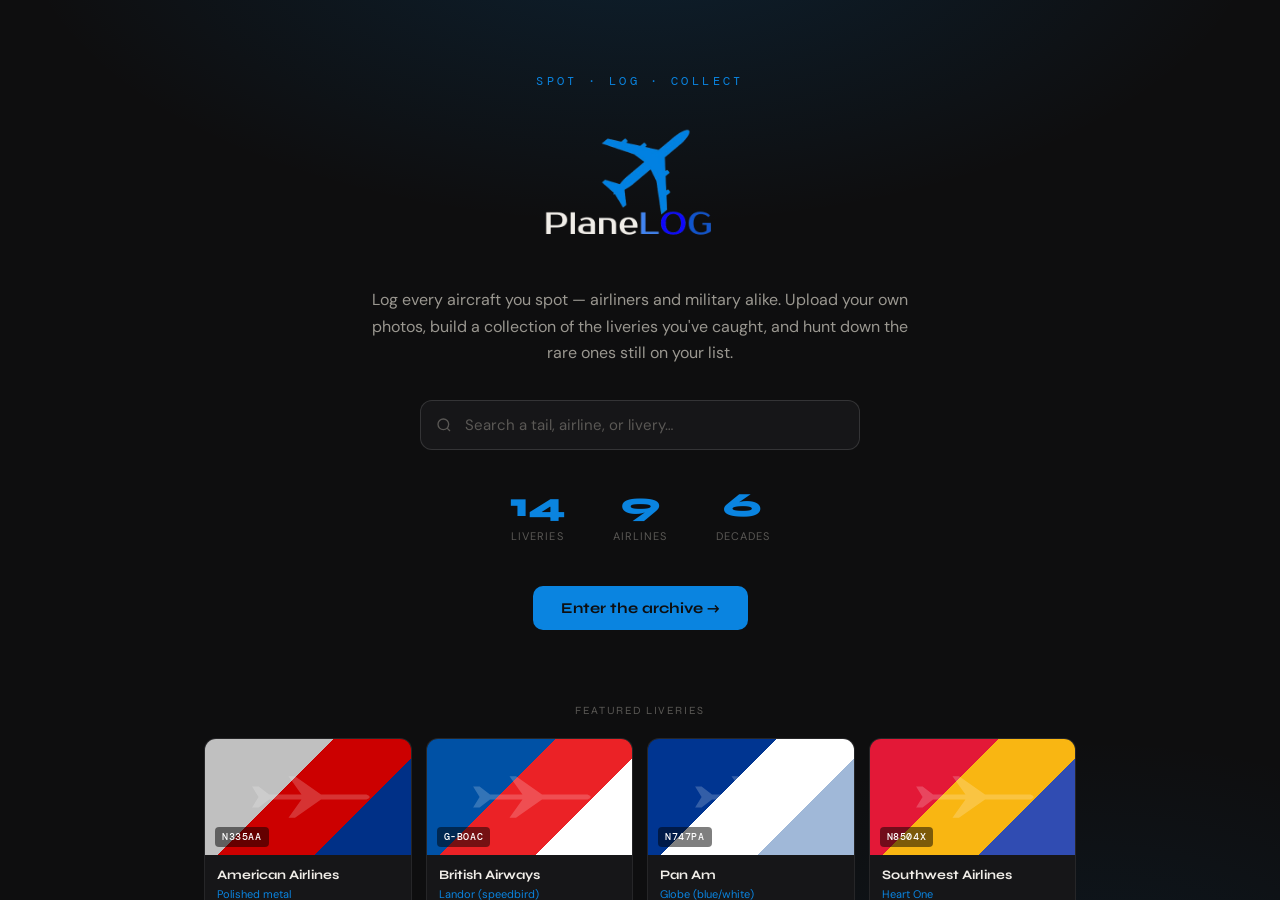
==== PlaneLOG/index.html @ 333aeaff "Rebrand LiveryArc to PlaneLOG with collection catalog and military - Rebrand to PlaneLOG: new logo, " ====
<!DOCTYPE html>
<html lang="en">
<head>
<meta charset="UTF-8">
<meta name="viewport" content="width=device-width, initial-scale=1.0">
<title>PlaneLOG — Spot · Log · Collect Aircraft</title>
<link rel="preconnect" href="https://fonts.googleapis.com">
<link rel="preconnect" href="https://fonts.gstatic.com" crossorigin>
<link href="https://fonts.googleapis.com/css2?family=DM+Mono:wght@400;500&family=Syne:wght@400;500;600;700;800&family=DM+Sans:ital,opsz,wght@0,9..40,300;0,9..40,400;0,9..40,500;1,9..40,300&display=swap" rel="stylesheet">
<style>
:root {
  --bg: #0e0e0f;
  --bg2: #161618;
  --bg3: #1e1e21;
  --border: rgba(255,255,255,0.07);
  --border2: rgba(255,255,255,0.13);
  --text: #f0ede8;
  --text2: #9a9790;
  --text3: #5a5855;
  --accent: #0a84e0;
  --accent2: #38a8f2;
  --mono: 'DM Mono', monospace;
  --sans: 'DM Sans', sans-serif;
  --display: 'Syne', sans-serif;
}

*, *::before, *::after { box-sizing: border-box; margin: 0; padding: 0; }

html { font-size: 15px; }

body {
  background: var(--bg);
  color: var(--text);
  font-family: var(--sans);
  min-height: 100vh;
  line-height: 1.6;
}

/* ── HOME / LANDING ── */
.home-screen {
  position: fixed;
  inset: 0;
  z-index: 50;
  background: var(--bg);
  overflow-y: auto;
  display: flex;
  flex-direction: column;
  align-items: center;
  opacity: 1;
  transition: opacity 0.35s ease;
}
.home-screen.hidden { opacity: 0; pointer-events: none; }
.home-bg {
  position: absolute;
  inset: 0;
  background:
    radial-gradient(ellipse 70% 50% at 50% -10%, rgba(10,132,224,0.16), transparent 70%),
    radial-gradient(ellipse 50% 40% at 85% 110%, rgba(10,132,224,0.08), transparent 70%);
  pointer-events: none;
}
.home-inner {
  position: relative;
  width: 100%;
  max-width: 920px;
  padding: 8vh 24px 64px;
  display: flex;
  flex-direction: column;
  align-items: center;
  text-align: center;
}
.home-eyebrow {
  font-family: var(--mono);
  font-size: 12px;
  letter-spacing: 0.28em;
  text-transform: uppercase;
  color: var(--accent);
  margin-bottom: 18px;
}
.home-wordmark {
  font-family: var(--display);
  font-weight: 800;
  font-size: clamp(48px, 9vw, 92px);
  letter-spacing: -0.04em;
  line-height: 1;
  color: var(--text);
}
.home-wordmark em { color: var(--accent); font-style: normal; }
.home-tagline {
  max-width: 540px;
  margin-top: 22px;
  font-size: 16px;
  line-height: 1.65;
  color: var(--text2);
}
.home-search {
  position: relative;
  width: 100%;
  max-width: 440px;
  margin-top: 34px;
}
.home-search input {
  width: 100%;
  background: var(--bg2);
  border: 1px solid var(--border2);
  border-radius: 12px;
  padding: 14px 16px 14px 44px;
  color: var(--text);
  font-family: var(--sans);
  font-size: 15px;
  outline: none;
  transition: border-color 0.15s;
}
.home-search input::placeholder { color: var(--text3); }
.home-search input:focus { border-color: var(--accent); }
.home-search svg { position: absolute; left: 16px; top: 50%; transform: translateY(-50%); color: var(--text3); }
.home-stats {
  display: flex;
  gap: 48px;
  margin-top: 38px;
}
.home-stat-n { font-family: var(--display); font-size: 34px; font-weight: 800; color: var(--accent); line-height: 1; }
.home-stat-l { font-size: 11px; letter-spacing: 0.1em; text-transform: uppercase; color: var(--text3); margin-top: 6px; }
.home-cta {
  margin-top: 40px;
  background: var(--accent);
  color: #0e0e0f;
  border: none;
  border-radius: 10px;
  padding: 13px 28px;
  font-family: var(--display);
  font-size: 15px;
  font-weight: 700;
  cursor: pointer;
  transition: background 0.15s, transform 0.1s;
}
.home-cta:hover { background: var(--accent2); }
.home-cta:active { transform: scale(0.98); }
.home-featured-label {
  font-family: var(--display);
  font-size: 11px;
  letter-spacing: 0.14em;
  text-transform: uppercase;
  color: var(--text3);
  margin-top: 72px;
  margin-bottom: 18px;
}
.home-featured {
  display: grid;
  grid-template-columns: repeat(4, 1fr);
  gap: 14px;
  width: 100%;
}
.home-card {
  background: var(--bg2);
  border: 1px solid var(--border);
  border-radius: 12px;
  overflow: hidden;
  cursor: pointer;
  transition: border-color 0.15s, transform 0.15s;
  text-align: left;
}
.home-card:hover { border-color: var(--border2); transform: translateY(-3px); }
.home-card .card-swatch { height: 116px; border-radius: 0; }
.home-card-body { padding: 10px 12px 12px; }
.home-card-airline { font-family: var(--display); font-size: 13px; font-weight: 700; color: var(--text); }
.home-card-livery { font-size: 11px; color: var(--accent); margin-top: 1px; }
@media (max-width: 720px) {
  .home-featured { grid-template-columns: repeat(2, 1fr); }
  .home-stats { gap: 32px; }
}

/* ── LAYOUT ── */
.shell {
  display: grid;
  grid-template-columns: 260px 1fr;
  grid-template-rows: 72px 1fr;
  height: 100vh;
  overflow: hidden;
}

/* ── NAV ── */
nav {
  grid-column: 1 / -1;
  display: flex;
  align-items: center;
  padding: 0 24px;
  border-bottom: 1px solid var(--border);
  background: var(--bg);
  gap: 32px;
  z-index: 10;
}

.wordmark {
  font-family: var(--display);
  font-size: 20px;
  font-weight: 800;
  letter-spacing: -0.03em;
  color: var(--text);
  white-space: nowrap;
  display: inline-flex;
  align-items: center;
  gap: 9px;
}
.wordmark em { color: var(--accent); font-style: normal; }
.brand-logo { height: 56px; width: auto; object-fit: contain; display: block; }
.home-logo { height: 150px; width: auto; object-fit: contain; margin: 6px 0 0; }

.nav-search {
  flex: 1;
  max-width: 360px;
  position: relative;
}
.nav-search input {
  width: 100%;
  background: var(--bg3);
  border: 1px solid var(--border2);
  border-radius: 8px;
  padding: 7px 12px 7px 34px;
  color: var(--text);
  font-family: var(--sans);
  font-size: 13px;
  outline: none;
  transition: border-color 0.15s;
}
.nav-search input::placeholder { color: var(--text3); }
.nav-search input:focus { border-color: var(--accent); }
.nav-search svg { position: absolute; left: 10px; top: 50%; transform: translateY(-50%); color: var(--text3); }

.nav-stats {
  margin-left: auto;
  display: flex;
  gap: 24px;
}
.nav-stat { text-align: right; }
.nav-stat-n { font-family: var(--display); font-size: 18px; font-weight: 700; color: var(--accent); line-height: 1; }
.nav-stat-l { font-size: 10px; color: var(--text3); letter-spacing: 0.08em; text-transform: uppercase; margin-top: 2px; }

.nav-btn {
  background: var(--accent);
  color: #0e0e0f;
  border: none;
  border-radius: 7px;
  padding: 7px 14px;
  font-family: var(--display);
  font-size: 13px;
  font-weight: 700;
  cursor: pointer;
  letter-spacing: 0.01em;
  transition: background 0.15s, transform 0.1s;
  white-space: nowrap;
  display: inline-flex;
  align-items: center;
  gap: 7px;
  text-decoration: none;
}
.nav-btn:hover { background: var(--accent2); }
.nav-btn:active { transform: scale(0.97); }
.nav-btn-ghost {
  background: var(--bg3);
  color: var(--text);
  border: 1px solid var(--border2);
}
.nav-btn-ghost:hover { background: var(--bg2); border-color: var(--accent); color: var(--accent); }
.nav-btn-logo { width: 16px; height: 16px; object-fit: contain; border-radius: 3px; }

/* ── SIDEBAR ── */
aside {
  border-right: 1px solid var(--border);
  background: var(--bg2);
  overflow-y: auto;
  padding: 20px 0;
}
aside::-webkit-scrollbar { width: 4px; }
aside::-webkit-scrollbar-thumb { background: var(--border2); border-radius: 2px; }

.sidebar-section { margin-bottom: 28px; }
.sidebar-label {
  font-size: 10px;
  font-weight: 600;
  letter-spacing: 0.1em;
  text-transform: uppercase;
  color: var(--text3);
  padding: 0 20px;
  margin-bottom: 8px;
  font-family: var(--display);
}

.filter-group { padding: 0 12px; }
.filter-chip {
  display: flex;
  align-items: center;
  justify-content: space-between;
  padding: 6px 10px;
  border-radius: 7px;
  cursor: pointer;
  font-size: 13px;
  color: var(--text2);
  transition: background 0.12s, color 0.12s;
  user-select: none;
}
.filter-chip:hover { background: var(--bg3); color: var(--text); }
.filter-chip.active { background: rgba(10,132,224,0.12); color: var(--accent); }
.filter-chip .count {
  font-family: var(--mono);
  font-size: 11px;
  color: var(--text3);
}
.filter-chip.active .count { color: var(--accent); opacity: 0.7; }

.era-chips { display: flex; flex-wrap: wrap; gap: 6px; padding: 0 12px; }
.era-chip {
  font-family: var(--mono);
  font-size: 11px;
  padding: 4px 9px;
  border-radius: 5px;
  border: 1px solid var(--border2);
  cursor: pointer;
  color: var(--text3);
  transition: all 0.12s;
  user-select: none;
}
.era-chip:hover { border-color: var(--accent); color: var(--accent); }
.era-chip.active { background: var(--accent); border-color: var(--accent); color: #0e0e0f; font-weight: 500; }

.tag-cloud { display: flex; flex-wrap: wrap; gap: 5px; padding: 0 12px; }
.tag-pill {
  font-size: 11px;
  padding: 3px 9px;
  border-radius: 100px;
  border: 1px solid var(--border);
  cursor: pointer;
  color: var(--text3);
  transition: all 0.12s;
  user-select: none;
}
.tag-pill:hover { border-color: var(--text2); color: var(--text2); }
.tag-pill.active { border-color: var(--accent); color: var(--accent); background: rgba(10,132,224,0.1); }

/* ── MAIN ── */
main {
  overflow-y: auto;
  background: var(--bg);
}
main::-webkit-scrollbar { width: 4px; }
main::-webkit-scrollbar-thumb { background: var(--border2); border-radius: 2px; }

.main-toolbar {
  display: flex;
  align-items: center;
  justify-content: space-between;
  padding: 16px 24px;
  border-bottom: 1px solid var(--border);
  position: sticky;
  top: 0;
  background: var(--bg);
  z-index: 5;
}

.result-count { font-size: 13px; color: var(--text3); font-family: var(--mono); }
.result-count strong { color: var(--text2); }

.sort-row { display: flex; align-items: center; gap: 8px; }
.sort-label { font-size: 12px; color: var(--text3); }
.sort-btn {
  background: none;
  border: 1px solid var(--border2);
  border-radius: 6px;
  padding: 4px 10px;
  font-size: 12px;
  color: var(--text2);
  cursor: pointer;
  font-family: var(--sans);
  transition: all 0.12s;
}
.sort-btn:hover, .sort-btn.active { border-color: var(--accent); color: var(--accent); }

.view-btns { display: flex; gap: 4px; margin-left: 12px; }
.view-btn {
  background: none;
  border: 1px solid var(--border);
  border-radius: 6px;
  padding: 4px 8px;
  cursor: pointer;
  color: var(--text3);
  line-height: 1;
  transition: all 0.12s;
}
.view-btn.active, .view-btn:hover { border-color: var(--border2); color: var(--text2); background: var(--bg3); }

/* ── GRID ── */
.livery-grid {
  display: grid;
  grid-template-columns: repeat(auto-fill, minmax(220px, 1fr));
  gap: 1px;
  background: var(--border);
  border-top: none;
}
.livery-grid.list-view {
  grid-template-columns: 1fr;
}

.livery-card {
  background: var(--bg);
  cursor: pointer;
  transition: background 0.12s;
  position: relative;
  overflow: hidden;
}
.livery-card:hover { background: var(--bg2); }
.livery-card.selected { background: var(--bg2); }
.livery-card.selected::after {
  content: '';
  position: absolute;
  left: 0; top: 0; bottom: 0;
  width: 3px;
  background: var(--accent);
}

.card-swatch {
  height: 156px;
  position: relative;
  overflow: hidden;
}
.swatch-plane {
  position: absolute;
  inset: 0;
  display: flex;
  align-items: center;
  justify-content: center;
}
.swatch-plane svg {
  width: 70%;
  max-width: 130px;
  opacity: 0.2;
  filter: saturate(0) brightness(3);
}
.swatch-tail {
  position: absolute;
  bottom: 8px;
  left: 10px;
  font-family: var(--mono);
  font-size: 10px;
  font-weight: 500;
  background: rgba(0,0,0,0.5);
  color: #fff;
  padding: 2px 7px;
  border-radius: 4px;
  letter-spacing: 0.06em;
}
.swatch-era {
  position: absolute;
  bottom: 8px;
  right: 10px;
  font-family: var(--mono);
  font-size: 10px;
  color: rgba(255,255,255,0.6);
}

.card-body { padding: 12px 14px 14px; }
.card-airline { font-family: var(--display); font-size: 14px; font-weight: 700; color: var(--text); }
.card-livery { font-size: 12px; color: var(--accent); margin-top: 1px; }
.card-type { font-size: 12px; color: var(--text3); margin-top: 2px; font-family: var(--mono); }
.card-tags { display: flex; flex-wrap: wrap; gap: 4px; margin-top: 8px; }
.card-tag {
  font-size: 10px;
  padding: 2px 7px;
  border-radius: 100px;
  border: 1px solid var(--border2);
  color: var(--text3);
  font-family: var(--mono);
}

/* list view */
.list-view .livery-card {
  display: grid;
  grid-template-columns: 180px 1fr;
}
.list-view .card-swatch { height: 104px; }
.list-view .card-body { display: flex; align-items: center; gap: 32px; padding: 0 20px; }
.list-view .card-tags { margin-top: 0; }

/* ── DETAIL PANEL ── */
.detail-overlay {
  display: none;
  position: fixed;
  inset: 0;
  z-index: 100;
  background: rgba(0,0,0,0.6);
  align-items: center;
  justify-content: center;
  padding: 24px;
}
.detail-overlay.open { display: flex; }

.detail-box {
  background: var(--bg2);
  border: 1px solid var(--border2);
  border-radius: 16px;
  width: 100%;
  max-width: 620px;
  max-height: 90vh;
  overflow-y: auto;
  animation: slideUp 0.2s ease;
}
@keyframes slideUp {
  from { transform: translateY(16px); opacity: 0; }
  to { transform: translateY(0); opacity: 1; }
}
.detail-box::-webkit-scrollbar { width: 4px; }
.detail-box::-webkit-scrollbar-thumb { background: var(--border2); }

.detail-swatch-full {
  height: 210px;
  border-radius: 16px 16px 0 0;
  position: relative;
  overflow: hidden;
}
.detail-swatch-full .swatch-plane svg {
  width: 50%;
  max-width: 200px;
  opacity: 0.25;
}
.detail-close {
  position: absolute;
  top: 14px; right: 14px;
  background: rgba(0,0,0,0.4);
  border: 1px solid rgba(255,255,255,0.1);
  border-radius: 50%;
  width: 32px; height: 32px;
  display: flex; align-items: center; justify-content: center;
  cursor: pointer;
  color: #fff;
  font-size: 18px;
  line-height: 1;
  transition: background 0.12s;
}
.detail-close:hover { background: rgba(0,0,0,0.7); }

.detail-content { padding: 24px; }
.detail-title { font-family: var(--display); font-size: 22px; font-weight: 800; letter-spacing: -0.02em; }
.detail-sub { font-size: 13px; color: var(--text2); margin-top: 4px; }
.detail-tail { font-family: var(--mono); font-size: 13px; color: var(--accent); margin-top: 4px; }

.detail-fields {
  display: grid;
  grid-template-columns: 1fr 1fr;
  gap: 14px;
  margin-top: 20px;
}
.df { background: var(--bg3); border-radius: 10px; padding: 12px 14px; }
.df label { font-size: 10px; text-transform: uppercase; letter-spacing: 0.1em; color: var(--text3); font-family: var(--display); font-weight: 600; display: block; margin-bottom: 6px; }
.df p { font-size: 13px; color: var(--text); line-height: 1.5; }
.df.full { grid-column: 1 / -1; }
.df.colors p { display: flex; flex-wrap: wrap; gap: 8px; align-items: center; }
.color-swatch-sm {
  display: flex; align-items: center; gap: 6px;
}
.color-dot { width: 18px; height: 18px; border-radius: 5px; border: 1px solid rgba(255,255,255,0.1); flex-shrink: 0; }
.color-hex { font-family: var(--mono); font-size: 11px; color: var(--text3); }

/* ── SPOTTER LOG ── */
.spotter-section { margin-top: 20px; }
.spotter-section h3 {
  font-family: var(--display);
  font-size: 13px;
  font-weight: 700;
  color: var(--text2);
  text-transform: uppercase;
  letter-spacing: 0.08em;
  margin-bottom: 12px;
}
.log-add {
  display: flex;
  gap: 8px;
  margin-bottom: 12px;
}
.log-add input {
  flex: 1;
  background: var(--bg3);
  border: 1px solid var(--border2);
  border-radius: 8px;
  padding: 8px 12px;
  color: var(--text);
  font-family: var(--sans);
  font-size: 13px;
  outline: none;
  transition: border-color 0.15s;
}
.log-add input::placeholder { color: var(--text3); }
.log-add input:focus { border-color: var(--accent); }
.log-add button {
  background: var(--accent);
  color: #0e0e0f;
  border: none;
  border-radius: 8px;
  padding: 8px 14px;
  font-size: 13px;
  font-weight: 600;
  font-family: var(--display);
  cursor: pointer;
  white-space: nowrap;
  transition: background 0.12s;
}
.log-add button:hover { background: var(--accent2); }

.log-entries { display: flex; flex-direction: column; gap: 6px; }
.log-entry {
  display: flex;
  align-items: center;
  justify-content: space-between;
  background: var(--bg3);
  border-radius: 7px;
  padding: 8px 12px;
  font-size: 12px;
}
.log-entry-loc { color: var(--text); font-family: var(--mono); }
.log-entry-date { color: var(--text3); }
.log-entry-rm {
  background: none;
  border: none;
  color: var(--text3);
  cursor: pointer;
  font-size: 15px;
  line-height: 1;
  padding: 0 2px;
  margin-left: 8px;
  transition: color 0.12s;
}
.log-entry-rm:hover { color: #e05858; }
.log-empty { font-size: 12px; color: var(--text3); text-align: center; padding: 16px; font-style: italic; }

/* ── SUBMIT MODAL ── */
.submit-overlay {
  display: none;
  position: fixed;
  inset: 0;
  z-index: 200;
  background: rgba(0,0,0,0.7);
  align-items: center;
  justify-content: center;
  padding: 24px;
}
.submit-overlay.open { display: flex; }
.submit-box {
  background: var(--bg2);
  border: 1px solid var(--border2);
  border-radius: 16px;
  width: 100%;
  max-width: 500px;
  padding: 28px;
  animation: slideUp 0.2s ease;
}
.submit-box h2 { font-family: var(--display); font-size: 20px; font-weight: 800; margin-bottom: 4px; }
.submit-box p { font-size: 13px; color: var(--text3); margin-bottom: 20px; }
.form-row { margin-bottom: 14px; }
.form-row label { display: block; font-size: 11px; text-transform: uppercase; letter-spacing: 0.08em; color: var(--text3); font-family: var(--display); font-weight: 600; margin-bottom: 6px; }
.form-row input, .form-row select, .form-row textarea {
  width: 100%;
  background: var(--bg3);
  border: 1px solid var(--border2);
  border-radius: 8px;
  padding: 9px 12px;
  color: var(--text);
  font-family: var(--sans);
  font-size: 13px;
  outline: none;
  transition: border-color 0.15s;
}
.form-row input::placeholder, .form-row textarea::placeholder { color: var(--text3); }
.form-row input:focus, .form-row select:focus, .form-row textarea:focus { border-color: var(--accent); }
.form-row select option { background: var(--bg3); }
.form-row textarea { height: 80px; resize: vertical; }
.form-grid { display: grid; grid-template-columns: 1fr 1fr; gap: 12px; }
.form-actions { display: flex; justify-content: flex-end; gap: 10px; margin-top: 20px; }
.btn-cancel {
  background: none;
  border: 1px solid var(--border2);
  border-radius: 8px;
  padding: 9px 18px;
  font-size: 13px;
  color: var(--text2);
  cursor: pointer;
  font-family: var(--sans);
  transition: all 0.12s;
}
.btn-cancel:hover { border-color: var(--text2); }
.btn-submit {
  background: var(--accent);
  border: none;
  border-radius: 8px;
  padding: 9px 20px;
  font-size: 13px;
  font-weight: 700;
  font-family: var(--display);
  color: #0e0e0f;
  cursor: pointer;
  transition: background 0.12s;
}
.btn-submit:hover { background: var(--accent2); }

/* ── EMPTY ── */
.empty-state {
  display: flex;
  flex-direction: column;
  align-items: center;
  justify-content: center;
  padding: 80px 24px;
  text-align: center;
  color: var(--text3);
  gap: 8px;
}
.empty-state svg { opacity: 0.3; margin-bottom: 8px; }
.empty-state h3 { font-family: var(--display); font-size: 16px; color: var(--text2); }
.empty-state p { font-size: 13px; }

/* ── PHOTOS ── */
.swatch-photo {
  position: absolute;
  inset: 0;
  width: 100%;
  height: 100%;
  object-fit: cover;
  opacity: 0;
  transition: opacity 0.4s ease;
  z-index: 1;
}
.swatch-photo.loaded { opacity: 1; }
.card-swatch .swatch-tail,
.card-swatch .swatch-era,
.detail-swatch-full .detail-close { z-index: 3; }
.photo-credit {
  position: absolute;
  bottom: 8px;
  left: 12px;
  z-index: 3;
  font-family: var(--mono);
  font-size: 10px;
  color: rgba(255,255,255,0.78);
  background: rgba(0,0,0,0.55);
  padding: 3px 8px;
  border-radius: 5px;
  text-decoration: none;
}
.photo-credit:hover { color: #fff; }

/* ── DETAIL ACTIONS ── */
.detail-actions { display: flex; gap: 8px; margin-top: 18px; }
.detail-action-btn {
  flex: 1;
  border-radius: 8px;
  padding: 9px 14px;
  font-size: 13px;
  font-weight: 600;
  font-family: var(--display);
  cursor: pointer;
  transition: all 0.12s;
  border: 1px solid var(--border2);
  background: var(--bg3);
  color: var(--text2);
}
.detail-action-btn:hover { border-color: var(--text2); color: var(--text); }
.detail-action-btn.danger:hover { border-color: #e05858; color: #e05858; background: rgba(224,88,88,0.08); }
.detail-action-btn.collect-btn.on { background: var(--accent); border-color: var(--accent); color: #0e0e0f; }
.detail-action-btn.collect-btn.on:hover { background: var(--accent2); color: #0e0e0f; }

/* ── COLLECT STAR ── */
.collect-star {
  position: absolute;
  top: 8px; right: 10px;
  z-index: 3;
  width: 28px; height: 28px;
  padding: 0;
  border-radius: 50%;
  border: 1px solid rgba(255,255,255,0.18);
  background: rgba(0,0,0,0.5);
  color: rgba(255,255,255,0.7);
  font-size: 15px;
  line-height: 1;
  cursor: pointer;
  display: flex; align-items: center; justify-content: center;
  transition: all 0.12s;
}
.collect-star:hover { color: #fff; border-color: var(--accent); transform: scale(1.08); }
.collect-star.on { background: var(--accent); border-color: var(--accent); color: #0e0e0f; }

/* ── COLOR INPUTS ── */
.color-inputs { display: flex; gap: 10px; }
.color-inputs input[type="color"] {
  width: 52px;
  height: 38px;
  padding: 2px;
  border: 1px solid var(--border2);
  border-radius: 8px;
  background: var(--bg3);
  cursor: pointer;
}

/* ── PHOTO UPLOAD ── */
.photo-upload { display: flex; align-items: center; gap: 12px; }
.photo-preview {
  width: 104px;
  height: 64px;
  object-fit: cover;
  border-radius: 8px;
  border: 1px solid var(--border2);
  background: var(--bg3);
}
.photo-upload-btn {
  display: inline-block;
  background: var(--bg3);
  border: 1px solid var(--border2);
  border-radius: 8px;
  padding: 9px 14px;
  font-size: 13px;
  color: var(--text2);
  cursor: pointer;
  font-family: var(--sans);
  transition: all 0.12s;
}
.photo-upload-btn:hover { border-color: var(--accent); color: var(--accent); }
.photo-clear {
  background: none;
  border: 1px solid var(--border2);
  border-radius: 8px;
  padding: 9px 12px;
  font-size: 13px;
  color: var(--text3);
  cursor: pointer;
  font-family: var(--sans);
  transition: all 0.12s;
}
.photo-clear:hover { border-color: #e05858; color: #e05858; }
.photo-hint { font-size: 11px; color: var(--text3); margin-top: 8px; }

/* ── SCROLLBAR ── */
::-webkit-scrollbar { width: 5px; }
::-webkit-scrollbar-track { background: transparent; }
::-webkit-scrollbar-thumb { background: var(--border2); border-radius: 3px; }
</style>
</head>
<body>

<!-- HOME / LANDING -->
<div class="home-screen" id="home">
  <div class="home-bg"></div>
  <div class="home-inner">
    <div class="home-eyebrow">Spot · Log · Collect</div>
    <img class="home-logo" src="logo.png" alt="PlaneLOG" onerror="this.nextElementSibling.style.display='block'; this.style.display='none'">
    <h1 class="home-wordmark" style="display:none">Plane<em>LOG</em></h1>
    <p class="home-tagline">Log every aircraft you spot — airliners and military alike. Upload your own photos, build a collection of the liveries you've caught, and hunt down the rare ones still on your list.</p>
    <div class="home-search">
      <svg width="16" height="16" fill="none" stroke="currentColor" stroke-width="2" viewBox="0 0 24 24"><circle cx="11" cy="11" r="8"/><path d="m21 21-4.35-4.35"/></svg>
      <input type="text" id="homeSearch" placeholder="Search a tail, airline, or livery…" onkeydown="if(event.key==='Enter')enterArchive(this.value)">
    </div>
    <div class="home-stats">
      <div class="home-stat"><div class="home-stat-n" id="homeStatLiveries">8</div><div class="home-stat-l">liveries</div></div>
      <div class="home-stat"><div class="home-stat-n" id="homeStatAirlines">6</div><div class="home-stat-l">airlines</div></div>
      <div class="home-stat"><div class="home-stat-n" id="homeStatDecades">6</div><div class="home-stat-l">decades</div></div>
    </div>
    <button class="home-cta" onclick="enterArchive()">Enter the archive →</button>
    <div class="home-featured-label">Featured liveries</div>
    <div class="home-featured" id="homeFeatured"></div>
  </div>
</div>

<div class="shell">

  <!-- NAV -->
  <nav>
    <div class="wordmark" onclick="goHome()" style="cursor:pointer" title="Back to home"><img class="brand-logo" src="logo.png" alt="PlaneLOG" onerror="this.outerHTML='Plane<em>LOG</em>'"></div>
    <div class="nav-search">
      <svg width="14" height="14" fill="none" stroke="currentColor" stroke-width="2" viewBox="0 0 24 24"><circle cx="11" cy="11" r="8"/><path d="m21 21-4.35-4.35"/></svg>
      <input type="text" id="globalSearch" placeholder="Search tail, airline, livery name…" oninput="applyFilters()">
    </div>
    <div class="nav-stats">
      <div class="nav-stat">
        <div class="nav-stat-n" id="statLiveries">8</div>
        <div class="nav-stat-l">liveries</div>
      </div>
      <div class="nav-stat">
        <div class="nav-stat-n" id="statAirlines">6</div>
        <div class="nav-stat-l">airlines</div>
      </div>
      <div class="nav-stat">
        <div class="nav-stat-n" id="statDecades">6</div>
        <div class="nav-stat-l">decades</div>
      </div>
    </div>
    <a class="nav-btn nav-btn-ghost" href="Collection.html" title="Liveries you've collected">Collection</a>
    <a class="nav-btn nav-btn-ghost" href="YourLiveries.html" title="Liveries you've submitted">Your liveries</a>
    <button class="nav-btn" onclick="openSubmit()">+ Submit livery</button>
  </nav>

  <!-- SIDEBAR -->
  <aside>
    <div class="sidebar-section">
      <div class="sidebar-label">Airline</div>
      <div class="filter-group" id="airlineFilters"></div>
    </div>
    <div class="sidebar-section">
      <div class="sidebar-label">Aircraft type</div>
      <div class="filter-group" id="typeFilters"></div>
    </div>
    <div class="sidebar-section">
      <div class="sidebar-label">Era</div>
      <div class="era-chips" id="eraFilters"></div>
    </div>
    <div class="sidebar-section">
      <div class="sidebar-label">Tags</div>
      <div class="tag-cloud" id="tagFilters"></div>
    </div>
  </aside>

  <!-- MAIN -->
  <main>
    <div class="main-toolbar">
      <div class="result-count" id="resultCount"><strong>8</strong> liveries</div>
      <div class="sort-row">
        <span class="sort-label">Sort:</span>
        <button class="sort-btn active" onclick="setSort('airline',this)">Airline</button>
        <button class="sort-btn" onclick="setSort('era',this)">Era</button>
        <button class="sort-btn" onclick="setSort('type',this)">Aircraft</button>
        <div class="view-btns">
          <button class="view-btn active" title="Grid view" onclick="setView('grid',this)">
            <svg width="14" height="14" fill="none" stroke="currentColor" stroke-width="2" viewBox="0 0 24 24"><rect x="3" y="3" width="7" height="7"/><rect x="14" y="3" width="7" height="7"/><rect x="3" y="14" width="7" height="7"/><rect x="14" y="14" width="7" height="7"/></svg>
          </button>
          <button class="view-btn" title="List view" onclick="setView('list',this)">
            <svg width="14" height="14" fill="none" stroke="currentColor" stroke-width="2" viewBox="0 0 24 24"><line x1="3" y1="6" x2="21" y2="6"/><line x1="3" y1="12" x2="21" y2="12"/><line x1="3" y1="18" x2="21" y2="18"/></svg>
          </button>
        </div>
      </div>
    </div>
    <div class="livery-grid" id="liveryGrid"></div>
  </main>
</div>

<!-- DETAIL OVERLAY -->
<div class="detail-overlay" id="detailOverlay" onclick="closeDetail(event)">
  <div class="detail-box" id="detailBox"></div>
</div>

<!-- SUBMIT OVERLAY -->
<div class="submit-overlay" id="submitOverlay" onclick="closeSubmit(event)">
  <div class="submit-box">
    <h2 id="submitTitle">Submit a livery</h2>
    <p id="submitDesc">Add a livery to the archive. Community submissions are reviewed before publishing.</p>
    <div class="form-grid">
      <div class="form-row">
        <label>Tail number</label>
        <input type="text" placeholder="N12345 / G-ABCD" id="sub-tail">
      </div>
      <div class="form-row">
        <label>Livery name</label>
        <input type="text" placeholder="e.g. Polished metal" id="sub-livery">
      </div>
    </div>
    <div class="form-row">
      <label>Airline</label>
      <input type="text" placeholder="e.g. United Airlines" id="sub-airline">
    </div>
    <div class="form-grid">
      <div class="form-row">
        <label>Aircraft type</label>
        <input type="text" placeholder="e.g. Boeing 737" id="sub-type">
      </div>
      <div class="form-row">
        <label>Era</label>
        <select id="sub-era">
          <option value="">Select era</option>
          <option>1950s</option><option>1960s</option><option>1970s</option>
          <option>1980s</option><option>1990s</option><option>2000s</option>
          <option>2010s</option><option>2020s</option>
        </select>
      </div>
    </div>
    <div class="form-row">
      <label>Notes</label>
      <textarea placeholder="History, details, interesting facts about this livery…" id="sub-notes"></textarea>
    </div>
    <div class="form-row">
      <label>Tags (comma-separated)</label>
      <input type="text" placeholder="retro, bare metal, heritage" id="sub-tags">
    </div>
    <div class="form-row">
      <label>Color palette</label>
      <div class="color-inputs">
        <input type="color" id="sub-c1" value="#004B87" title="Primary">
        <input type="color" id="sub-c2" value="#FFFFFF" title="Secondary">
        <input type="color" id="sub-c3" value="#A2AAAD" title="Accent">
      </div>
    </div>
    <div class="form-row">
      <label>Photo</label>
      <div class="photo-upload">
        <img id="sub-photo-preview" class="photo-preview" alt="" style="display:none">
        <label class="photo-upload-btn">
          <input type="file" id="sub-photo" accept="image/*" onchange="onPhotoPick(event)" hidden>
          Choose image…
        </label>
        <button type="button" id="sub-photo-clear" class="photo-clear" onclick="clearPhoto()" style="display:none">Remove</button>
      </div>
      <div class="photo-hint">Upload your own shot of this aircraft. Leave blank to auto-load a photo by registration.</div>
    </div>
    <div class="form-actions">
      <button class="btn-cancel" onclick="closeSubmit()">Cancel</button>
      <button class="btn-submit" id="submitBtn" onclick="submitLivery()">Submit for review</button>
    </div>
  </div>
</div>

<script>
const LIVERIES = [
  {id:1,airline:'United Airlines',tail:'N14120',type:'Boeing 737',era:'2010s',livery:'Globe (current)',colors:['#004B87','#FFFFFF','#A2AAAD'],tags:['current','mainline'],notes:'Standard livery introduced 2010. Retained United branding through Continental merger.',sightings:[]},
  {id:2,airline:'United Airlines',tail:'N516UA',type:'Boeing 757',era:'1990s',livery:'Battleship (tulip)',colors:['#4A4E5A','#C6A84B','#FFFFFF'],tags:['retro','tulip','classic'],notes:'Nicknamed "Battleship" for its grey fuselage. Flew 1993–2004, one of the most distinctive US carrier schemes.',sightings:[]},
  {id:3,airline:'American Airlines',tail:'N335AA',type:'Boeing 767',era:'1980s',livery:'Polished metal',colors:['#C0C0C0','#CC0000','#003087'],tags:['classic','bare metal','iconic'],notes:'Iconic unpainted aluminium fuselage with red and blue cheatline. No base coat — actual polished bare metal.',sightings:[]},
  {id:4,airline:'American Airlines',tail:'N102NN',type:'Boeing 737',era:'2010s',livery:'New American (2013)',colors:['#0078D2','#C8102E','#B0B7BC'],tags:['current','heritage','flag'],notes:'Launched January 2013. Contemporary take on the flag motif, introduced alongside the US Airways merger.',sightings:[]},
  {id:5,airline:'Delta Air Lines',tail:'N668DN',type:'Boeing 757',era:'2000s',livery:'Widget (current)',colors:['#E01933','#003366','#FFFFFF'],tags:['current','widget'],notes:'Delta\'s widget tail design. Scheme introduced 2000, refreshed with brighter red in 2007.',sightings:[]},
  {id:6,airline:'Southwest Airlines',tail:'N8504X',type:'Boeing 737',era:'2020s',livery:'Heart One',colors:['#E31837','#F9B612','#304CB2'],tags:['special','heart','50th anniversary'],notes:'One-of-a-kind special livery celebrating Southwest\'s 50th anniversary. Never replicated.',sightings:[]},
  {id:7,airline:'British Airways',tail:'G-BOAC',type:'Boeing 747',era:'1990s',livery:'Landor (speedbird)',colors:['#0051A5','#EB2226','#FFFFFF'],tags:['retro','Landor','speedbird'],notes:'The beloved Landor scheme ran 1984–1997. Widely regarded as one of the most elegant airline liveries ever designed.',sightings:[]},
  {id:8,airline:'Pan Am',tail:'N747PA',type:'Boeing 747',era:'1970s',livery:'Globe (blue/white)',colors:['#003591','#FFFFFF','#A0B8D8'],tags:['historic','globe','defunct'],notes:'Pan Am\'s iconic blue globe tail. This registration was the first 747 ever delivered to Pan Am in 1970.',sightings:[]},
  // ── Military aircraft (rare catches) ──
  {id:101,category:'military',airline:'U.S. Air Force',tail:'04-4070',type:'F-22 Raptor',era:'2010s',livery:'Air dominance grey',colors:['#5A6470','#3E4651','#8A95A3'],tags:['fighter','stealth','rare'],notes:'Fifth-generation air-superiority fighter. The Raptor\'s low-observable grey is rarely seen outside air shows.',sightings:[]},
  {id:102,category:'military',airline:'U.S. Navy',tail:'168912',type:'F/A-18 Super Hornet',era:'2010s',livery:'Tactical grey',colors:['#6B7480','#4A525C','#9AA4B0'],tags:['fighter','carrier','navy'],notes:'Carrier-based multirole fighter in standard tactical paint.',sightings:[]},
  {id:103,category:'military',airline:'U.S. Navy',tail:'161520',type:'F/A-18 Hornet',era:'2020s',livery:'Blue Angels',colors:['#0033A0','#FFD200','#FFFFFF'],tags:['display','rare','iconic'],notes:'U.S. Navy flight demonstration squadron — the blue-and-gold Hornets are a prized airshow catch.',sightings:[]},
  {id:104,category:'military',airline:'U.S. Air Force',tail:'92-3888',type:'F-16 Fighting Falcon',era:'2020s',livery:'Thunderbirds',colors:['#C8102E','#0A2472','#FFFFFF'],tags:['display','rare','iconic'],notes:'USAF Air Demonstration Squadron. The red-white-blue Thunderbirds scheme is a rare-catch favourite.',sightings:[]},
  {id:105,category:'military',airline:'Royal Air Force',tail:'ZK308',type:'Eurofighter Typhoon',era:'2010s',livery:'Air-defence grey',colors:['#5C6670','#3A424C','#8993A0'],tags:['fighter','RAF','europe'],notes:'RAF multirole fighter in standard air-defence grey.',sightings:[]},
  {id:106,category:'military',airline:'U.S. Air Force',tail:'82-1066',type:'B-2 Spirit',era:'1990s',livery:'Stealth black',colors:['#2A2D33','#1A1C20','#3E424A'],tags:['bomber','stealth','very rare'],notes:'Stealth strategic bomber — only 20 were ever built, making a B-2 the rarest of finds.',sightings:[]},
];

let db = JSON.parse(localStorage.getItem('liveryarc_db') || 'null');
if (!Array.isArray(db)) {
  db = LIVERIES.slice();
} else {
  // Merge in any new seed liveries (e.g. military) added since the data was last saved.
  const have = new Set(db.map(l => l.id));
  for (const l of LIVERIES) if (!have.has(l.id)) db.push(l);
}
let sightings = JSON.parse(localStorage.getItem('liveryarc_sightings') || '{}');
let collection = new Set(JSON.parse(localStorage.getItem('liveryarc_collection') || '[]'));

function inCollection(id) { return collection.has(id); }
function toggleCollect(id, ev) {
  if (ev) ev.stopPropagation();
  if (collection.has(id)) collection.delete(id); else collection.add(id);
  localStorage.setItem('liveryarc_collection', JSON.stringify([...collection]));
  applyFilters();
  const dbtn = document.querySelector('#detailBox .collect-btn');
  if (dbtn && selectedId === id) {
    const on = inCollection(id);
    dbtn.classList.toggle('on', on);
    dbtn.textContent = on ? '★ In collection' : '☆ Add to collection';
  }
}

let activeFilters = { airline: new Set(), type: new Set(), era: new Set(), tag: new Set() };
let sortKey = 'airline';
let viewMode = 'grid';
let selectedId = null;
let editingId = null;

function save() {
  try {
    localStorage.setItem('liveryarc_db', JSON.stringify(db));
    localStorage.setItem('liveryarc_sightings', JSON.stringify(sightings));
  } catch (e) {
    alert('Could not save — local storage is full. Your uploaded photo may be too large; try a smaller image.');
  }
}

// ── REAL PHOTOS (planespotters.net public photo API) ──
// reg -> { state: 'pending'|'done'|'none'|'error', photo? }
const photoCache = {};

async function getPhoto(reg) {
  if (!reg) return { state: 'none' };
  if (photoCache[reg]) return photoCache[reg];
  photoCache[reg] = { state: 'pending' };
  try {
    const res = await fetch(`https://api.planespotters.net/pub/photos/reg/${encodeURIComponent(reg)}`);
    const json = await res.json();
    const p = json.photos && json.photos[0];
    if (p) {
      photoCache[reg] = { state: 'done', photo: {
        src: (p.thumbnail_large && p.thumbnail_large.src) || (p.thumbnail && p.thumbnail.src),
        link: p.link,
        photographer: p.photographer || 'Unknown'
      }};
    } else {
      photoCache[reg] = { state: 'none' };
    }
  } catch (e) {
    photoCache[reg] = { state: 'error' };
  }
  return photoCache[reg];
}

// Lazily load real photos into any rendered swatches that have a [data-reg].
function hydratePhotos(root) {
  (root || document).querySelectorAll('.card-swatch[data-reg]').forEach(async sw => {
    if (sw.dataset.hydrated) return;
    sw.dataset.hydrated = '1';
    const res = await getPhoto(sw.dataset.reg);
    if (res.state === 'done') {
      const img = sw.querySelector('.swatch-photo');
      if (!img) return;
      img.onload = () => img.classList.add('loaded');
      img.src = res.photo.src;
    }
  });
}

// ── FILTER BUILDING ──
function buildSidebar() {
  const airlines = [...new Set(db.map(l => l.airline))].sort();
  const types = [...new Set(db.map(l => l.type))].sort();
  const eras = [...new Set(db.map(l => l.era))].sort();
  const tags = [...new Set(db.flatMap(l => l.tags))].sort();

  document.getElementById('airlineFilters').innerHTML = airlines.map(a =>
    `<div class="filter-chip${activeFilters.airline.has(a)?' active':''}" onclick="toggleFilter('airline','${a}')">
      <span>${a}</span>
      <span class="count">${db.filter(l=>l.airline===a).length}</span>
    </div>`
  ).join('');

  document.getElementById('typeFilters').innerHTML = types.map(t =>
    `<div class="filter-chip${activeFilters.type.has(t)?' active':''}" onclick="toggleFilter('type','${CSS.escape(t)}')">
      <span>${t}</span>
      <span class="count">${db.filter(l=>l.type===t).length}</span>
    </div>`
  ).join('');

  document.getElementById('eraFilters').innerHTML = eras.map(e =>
    `<div class="era-chip${activeFilters.era.has(e)?' active':''}" onclick="toggleFilter('era','${e}')">${e}</div>`
  ).join('');

  document.getElementById('tagFilters').innerHTML = tags.map(t =>
    `<div class="tag-pill${activeFilters.tag.has(t)?' active':''}" onclick="toggleFilter('tag','${t}')">${t}</div>`
  ).join('');
}

function toggleFilter(type, val) {
  val = val.replace(/\\+/g,' ');
  if (activeFilters[type].has(val)) activeFilters[type].delete(val);
  else activeFilters[type].add(val);
  buildSidebar();
  applyFilters();
}

function applyFilters() {
  const q = document.getElementById('globalSearch').value.toLowerCase().trim();
  let results = db.filter(l => {
    if (activeFilters.airline.size && !activeFilters.airline.has(l.airline)) return false;
    if (activeFilters.type.size && !activeFilters.type.has(l.type)) return false;
    if (activeFilters.era.size && !activeFilters.era.has(l.era)) return false;
    if (activeFilters.tag.size && !l.tags.some(t => activeFilters.tag.has(t))) return false;
    if (q && ![l.airline, l.tail, l.livery, ...l.tags, l.notes].join(' ').toLowerCase().includes(q)) return false;
    return true;
  });

  results.sort((a, b) => (a[sortKey] || '').localeCompare(b[sortKey] || ''));

  document.getElementById('resultCount').innerHTML = `<strong>${results.length}</strong> liverie${results.length !== 1 ? 's' : ''}`;
  document.getElementById('statLiveries').textContent = db.length;
  document.getElementById('statAirlines').textContent = new Set(db.map(l => l.airline)).size;
  document.getElementById('statDecades').textContent = new Set(db.map(l => l.era)).size;

  const grid = document.getElementById('liveryGrid');
  grid.className = 'livery-grid' + (viewMode === 'list' ? ' list-view' : '');

  if (!results.length) {
    grid.innerHTML = `<div class="empty-state"><svg width="48" height="48" fill="none" stroke="currentColor" stroke-width="1.5" viewBox="0 0 24 24"><path d="M21 21l-4.35-4.35"/><circle cx="11" cy="11" r="8"/></svg><h3>No liveries found</h3><p>Try adjusting your search or filters.</p></div>`;
    return;
  }

  grid.innerHTML = results.map(l => cardHTML(l)).join('');
  hydratePhotos(grid);
}

function cardHTML(l) {
  const bg = `background: linear-gradient(135deg, ${l.colors[0]} 40%, ${l.colors[1] || l.colors[0]} 40% 70%, ${l.colors[2] || l.colors[1] || l.colors[0]} 70%)`;
  const isSelected = l.id === selectedId;
  const regAttr = l.photo ? '' : ` data-reg="${l.tail}"`;
  const photoImg = l.photo ? `<img class="swatch-photo loaded" src="${l.photo}" alt="">` : `<img class="swatch-photo" alt="">`;
  const on = inCollection(l.id);
  const star = `<button class="collect-star${on?' on':''}" onclick="toggleCollect(${l.id}, event)" title="${on?'In your collection':'Add to collection'}">${on?'★':'☆'}</button>`;
  return `
    <div class="livery-card${isSelected?' selected':''}" onclick="openDetail(${l.id})">
      <div class="card-swatch"${regAttr} style="${bg}">
        <div class="swatch-plane">${planeSVG()}</div>
        ${photoImg}
        ${star}
        <span class="swatch-tail">${l.tail}</span>
        <span class="swatch-era">${l.era}</span>
      </div>
      <div class="card-body">
        <div class="card-airline">${l.airline}</div>
        <div class="card-livery">${l.livery}</div>
        <div class="card-type">${l.type}</div>
        <div class="card-tags">${l.tags.map(t=>`<span class="card-tag">${t}</span>`).join('')}</div>
      </div>
    </div>`;
}

function planeSVG() {
  return `<svg viewBox="0 0 100 40" fill="white" xmlns="http://www.w3.org/2000/svg">
    <path d="M95 18 L60 18 L40 4 L35 4 L45 18 L20 18 L12 12 L7 12 L12 20 L7 28 L12 28 L20 22 L45 22 L35 36 L40 36 L60 22 L95 22 Q100 20 95 18Z"/>
  </svg>`;
}

// ── DETAIL ──
function openDetail(id) {
  selectedId = id;
  applyFilters();
  const l = db.find(x => x.id === id);
  if (!l) return;
  if (!sightings[id]) sightings[id] = [];
  const bg = `background: linear-gradient(135deg, ${l.colors[0]} 40%, ${l.colors[1]||l.colors[0]} 40% 70%, ${l.colors[2]||l.colors[1]||l.colors[0]} 70%)`;

  document.getElementById('detailBox').innerHTML = `
    <div class="detail-swatch-full card-swatch"${l.photo ? '' : ` data-reg="${l.tail}"`} style="${bg}">
      <div class="swatch-plane">${planeSVG()}</div>
      ${l.photo ? `<img class="swatch-photo loaded" src="${l.photo}" alt="">` : `<img class="swatch-photo" alt="">`}
      <button class="detail-close" onclick="closeDetail(null,true)">×</button>
    </div>
    <div class="detail-content">
      <div class="detail-title">${l.livery}</div>
      <div class="detail-sub">${l.airline} · ${l.type}</div>
      <div class="detail-tail">${l.tail}</div>
      <div class="detail-actions">
        <button class="detail-action-btn collect-btn${inCollection(l.id)?' on':''}" onclick="toggleCollect(${l.id})">${inCollection(l.id)?'★ In collection':'☆ Add to collection'}</button>
        <button class="detail-action-btn" onclick="editLivery(${l.id})">Edit</button>
        <button class="detail-action-btn danger" onclick="deleteLivery(${l.id})">Delete</button>
      </div>
      <div class="detail-fields">
        <div class="df"><label>Era</label><p>${l.era}</p></div>
        <div class="df"><label>Tags</label><p>${l.tags.join(', ')}</p></div>
        <div class="df full"><label>Notes</label><p>${l.notes}</p></div>
        <div class="df full colors"><label>Color palette</label><p>${l.colors.map(c=>`
          <span class="color-swatch-sm">
            <span class="color-dot" style="background:${c}"></span>
            <span class="color-hex">${c}</span>
          </span>`).join('')}</p>
        </div>
      </div>
      <div class="spotter-section">
        <h3>My sightings (${(sightings[id]||[]).length})</h3>
        <div class="log-add">
          <input type="text" id="log-loc-${id}" placeholder="Airport or location (e.g. KLAX, gate 42B)">
          <input type="text" id="log-date-${id}" placeholder="Date (e.g. Jun 2024)" style="max-width:140px">
          <button onclick="addSighting(${id})">Log</button>
        </div>
        <div class="log-entries" id="log-entries-${id}">${renderSightings(id)}</div>
      </div>
    </div>
  `;
  document.getElementById('detailOverlay').classList.add('open');

  // Load the real photo (if any) into the detail swatch, with attribution.
  const swatch = document.querySelector('#detailBox .detail-swatch-full');
  if (swatch && !l.photo) {
    swatch.dataset.hydrated = '1';
    getPhoto(l.tail).then(res => {
      if (selectedId !== id || res.state !== 'done') return;
      const img = swatch.querySelector('.swatch-photo');
      img.onload = () => img.classList.add('loaded');
      img.src = res.photo.src;
      const credit = document.createElement('a');
      credit.className = 'photo-credit';
      credit.href = res.photo.link;
      credit.target = '_blank';
      credit.rel = 'noopener';
      credit.textContent = `© ${res.photo.photographer} · Planespotters`;
      swatch.appendChild(credit);
    });
  }
}

function renderSightings(id) {
  const entries = sightings[id] || [];
  if (!entries.length) return '<div class="log-empty">No sightings logged yet — be the first!</div>';
  return entries.map((e, i) => `
    <div class="log-entry">
      <span class="log-entry-loc">${e.loc}</span>
      <span class="log-entry-date">${e.date}</span>
      <button class="log-entry-rm" onclick="removeSighting(${id},${i})" title="Remove">×</button>
    </div>`).join('');
}

function addSighting(id) {
  const loc = document.getElementById('log-loc-'+id).value.trim();
  const date = document.getElementById('log-date-'+id).value.trim();
  if (!loc) return;
  if (!sightings[id]) sightings[id] = [];
  sightings[id].unshift({ loc, date: date || '—' });
  save();
  document.getElementById('log-entries-'+id).innerHTML = renderSightings(id);
  document.getElementById('log-loc-'+id).value = '';
  document.getElementById('log-date-'+id).value = '';
  // update count
  document.querySelector('.spotter-section h3').textContent = `My sightings (${sightings[id].length})`;
}

function removeSighting(id, idx) {
  sightings[id].splice(idx, 1);
  save();
  document.getElementById('log-entries-'+id).innerHTML = renderSightings(id);
  document.querySelector('.spotter-section h3').textContent = `My sightings (${sightings[id].length})`;
}

function closeDetail(e, force) {
  if (force || (e && e.target === document.getElementById('detailOverlay'))) {
    document.getElementById('detailOverlay').classList.remove('open');
    selectedId = null;
    applyFilters();
  }
}

// ── SUBMIT / EDIT / DELETE ──
const ERAS = ['1950s','1960s','1970s','1980s','1990s','2000s','2010s','2020s'];
const DEFAULT_COLORS = ['#004B87','#FFFFFF','#A2AAAD'];

function hexOrDefault(c, fallback) {
  return (typeof c === 'string' && /^#[0-9a-fA-F]{6}$/.test(c)) ? c : fallback;
}

// Photo currently staged in the submit/edit form (data URL).
let formPhoto = '';

// Read an image file, downscale it (to keep localStorage small), return a JPEG data URL.
function readImageFile(file, cb) {
  const reader = new FileReader();
  reader.onload = e => {
    const img = new Image();
    img.onload = () => {
      const max = 1100;
      let w = img.width, h = img.height;
      if (w > max || h > max) { const s = max / Math.max(w, h); w = Math.round(w * s); h = Math.round(h * s); }
      const c = document.createElement('canvas');
      c.width = w; c.height = h;
      c.getContext('2d').drawImage(img, 0, 0, w, h);
      cb(c.toDataURL('image/jpeg', 0.82));
    };
    img.src = e.target.result;
  };
  reader.readAsDataURL(file);
}

function onPhotoPick(e) {
  const file = e.target.files && e.target.files[0];
  if (!file) return;
  readImageFile(file, dataUrl => { formPhoto = dataUrl; showPhotoPreview(); });
}

function showPhotoPreview() {
  const prev = document.getElementById('sub-photo-preview');
  const clr = document.getElementById('sub-photo-clear');
  if (formPhoto) {
    prev.src = formPhoto; prev.style.display = 'block'; clr.style.display = 'inline-block';
  } else {
    prev.removeAttribute('src'); prev.style.display = 'none'; clr.style.display = 'none';
  }
}

function clearPhoto() {
  formPhoto = '';
  document.getElementById('sub-photo').value = '';
  showPhotoPreview();
}

function setForm(l) {
  document.getElementById('sub-tail').value = l.tail || '';
  document.getElementById('sub-livery').value = l.livery || '';
  document.getElementById('sub-airline').value = l.airline || '';
  document.getElementById('sub-type').value = (l.type && l.type !== 'Unknown') ? l.type : '';
  document.getElementById('sub-era').value = ERAS.includes(l.era) ? l.era : '';
  document.getElementById('sub-notes').value = l.notes || '';
  document.getElementById('sub-tags').value = (l.tags || []).join(', ');
  const colors = l.colors || DEFAULT_COLORS;
  document.getElementById('sub-c1').value = hexOrDefault(colors[0], DEFAULT_COLORS[0]);
  document.getElementById('sub-c2').value = hexOrDefault(colors[1], DEFAULT_COLORS[1]);
  document.getElementById('sub-c3').value = hexOrDefault(colors[2], DEFAULT_COLORS[2]);
  formPhoto = l.photo || '';
  document.getElementById('sub-photo').value = '';
  showPhotoPreview();
}

function openSubmit() {
  editingId = null;
  document.getElementById('submitTitle').textContent = 'Submit a livery';
  document.getElementById('submitDesc').textContent = 'Add a livery to the archive. Community submissions are reviewed before publishing.';
  document.getElementById('submitBtn').textContent = 'Submit for review';
  setForm({ colors: DEFAULT_COLORS });
  document.getElementById('submitOverlay').classList.add('open');
}

function editLivery(id) {
  const l = db.find(x => x.id === id);
  if (!l) return;
  editingId = id;
  document.getElementById('submitTitle').textContent = 'Edit livery';
  document.getElementById('submitDesc').textContent = 'Update the details for this livery.';
  document.getElementById('submitBtn').textContent = 'Save changes';
  setForm(l);
  closeDetail(null, true);
  document.getElementById('submitOverlay').classList.add('open');
}

function closeSubmit(e) {
  if (!e || e.target === document.getElementById('submitOverlay')) {
    document.getElementById('submitOverlay').classList.remove('open');
    editingId = null;
  }
}

function submitLivery() {
  const tail = document.getElementById('sub-tail').value.trim();
  const livery = document.getElementById('sub-livery').value.trim();
  const airline = document.getElementById('sub-airline').value.trim();
  const type = document.getElementById('sub-type').value.trim();
  const era = document.getElementById('sub-era').value;
  const notes = document.getElementById('sub-notes').value.trim();
  const tags = document.getElementById('sub-tags').value.split(',').map(t => t.trim()).filter(Boolean);
  const colors = [
    document.getElementById('sub-c1').value,
    document.getElementById('sub-c2').value,
    document.getElementById('sub-c3').value
  ];
  if (!tail || !livery || !airline) { alert('Please fill in at least tail number, livery name, and airline.'); return; }

  if (editingId) {
    const l = db.find(x => x.id === editingId);
    if (l) {
      const oldTail = l.tail;
      Object.assign(l, { airline, tail: tail.toUpperCase(), type: type || 'Unknown', era: era || 'Unknown', livery, colors, tags, notes, photo: formPhoto });
      if (oldTail !== l.tail) delete photoCache[l.tail]; // re-fetch photo for the new registration
    }
  } else {
    db.push({ id: Date.now(), airline, tail: tail.toUpperCase(), type: type || 'Unknown', era: era || 'Unknown', livery, colors, tags, notes, photo: formPhoto, sightings: [], submitted: true });
  }

  save();
  buildSidebar();
  applyFilters();
  closeSubmit();
}

function deleteLivery(id) {
  const l = db.find(x => x.id === id);
  if (!l) return;
  if (!confirm(`Delete "${l.livery}" — ${l.airline} ${l.tail}?\nThis also removes its sightings and cannot be undone.`)) return;
  db = db.filter(x => x.id !== id);
  delete sightings[id];
  save();
  buildSidebar();
  closeDetail(null, true);
}

// ── SORT / VIEW ──
function setSort(key, el) {
  sortKey = key;
  document.querySelectorAll('.sort-btn').forEach(b => b.classList.remove('active'));
  el.classList.add('active');
  applyFilters();
}
function setView(mode, el) {
  viewMode = mode;
  document.querySelectorAll('.view-btn').forEach(b => b.classList.remove('active'));
  el.classList.add('active');
  applyFilters();
}

// ── HOME / LANDING ──
function renderHome() {
  document.getElementById('homeStatLiveries').textContent = db.length;
  document.getElementById('homeStatAirlines').textContent = new Set(db.map(l => l.airline)).size;
  document.getElementById('homeStatDecades').textContent = new Set(db.map(l => l.era)).size;

  // Prefer a few iconic schemes; backfill from the rest of the archive.
  const preferred = [3, 7, 8, 6];
  const featured = preferred.map(id => db.find(l => l.id === id)).filter(Boolean);
  for (const l of db) {
    if (featured.length >= 4) break;
    if (!featured.includes(l)) featured.push(l);
  }

  document.getElementById('homeFeatured').innerHTML = featured.slice(0, 4).map(l => {
    const bg = `background: linear-gradient(135deg, ${l.colors[0]} 40%, ${l.colors[1]||l.colors[0]} 40% 70%, ${l.colors[2]||l.colors[1]||l.colors[0]} 70%)`;
    return `
      <div class="home-card" onclick="enterArchive(); openDetail(${l.id})">
        <div class="card-swatch"${l.photo ? '' : ` data-reg="${l.tail}"`} style="${bg}">
          <div class="swatch-plane">${planeSVG()}</div>
          ${l.photo ? `<img class="swatch-photo loaded" src="${l.photo}" alt="">` : `<img class="swatch-photo" alt="">`}
          <span class="swatch-tail">${l.tail}</span>
        </div>
        <div class="home-card-body">
          <div class="home-card-airline">${l.airline}</div>
          <div class="home-card-livery">${l.livery}</div>
        </div>
      </div>`;
  }).join('');
  hydratePhotos(document.getElementById('homeFeatured'));
}

function enterArchive(query) {
  if (typeof query === 'string' && query.trim()) {
    document.getElementById('globalSearch').value = query.trim();
    applyFilters();
  }
  document.getElementById('home').classList.add('hidden');
}

function goHome() {
  closeDetail(null, true);
  closeSubmit();
  renderHome();
  document.getElementById('home').classList.remove('hidden');
}

// ── INIT ──
buildSidebar();
applyFilters();
renderHome();

// keyboard close
document.addEventListener('keydown', e => {
  if (e.key === 'Escape') {
    closeDetail(null, true);
    closeSubmit();
  }
});
</script>
</body>
</html>
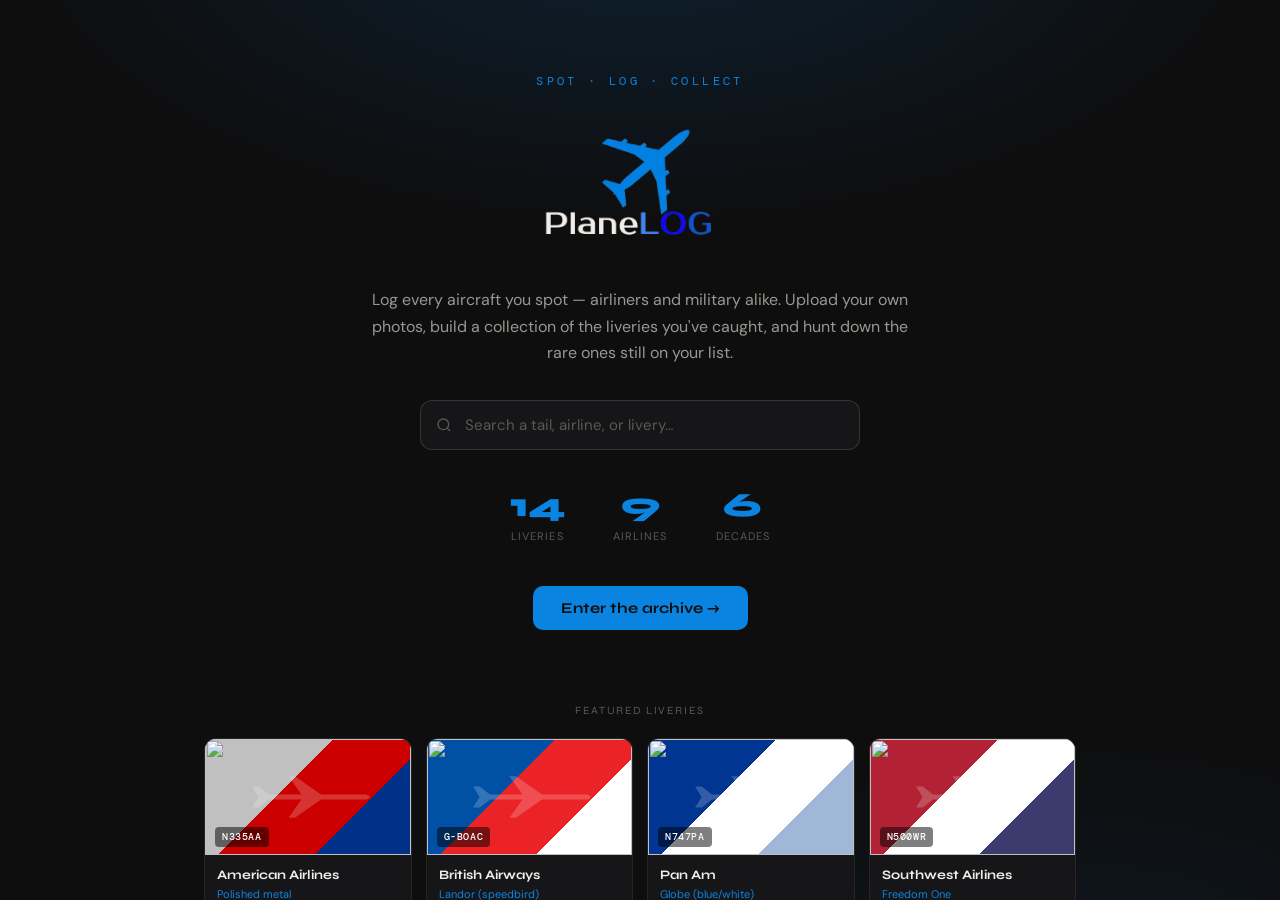
==== commit 27af0ea0: "Correct livery dataset, embed card photos, fix storage naming - Verify/correct all 14 aircraft (real" ====
--- a/PlaneLOG/index.html
+++ b/PlaneLOG/index.html
@@ -943,7 +943,7 @@
 <div class="submit-overlay" id="submitOverlay" onclick="closeSubmit(event)">
   <div class="submit-box">
     <h2 id="submitTitle">Submit a livery</h2>
-    <p id="submitDesc">Add a livery to the archive. Community submissions are reviewed before publishing.</p>
+    <p id="submitDesc">Add a livery to your archive — saved locally in your browser.</p>
     <div class="form-grid">
       <div class="form-row">
         <label>Tail number</label>
@@ -1003,46 +1003,84 @@
     </div>
     <div class="form-actions">
       <button class="btn-cancel" onclick="closeSubmit()">Cancel</button>
-      <button class="btn-submit" id="submitBtn" onclick="submitLivery()">Submit for review</button>
+      <button class="btn-submit" id="submitBtn" onclick="submitLivery()">Add livery</button>
     </div>
   </div>
 </div>
 
 <script>
 const LIVERIES = [
-  {id:1,airline:'United Airlines',tail:'N14120',type:'Boeing 737',era:'2010s',livery:'Globe (current)',colors:['#004B87','#FFFFFF','#A2AAAD'],tags:['current','mainline'],notes:'Standard livery introduced 2010. Retained United branding through Continental merger.',sightings:[]},
+  {id:1,airline:'United Airlines',tail:'N14120',type:'Boeing 757',era:'2010s',livery:'Globe (current)',colors:['#004B87','#FFFFFF','#A2AAAD'],tags:['current','mainline'],notes:'United\'s current globe livery, introduced 2010 and kept through the Continental merger. N14120 is a Boeing 757-200.',sightings:[]},
   {id:2,airline:'United Airlines',tail:'N516UA',type:'Boeing 757',era:'1990s',livery:'Battleship (tulip)',colors:['#4A4E5A','#C6A84B','#FFFFFF'],tags:['retro','tulip','classic'],notes:'Nicknamed "Battleship" for its grey fuselage. Flew 1993–2004, one of the most distinctive US carrier schemes.',sightings:[]},
   {id:3,airline:'American Airlines',tail:'N335AA',type:'Boeing 767',era:'1980s',livery:'Polished metal',colors:['#C0C0C0','#CC0000','#003087'],tags:['classic','bare metal','iconic'],notes:'Iconic unpainted aluminium fuselage with red and blue cheatline. No base coat — actual polished bare metal.',sightings:[]},
-  {id:4,airline:'American Airlines',tail:'N102NN',type:'Boeing 737',era:'2010s',livery:'New American (2013)',colors:['#0078D2','#C8102E','#B0B7BC'],tags:['current','heritage','flag'],notes:'Launched January 2013. Contemporary take on the flag motif, introduced alongside the US Airways merger.',sightings:[]},
+  {id:4,airline:'American Airlines',tail:'N102NN',type:'Airbus A321',era:'2010s',livery:'New American (2013)',colors:['#0078D2','#C8102E','#B0B7BC'],tags:['current','heritage','flag'],notes:'American\'s livery launched January 2013, around the US Airways merger. N102NN is an Airbus A321.',sightings:[]},
   {id:5,airline:'Delta Air Lines',tail:'N668DN',type:'Boeing 757',era:'2000s',livery:'Widget (current)',colors:['#E01933','#003366','#FFFFFF'],tags:['current','widget'],notes:'Delta\'s widget tail design. Scheme introduced 2000, refreshed with brighter red in 2007.',sightings:[]},
-  {id:6,airline:'Southwest Airlines',tail:'N8504X',type:'Boeing 737',era:'2020s',livery:'Heart One',colors:['#E31837','#F9B612','#304CB2'],tags:['special','heart','50th anniversary'],notes:'One-of-a-kind special livery celebrating Southwest\'s 50th anniversary. Never replicated.',sightings:[]},
-  {id:7,airline:'British Airways',tail:'G-BOAC',type:'Boeing 747',era:'1990s',livery:'Landor (speedbird)',colors:['#0051A5','#EB2226','#FFFFFF'],tags:['retro','Landor','speedbird'],notes:'The beloved Landor scheme ran 1984–1997. Widely regarded as one of the most elegant airline liveries ever designed.',sightings:[]},
-  {id:8,airline:'Pan Am',tail:'N747PA',type:'Boeing 747',era:'1970s',livery:'Globe (blue/white)',colors:['#003591','#FFFFFF','#A0B8D8'],tags:['historic','globe','defunct'],notes:'Pan Am\'s iconic blue globe tail. This registration was the first 747 ever delivered to Pan Am in 1970.',sightings:[]},
+  {id:6,airline:'Southwest Airlines',tail:'N500WR',type:'Boeing 737-800',era:'2020s',livery:'Freedom One',colors:['#B22234','#FFFFFF','#3C3B6E'],tags:['special','flag','50th anniversary'],notes:'US-flag livery unveiled June 2021 for Southwest\'s 50th anniversary, honouring the US military. The first Boeing 737-800 to wear one of Southwest\'s special schemes.',sightings:[]},
+  {id:7,airline:'British Airways',tail:'G-BOAC',type:'Concorde',era:'1980s',livery:'Landor (speedbird)',colors:['#0051A5','#EB2226','#FFFFFF'],tags:['retro','Landor','Concorde'],notes:'Flagship of BA\'s Concorde fleet — its registration even spells out BOAC. Painted in the elegant Landor scheme from 1984; retired October 2003 and now preserved under a glass canopy at Manchester Airport.',sightings:[]},
+  {id:8,airline:'Pan Am',tail:'N747PA',type:'Boeing 747',era:'1970s',livery:'Globe (blue/white)',colors:['#003591','#FFFFFF','#A0B8D8'],tags:['historic','globe','defunct'],notes:'Pan Am\'s iconic blue-globe livery. N747PA was the second 747 ever built — used by Boeing for flight testing, then delivered to Pan Am in October 1970 as "Clipper America", later renamed "Clipper Juan T. Trippe".',sightings:[]},
   // ── Military aircraft (rare catches) ──
   {id:101,category:'military',airline:'U.S. Air Force',tail:'04-4070',type:'F-22 Raptor',era:'2010s',livery:'Air dominance grey',colors:['#5A6470','#3E4651','#8A95A3'],tags:['fighter','stealth','rare'],notes:'Fifth-generation air-superiority fighter. The Raptor\'s low-observable grey is rarely seen outside air shows.',sightings:[]},
   {id:102,category:'military',airline:'U.S. Navy',tail:'168912',type:'F/A-18 Super Hornet',era:'2010s',livery:'Tactical grey',colors:['#6B7480','#4A525C','#9AA4B0'],tags:['fighter','carrier','navy'],notes:'Carrier-based multirole fighter in standard tactical paint.',sightings:[]},
-  {id:103,category:'military',airline:'U.S. Navy',tail:'161520',type:'F/A-18 Hornet',era:'2020s',livery:'Blue Angels',colors:['#0033A0','#FFD200','#FFFFFF'],tags:['display','rare','iconic'],notes:'U.S. Navy flight demonstration squadron — the blue-and-gold Hornets are a prized airshow catch.',sightings:[]},
-  {id:104,category:'military',airline:'U.S. Air Force',tail:'92-3888',type:'F-16 Fighting Falcon',era:'2020s',livery:'Thunderbirds',colors:['#C8102E','#0A2472','#FFFFFF'],tags:['display','rare','iconic'],notes:'USAF Air Demonstration Squadron. The red-white-blue Thunderbirds scheme is a rare-catch favourite.',sightings:[]},
+  {id:103,category:'military',airline:'U.S. Navy',tail:'165664',type:'F/A-18 Super Hornet',era:'2020s',livery:'Blue Angels',colors:['#002F6C','#FFC72C','#FFFFFF'],tags:['display','rare','iconic'],notes:'U.S. Navy flight demonstration squadron. The Blue Angels switched to the blue-and-gold F/A-18E/F Super Hornet in 2021 — a prized airshow catch.',sightings:[]},
+  {id:104,category:'military',airline:'U.S. Air Force',tail:'87-0293',type:'F-16 Fighting Falcon',era:'2020s',livery:'Thunderbirds',colors:['#C8102E','#0A2472','#FFFFFF'],tags:['display','rare','iconic'],notes:'USAF Air Demonstration Squadron. The red-white-and-blue Thunderbirds F-16C is a rare-catch airshow favourite.',sightings:[]},
   {id:105,category:'military',airline:'Royal Air Force',tail:'ZK308',type:'Eurofighter Typhoon',era:'2010s',livery:'Air-defence grey',colors:['#5C6670','#3A424C','#8993A0'],tags:['fighter','RAF','europe'],notes:'RAF multirole fighter in standard air-defence grey.',sightings:[]},
-  {id:106,category:'military',airline:'U.S. Air Force',tail:'82-1066',type:'B-2 Spirit',era:'1990s',livery:'Stealth black',colors:['#2A2D33','#1A1C20','#3E424A'],tags:['bomber','stealth','very rare'],notes:'Stealth strategic bomber — only 20 were ever built, making a B-2 the rarest of finds.',sightings:[]},
+  {id:106,category:'military',airline:'U.S. Air Force',tail:'82-1066',type:'B-2 Spirit',era:'1990s',livery:'Stealth black',colors:['#2A2D33','#1A1C20','#3E424A'],tags:['bomber','stealth','very rare'],notes:'Stealth strategic bomber — only 21 were ever built, making a B-2 the rarest of finds. 82-1066 "Spirit of America" was the very first B-2.',sightings:[]},
 ];
 
-let db = JSON.parse(localStorage.getItem('liveryarc_db') || 'null');
+// Pre-resolved planespotters photos for the curated fleet (keyed by id) so card images
+// load directly as <img>, even when the page is opened from file:// (where the photo-API
+// fetch is blocked by the browser). Submitted liveries still hydrate via the API by tail.
+const SEED_PHOTOS = {
+  1:'https://t.plnspttrs.net/21872/1900709_cfa75ea865_280.jpg',
+  2:'https://t.plnspttrs.net/25779/573631_3b3f0d02ec_280.jpg',
+  3:'https://t.plnspttrs.net/49241/190143_99c6ea5dec_280.jpg',
+  4:'https://t.plnspttrs.net/15705/1578075_1752071fb5_280.jpg',
+  5:'https://t.plnspttrs.net/21752/1838422_e33999b8a6_280.jpg',
+  6:'https://t.plnspttrs.net/24902/1874544_c8afc1016b_280.jpg',
+  7:'https://t.plnspttrs.net/43526/1706067_b10473464e_280.jpg',
+  8:'https://t.plnspttrs.net/30369/1880889_73fdbb3667_280.jpg',
+  101:'https://t.plnspttrs.net/20918/1207577_c638087cfe_280.jpg',
+  102:'https://t.plnspttrs.net/47357/1864967_98faa3e249_280.jpg',
+  103:'https://t.plnspttrs.net/02396/1819014_828e7063f9_280.jpg',
+  104:'https://t.plnspttrs.net/29269/1770704_82253b4421_280.jpg',
+  105:'https://t.plnspttrs.net/46959/1682957_9daac724c2_280.jpg',
+  106:'https://t.plnspttrs.net/25553/1295755_d2c5876905_280.jpg',
+};
+for (const l of LIVERIES) if (SEED_PHOTOS[l.id]) l.photo = SEED_PHOTOS[l.id];
+
+// One-time migration from the old liveryarc_* storage keys to planelog_*.
+for (const k of ['db', 'sightings', 'collection']) {
+  const oldKey = 'liveryarc_' + k, newKey = 'planelog_' + k;
+  if (localStorage.getItem(newKey) === null && localStorage.getItem(oldKey) !== null) {
+    localStorage.setItem(newKey, localStorage.getItem(oldKey));
+  }
+}
+
+let db = JSON.parse(localStorage.getItem('planelog_db') || 'null');
+// Bump SEED_VERSION whenever the curated LIVERIES data changes, so saved copies refresh.
+const SEED_VERSION = 3;
+const storedSeedVersion = +(localStorage.getItem('planelog_seed_version') || 0);
 if (!Array.isArray(db)) {
   db = LIVERIES.slice();
+} else if (storedSeedVersion < SEED_VERSION) {
+  // Refresh the curated seed entries to the latest data, keeping any liveries you've added.
+  const seedIds = new Set(LIVERIES.map(l => l.id));
+  db = LIVERIES.concat(db.filter(l => !seedIds.has(l.id)));
 } else {
   // Merge in any new seed liveries (e.g. military) added since the data was last saved.
   const have = new Set(db.map(l => l.id));
   for (const l of LIVERIES) if (!have.has(l.id)) db.push(l);
 }
-let sightings = JSON.parse(localStorage.getItem('liveryarc_sightings') || '{}');
-let collection = new Set(JSON.parse(localStorage.getItem('liveryarc_collection') || '[]'));
+localStorage.setItem('planelog_db', JSON.stringify(db));
+localStorage.setItem('planelog_seed_version', String(SEED_VERSION));
+let sightings = JSON.parse(localStorage.getItem('planelog_sightings') || '{}');
+let collection = new Set(JSON.parse(localStorage.getItem('planelog_collection') || '[]'));
 
 function inCollection(id) { return collection.has(id); }
 function toggleCollect(id, ev) {
   if (ev) ev.stopPropagation();
   if (collection.has(id)) collection.delete(id); else collection.add(id);
-  localStorage.setItem('liveryarc_collection', JSON.stringify([...collection]));
+  localStorage.setItem('planelog_collection', JSON.stringify([...collection]));
   applyFilters();
   const dbtn = document.querySelector('#detailBox .collect-btn');
   if (dbtn && selectedId === id) {
@@ -1060,8 +1098,8 @@
 
 function save() {
   try {
-    localStorage.setItem('liveryarc_db', JSON.stringify(db));
-    localStorage.setItem('liveryarc_sightings', JSON.stringify(sightings));
+    localStorage.setItem('planelog_db', JSON.stringify(db));
+    localStorage.setItem('planelog_sightings', JSON.stringify(sightings));
   } catch (e) {
     alert('Could not save — local storage is full. Your uploaded photo may be too large; try a smaller image.');
   }
@@ -1388,8 +1426,8 @@
 function openSubmit() {
   editingId = null;
   document.getElementById('submitTitle').textContent = 'Submit a livery';
-  document.getElementById('submitDesc').textContent = 'Add a livery to the archive. Community submissions are reviewed before publishing.';
-  document.getElementById('submitBtn').textContent = 'Submit for review';
+  document.getElementById('submitDesc').textContent = 'Add a livery to your archive — saved locally in your browser.';
+  document.getElementById('submitBtn').textContent = 'Add livery';
   setForm({ colors: DEFAULT_COLORS });
   document.getElementById('submitOverlay').classList.add('open');
 }
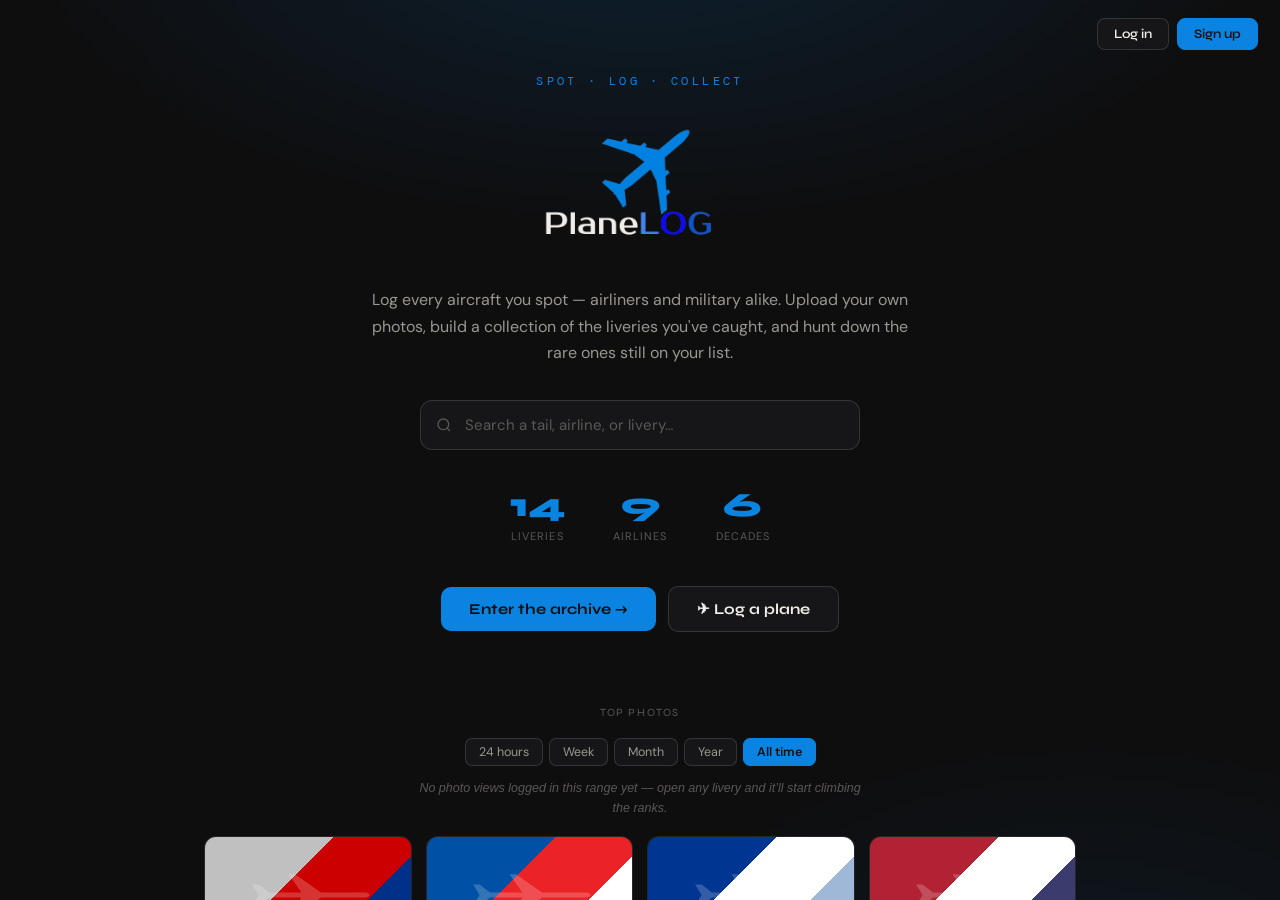
==== commit e4eff4b3: "Refactor to shared assets; add accessibility, mobile, and new features - De-duplicate CSS/JS into sh" ====
--- a/PlaneLOG/index.html
+++ b/PlaneLOG/index.html
@@ -4,845 +4,23 @@
 <meta charset="UTF-8">
 <meta name="viewport" content="width=device-width, initial-scale=1.0">
 <title>PlaneLOG — Spot · Log · Collect Aircraft</title>
+<link rel="icon" href="favicon.ico" sizes="any">
+<link rel="icon" type="image/png" href="favicon.png">
+<link rel="apple-touch-icon" href="apple-touch-icon.png">
 <link rel="preconnect" href="https://fonts.googleapis.com">
 <link rel="preconnect" href="https://fonts.gstatic.com" crossorigin>
 <link href="https://fonts.googleapis.com/css2?family=DM+Mono:wght@400;500&family=Syne:wght@400;500;600;700;800&family=DM+Sans:ital,opsz,wght@0,9..40,300;0,9..40,400;0,9..40,500;1,9..40,300&display=swap" rel="stylesheet">
-<style>
-:root {
-  --bg: #0e0e0f;
-  --bg2: #161618;
-  --bg3: #1e1e21;
-  --border: rgba(255,255,255,0.07);
-  --border2: rgba(255,255,255,0.13);
-  --text: #f0ede8;
-  --text2: #9a9790;
-  --text3: #5a5855;
-  --accent: #0a84e0;
-  --accent2: #38a8f2;
-  --mono: 'DM Mono', monospace;
-  --sans: 'DM Sans', sans-serif;
-  --display: 'Syne', sans-serif;
-}
-
-*, *::before, *::after { box-sizing: border-box; margin: 0; padding: 0; }
-
-html { font-size: 15px; }
-
-body {
-  background: var(--bg);
-  color: var(--text);
-  font-family: var(--sans);
-  min-height: 100vh;
-  line-height: 1.6;
-}
-
-/* ── HOME / LANDING ── */
-.home-screen {
-  position: fixed;
-  inset: 0;
-  z-index: 50;
-  background: var(--bg);
-  overflow-y: auto;
-  display: flex;
-  flex-direction: column;
-  align-items: center;
-  opacity: 1;
-  transition: opacity 0.35s ease;
-}
-.home-screen.hidden { opacity: 0; pointer-events: none; }
-.home-bg {
-  position: absolute;
-  inset: 0;
-  background:
-    radial-gradient(ellipse 70% 50% at 50% -10%, rgba(10,132,224,0.16), transparent 70%),
-    radial-gradient(ellipse 50% 40% at 85% 110%, rgba(10,132,224,0.08), transparent 70%);
-  pointer-events: none;
-}
-.home-inner {
-  position: relative;
-  width: 100%;
-  max-width: 920px;
-  padding: 8vh 24px 64px;
-  display: flex;
-  flex-direction: column;
-  align-items: center;
-  text-align: center;
-}
-.home-eyebrow {
-  font-family: var(--mono);
-  font-size: 12px;
-  letter-spacing: 0.28em;
-  text-transform: uppercase;
-  color: var(--accent);
-  margin-bottom: 18px;
-}
-.home-wordmark {
-  font-family: var(--display);
-  font-weight: 800;
-  font-size: clamp(48px, 9vw, 92px);
-  letter-spacing: -0.04em;
-  line-height: 1;
-  color: var(--text);
-}
-.home-wordmark em { color: var(--accent); font-style: normal; }
-.home-tagline {
-  max-width: 540px;
-  margin-top: 22px;
-  font-size: 16px;
-  line-height: 1.65;
-  color: var(--text2);
-}
-.home-search {
-  position: relative;
-  width: 100%;
-  max-width: 440px;
-  margin-top: 34px;
-}
-.home-search input {
-  width: 100%;
-  background: var(--bg2);
-  border: 1px solid var(--border2);
-  border-radius: 12px;
-  padding: 14px 16px 14px 44px;
-  color: var(--text);
-  font-family: var(--sans);
-  font-size: 15px;
-  outline: none;
-  transition: border-color 0.15s;
-}
-.home-search input::placeholder { color: var(--text3); }
-.home-search input:focus { border-color: var(--accent); }
-.home-search svg { position: absolute; left: 16px; top: 50%; transform: translateY(-50%); color: var(--text3); }
-.home-stats {
-  display: flex;
-  gap: 48px;
-  margin-top: 38px;
-}
-.home-stat-n { font-family: var(--display); font-size: 34px; font-weight: 800; color: var(--accent); line-height: 1; }
-.home-stat-l { font-size: 11px; letter-spacing: 0.1em; text-transform: uppercase; color: var(--text3); margin-top: 6px; }
-.home-cta {
-  margin-top: 40px;
-  background: var(--accent);
-  color: #0e0e0f;
-  border: none;
-  border-radius: 10px;
-  padding: 13px 28px;
-  font-family: var(--display);
-  font-size: 15px;
-  font-weight: 700;
-  cursor: pointer;
-  transition: background 0.15s, transform 0.1s;
-}
-.home-cta:hover { background: var(--accent2); }
-.home-cta:active { transform: scale(0.98); }
-.home-featured-label {
-  font-family: var(--display);
-  font-size: 11px;
-  letter-spacing: 0.14em;
-  text-transform: uppercase;
-  color: var(--text3);
-  margin-top: 72px;
-  margin-bottom: 18px;
-}
-.home-featured {
-  display: grid;
-  grid-template-columns: repeat(4, 1fr);
-  gap: 14px;
-  width: 100%;
-}
-.home-card {
-  background: var(--bg2);
-  border: 1px solid var(--border);
-  border-radius: 12px;
-  overflow: hidden;
-  cursor: pointer;
-  transition: border-color 0.15s, transform 0.15s;
-  text-align: left;
-}
-.home-card:hover { border-color: var(--border2); transform: translateY(-3px); }
-.home-card .card-swatch { height: 116px; border-radius: 0; }
-.home-card-body { padding: 10px 12px 12px; }
-.home-card-airline { font-family: var(--display); font-size: 13px; font-weight: 700; color: var(--text); }
-.home-card-livery { font-size: 11px; color: var(--accent); margin-top: 1px; }
-@media (max-width: 720px) {
-  .home-featured { grid-template-columns: repeat(2, 1fr); }
-  .home-stats { gap: 32px; }
-}
-
-/* ── LAYOUT ── */
-.shell {
-  display: grid;
-  grid-template-columns: 260px 1fr;
-  grid-template-rows: 72px 1fr;
-  height: 100vh;
-  overflow: hidden;
-}
-
-/* ── NAV ── */
-nav {
-  grid-column: 1 / -1;
-  display: flex;
-  align-items: center;
-  padding: 0 24px;
-  border-bottom: 1px solid var(--border);
-  background: var(--bg);
-  gap: 32px;
-  z-index: 10;
-}
-
-.wordmark {
-  font-family: var(--display);
-  font-size: 20px;
-  font-weight: 800;
-  letter-spacing: -0.03em;
-  color: var(--text);
-  white-space: nowrap;
-  display: inline-flex;
-  align-items: center;
-  gap: 9px;
-}
-.wordmark em { color: var(--accent); font-style: normal; }
-.brand-logo { height: 56px; width: auto; object-fit: contain; display: block; }
-.home-logo { height: 150px; width: auto; object-fit: contain; margin: 6px 0 0; }
-
-.nav-search {
-  flex: 1;
-  max-width: 360px;
-  position: relative;
-}
-.nav-search input {
-  width: 100%;
-  background: var(--bg3);
-  border: 1px solid var(--border2);
-  border-radius: 8px;
-  padding: 7px 12px 7px 34px;
-  color: var(--text);
-  font-family: var(--sans);
-  font-size: 13px;
-  outline: none;
-  transition: border-color 0.15s;
-}
-.nav-search input::placeholder { color: var(--text3); }
-.nav-search input:focus { border-color: var(--accent); }
-.nav-search svg { position: absolute; left: 10px; top: 50%; transform: translateY(-50%); color: var(--text3); }
-
-.nav-stats {
-  margin-left: auto;
-  display: flex;
-  gap: 24px;
-}
-.nav-stat { text-align: right; }
-.nav-stat-n { font-family: var(--display); font-size: 18px; font-weight: 700; color: var(--accent); line-height: 1; }
-.nav-stat-l { font-size: 10px; color: var(--text3); letter-spacing: 0.08em; text-transform: uppercase; margin-top: 2px; }
-
-.nav-btn {
-  background: var(--accent);
-  color: #0e0e0f;
-  border: none;
-  border-radius: 7px;
-  padding: 7px 14px;
-  font-family: var(--display);
-  font-size: 13px;
-  font-weight: 700;
-  cursor: pointer;
-  letter-spacing: 0.01em;
-  transition: background 0.15s, transform 0.1s;
-  white-space: nowrap;
-  display: inline-flex;
-  align-items: center;
-  gap: 7px;
-  text-decoration: none;
-}
-.nav-btn:hover { background: var(--accent2); }
-.nav-btn:active { transform: scale(0.97); }
-.nav-btn-ghost {
-  background: var(--bg3);
-  color: var(--text);
-  border: 1px solid var(--border2);
-}
-.nav-btn-ghost:hover { background: var(--bg2); border-color: var(--accent); color: var(--accent); }
-.nav-btn-logo { width: 16px; height: 16px; object-fit: contain; border-radius: 3px; }
-
-/* ── SIDEBAR ── */
-aside {
-  border-right: 1px solid var(--border);
-  background: var(--bg2);
-  overflow-y: auto;
-  padding: 20px 0;
-}
-aside::-webkit-scrollbar { width: 4px; }
-aside::-webkit-scrollbar-thumb { background: var(--border2); border-radius: 2px; }
-
-.sidebar-section { margin-bottom: 28px; }
-.sidebar-label {
-  font-size: 10px;
-  font-weight: 600;
-  letter-spacing: 0.1em;
-  text-transform: uppercase;
-  color: var(--text3);
-  padding: 0 20px;
-  margin-bottom: 8px;
-  font-family: var(--display);
-}
-
-.filter-group { padding: 0 12px; }
-.filter-chip {
-  display: flex;
-  align-items: center;
-  justify-content: space-between;
-  padding: 6px 10px;
-  border-radius: 7px;
-  cursor: pointer;
-  font-size: 13px;
-  color: var(--text2);
-  transition: background 0.12s, color 0.12s;
-  user-select: none;
-}
-.filter-chip:hover { background: var(--bg3); color: var(--text); }
-.filter-chip.active { background: rgba(10,132,224,0.12); color: var(--accent); }
-.filter-chip .count {
-  font-family: var(--mono);
-  font-size: 11px;
-  color: var(--text3);
-}
-.filter-chip.active .count { color: var(--accent); opacity: 0.7; }
-
-.era-chips { display: flex; flex-wrap: wrap; gap: 6px; padding: 0 12px; }
-.era-chip {
-  font-family: var(--mono);
-  font-size: 11px;
-  padding: 4px 9px;
-  border-radius: 5px;
-  border: 1px solid var(--border2);
-  cursor: pointer;
-  color: var(--text3);
-  transition: all 0.12s;
-  user-select: none;
-}
-.era-chip:hover { border-color: var(--accent); color: var(--accent); }
-.era-chip.active { background: var(--accent); border-color: var(--accent); color: #0e0e0f; font-weight: 500; }
-
-.tag-cloud { display: flex; flex-wrap: wrap; gap: 5px; padding: 0 12px; }
-.tag-pill {
-  font-size: 11px;
-  padding: 3px 9px;
-  border-radius: 100px;
-  border: 1px solid var(--border);
-  cursor: pointer;
-  color: var(--text3);
-  transition: all 0.12s;
-  user-select: none;
-}
-.tag-pill:hover { border-color: var(--text2); color: var(--text2); }
-.tag-pill.active { border-color: var(--accent); color: var(--accent); background: rgba(10,132,224,0.1); }
-
-/* ── MAIN ── */
-main {
-  overflow-y: auto;
-  background: var(--bg);
-}
-main::-webkit-scrollbar { width: 4px; }
-main::-webkit-scrollbar-thumb { background: var(--border2); border-radius: 2px; }
-
-.main-toolbar {
-  display: flex;
-  align-items: center;
-  justify-content: space-between;
-  padding: 16px 24px;
-  border-bottom: 1px solid var(--border);
-  position: sticky;
-  top: 0;
-  background: var(--bg);
-  z-index: 5;
-}
-
-.result-count { font-size: 13px; color: var(--text3); font-family: var(--mono); }
-.result-count strong { color: var(--text2); }
-
-.sort-row { display: flex; align-items: center; gap: 8px; }
-.sort-label { font-size: 12px; color: var(--text3); }
-.sort-btn {
-  background: none;
-  border: 1px solid var(--border2);
-  border-radius: 6px;
-  padding: 4px 10px;
-  font-size: 12px;
-  color: var(--text2);
-  cursor: pointer;
-  font-family: var(--sans);
-  transition: all 0.12s;
-}
-.sort-btn:hover, .sort-btn.active { border-color: var(--accent); color: var(--accent); }
-
-.view-btns { display: flex; gap: 4px; margin-left: 12px; }
-.view-btn {
-  background: none;
-  border: 1px solid var(--border);
-  border-radius: 6px;
-  padding: 4px 8px;
-  cursor: pointer;
-  color: var(--text3);
-  line-height: 1;
-  transition: all 0.12s;
-}
-.view-btn.active, .view-btn:hover { border-color: var(--border2); color: var(--text2); background: var(--bg3); }
-
-/* ── GRID ── */
-.livery-grid {
-  display: grid;
-  grid-template-columns: repeat(auto-fill, minmax(220px, 1fr));
-  gap: 1px;
-  background: var(--border);
-  border-top: none;
-}
-.livery-grid.list-view {
-  grid-template-columns: 1fr;
-}
-
-.livery-card {
-  background: var(--bg);
-  cursor: pointer;
-  transition: background 0.12s;
-  position: relative;
-  overflow: hidden;
-}
-.livery-card:hover { background: var(--bg2); }
-.livery-card.selected { background: var(--bg2); }
-.livery-card.selected::after {
-  content: '';
-  position: absolute;
-  left: 0; top: 0; bottom: 0;
-  width: 3px;
-  background: var(--accent);
-}
-
-.card-swatch {
-  height: 156px;
-  position: relative;
-  overflow: hidden;
-}
-.swatch-plane {
-  position: absolute;
-  inset: 0;
-  display: flex;
-  align-items: center;
-  justify-content: center;
-}
-.swatch-plane svg {
-  width: 70%;
-  max-width: 130px;
-  opacity: 0.2;
-  filter: saturate(0) brightness(3);
-}
-.swatch-tail {
-  position: absolute;
-  bottom: 8px;
-  left: 10px;
-  font-family: var(--mono);
-  font-size: 10px;
-  font-weight: 500;
-  background: rgba(0,0,0,0.5);
-  color: #fff;
-  padding: 2px 7px;
-  border-radius: 4px;
-  letter-spacing: 0.06em;
-}
-.swatch-era {
-  position: absolute;
-  bottom: 8px;
-  right: 10px;
-  font-family: var(--mono);
-  font-size: 10px;
-  color: rgba(255,255,255,0.6);
-}
-
-.card-body { padding: 12px 14px 14px; }
-.card-airline { font-family: var(--display); font-size: 14px; font-weight: 700; color: var(--text); }
-.card-livery { font-size: 12px; color: var(--accent); margin-top: 1px; }
-.card-type { font-size: 12px; color: var(--text3); margin-top: 2px; font-family: var(--mono); }
-.card-tags { display: flex; flex-wrap: wrap; gap: 4px; margin-top: 8px; }
-.card-tag {
-  font-size: 10px;
-  padding: 2px 7px;
-  border-radius: 100px;
-  border: 1px solid var(--border2);
-  color: var(--text3);
-  font-family: var(--mono);
-}
-
-/* list view */
-.list-view .livery-card {
-  display: grid;
-  grid-template-columns: 180px 1fr;
-}
-.list-view .card-swatch { height: 104px; }
-.list-view .card-body { display: flex; align-items: center; gap: 32px; padding: 0 20px; }
-.list-view .card-tags { margin-top: 0; }
-
-/* ── DETAIL PANEL ── */
-.detail-overlay {
-  display: none;
-  position: fixed;
-  inset: 0;
-  z-index: 100;
-  background: rgba(0,0,0,0.6);
-  align-items: center;
-  justify-content: center;
-  padding: 24px;
-}
-.detail-overlay.open { display: flex; }
-
-.detail-box {
-  background: var(--bg2);
-  border: 1px solid var(--border2);
-  border-radius: 16px;
-  width: 100%;
-  max-width: 620px;
-  max-height: 90vh;
-  overflow-y: auto;
-  animation: slideUp 0.2s ease;
-}
-@keyframes slideUp {
-  from { transform: translateY(16px); opacity: 0; }
-  to { transform: translateY(0); opacity: 1; }
-}
-.detail-box::-webkit-scrollbar { width: 4px; }
-.detail-box::-webkit-scrollbar-thumb { background: var(--border2); }
-
-.detail-swatch-full {
-  height: 210px;
-  border-radius: 16px 16px 0 0;
-  position: relative;
-  overflow: hidden;
-}
-.detail-swatch-full .swatch-plane svg {
-  width: 50%;
-  max-width: 200px;
-  opacity: 0.25;
-}
-.detail-close {
-  position: absolute;
-  top: 14px; right: 14px;
-  background: rgba(0,0,0,0.4);
-  border: 1px solid rgba(255,255,255,0.1);
-  border-radius: 50%;
-  width: 32px; height: 32px;
-  display: flex; align-items: center; justify-content: center;
-  cursor: pointer;
-  color: #fff;
-  font-size: 18px;
-  line-height: 1;
-  transition: background 0.12s;
-}
-.detail-close:hover { background: rgba(0,0,0,0.7); }
-
-.detail-content { padding: 24px; }
-.detail-title { font-family: var(--display); font-size: 22px; font-weight: 800; letter-spacing: -0.02em; }
-.detail-sub { font-size: 13px; color: var(--text2); margin-top: 4px; }
-.detail-tail { font-family: var(--mono); font-size: 13px; color: var(--accent); margin-top: 4px; }
-
-.detail-fields {
-  display: grid;
-  grid-template-columns: 1fr 1fr;
-  gap: 14px;
-  margin-top: 20px;
-}
-.df { background: var(--bg3); border-radius: 10px; padding: 12px 14px; }
-.df label { font-size: 10px; text-transform: uppercase; letter-spacing: 0.1em; color: var(--text3); font-family: var(--display); font-weight: 600; display: block; margin-bottom: 6px; }
-.df p { font-size: 13px; color: var(--text); line-height: 1.5; }
-.df.full { grid-column: 1 / -1; }
-.df.colors p { display: flex; flex-wrap: wrap; gap: 8px; align-items: center; }
-.color-swatch-sm {
-  display: flex; align-items: center; gap: 6px;
-}
-.color-dot { width: 18px; height: 18px; border-radius: 5px; border: 1px solid rgba(255,255,255,0.1); flex-shrink: 0; }
-.color-hex { font-family: var(--mono); font-size: 11px; color: var(--text3); }
-
-/* ── SPOTTER LOG ── */
-.spotter-section { margin-top: 20px; }
-.spotter-section h3 {
-  font-family: var(--display);
-  font-size: 13px;
-  font-weight: 700;
-  color: var(--text2);
-  text-transform: uppercase;
-  letter-spacing: 0.08em;
-  margin-bottom: 12px;
-}
-.log-add {
-  display: flex;
-  gap: 8px;
-  margin-bottom: 12px;
-}
-.log-add input {
-  flex: 1;
-  background: var(--bg3);
-  border: 1px solid var(--border2);
-  border-radius: 8px;
-  padding: 8px 12px;
-  color: var(--text);
-  font-family: var(--sans);
-  font-size: 13px;
-  outline: none;
-  transition: border-color 0.15s;
-}
-.log-add input::placeholder { color: var(--text3); }
-.log-add input:focus { border-color: var(--accent); }
-.log-add button {
-  background: var(--accent);
-  color: #0e0e0f;
-  border: none;
-  border-radius: 8px;
-  padding: 8px 14px;
-  font-size: 13px;
-  font-weight: 600;
-  font-family: var(--display);
-  cursor: pointer;
-  white-space: nowrap;
-  transition: background 0.12s;
-}
-.log-add button:hover { background: var(--accent2); }
-
-.log-entries { display: flex; flex-direction: column; gap: 6px; }
-.log-entry {
-  display: flex;
-  align-items: center;
-  justify-content: space-between;
-  background: var(--bg3);
-  border-radius: 7px;
-  padding: 8px 12px;
-  font-size: 12px;
-}
-.log-entry-loc { color: var(--text); font-family: var(--mono); }
-.log-entry-date { color: var(--text3); }
-.log-entry-rm {
-  background: none;
-  border: none;
-  color: var(--text3);
-  cursor: pointer;
-  font-size: 15px;
-  line-height: 1;
-  padding: 0 2px;
-  margin-left: 8px;
-  transition: color 0.12s;
-}
-.log-entry-rm:hover { color: #e05858; }
-.log-empty { font-size: 12px; color: var(--text3); text-align: center; padding: 16px; font-style: italic; }
-
-/* ── SUBMIT MODAL ── */
-.submit-overlay {
-  display: none;
-  position: fixed;
-  inset: 0;
-  z-index: 200;
-  background: rgba(0,0,0,0.7);
-  align-items: center;
-  justify-content: center;
-  padding: 24px;
-}
-.submit-overlay.open { display: flex; }
-.submit-box {
-  background: var(--bg2);
-  border: 1px solid var(--border2);
-  border-radius: 16px;
-  width: 100%;
-  max-width: 500px;
-  padding: 28px;
-  animation: slideUp 0.2s ease;
-}
-.submit-box h2 { font-family: var(--display); font-size: 20px; font-weight: 800; margin-bottom: 4px; }
-.submit-box p { font-size: 13px; color: var(--text3); margin-bottom: 20px; }
-.form-row { margin-bottom: 14px; }
-.form-row label { display: block; font-size: 11px; text-transform: uppercase; letter-spacing: 0.08em; color: var(--text3); font-family: var(--display); font-weight: 600; margin-bottom: 6px; }
-.form-row input, .form-row select, .form-row textarea {
-  width: 100%;
-  background: var(--bg3);
-  border: 1px solid var(--border2);
-  border-radius: 8px;
-  padding: 9px 12px;
-  color: var(--text);
-  font-family: var(--sans);
-  font-size: 13px;
-  outline: none;
-  transition: border-color 0.15s;
-}
-.form-row input::placeholder, .form-row textarea::placeholder { color: var(--text3); }
-.form-row input:focus, .form-row select:focus, .form-row textarea:focus { border-color: var(--accent); }
-.form-row select option { background: var(--bg3); }
-.form-row textarea { height: 80px; resize: vertical; }
-.form-grid { display: grid; grid-template-columns: 1fr 1fr; gap: 12px; }
-.form-actions { display: flex; justify-content: flex-end; gap: 10px; margin-top: 20px; }
-.btn-cancel {
-  background: none;
-  border: 1px solid var(--border2);
-  border-radius: 8px;
-  padding: 9px 18px;
-  font-size: 13px;
-  color: var(--text2);
-  cursor: pointer;
-  font-family: var(--sans);
-  transition: all 0.12s;
-}
-.btn-cancel:hover { border-color: var(--text2); }
-.btn-submit {
-  background: var(--accent);
-  border: none;
-  border-radius: 8px;
-  padding: 9px 20px;
-  font-size: 13px;
-  font-weight: 700;
-  font-family: var(--display);
-  color: #0e0e0f;
-  cursor: pointer;
-  transition: background 0.12s;
-}
-.btn-submit:hover { background: var(--accent2); }
-
-/* ── EMPTY ── */
-.empty-state {
-  display: flex;
-  flex-direction: column;
-  align-items: center;
-  justify-content: center;
-  padding: 80px 24px;
-  text-align: center;
-  color: var(--text3);
-  gap: 8px;
-}
-.empty-state svg { opacity: 0.3; margin-bottom: 8px; }
-.empty-state h3 { font-family: var(--display); font-size: 16px; color: var(--text2); }
-.empty-state p { font-size: 13px; }
-
-/* ── PHOTOS ── */
-.swatch-photo {
-  position: absolute;
-  inset: 0;
-  width: 100%;
-  height: 100%;
-  object-fit: cover;
-  opacity: 0;
-  transition: opacity 0.4s ease;
-  z-index: 1;
-}
-.swatch-photo.loaded { opacity: 1; }
-.card-swatch .swatch-tail,
-.card-swatch .swatch-era,
-.detail-swatch-full .detail-close { z-index: 3; }
-.photo-credit {
-  position: absolute;
-  bottom: 8px;
-  left: 12px;
-  z-index: 3;
-  font-family: var(--mono);
-  font-size: 10px;
-  color: rgba(255,255,255,0.78);
-  background: rgba(0,0,0,0.55);
-  padding: 3px 8px;
-  border-radius: 5px;
-  text-decoration: none;
-}
-.photo-credit:hover { color: #fff; }
-
-/* ── DETAIL ACTIONS ── */
-.detail-actions { display: flex; gap: 8px; margin-top: 18px; }
-.detail-action-btn {
-  flex: 1;
-  border-radius: 8px;
-  padding: 9px 14px;
-  font-size: 13px;
-  font-weight: 600;
-  font-family: var(--display);
-  cursor: pointer;
-  transition: all 0.12s;
-  border: 1px solid var(--border2);
-  background: var(--bg3);
-  color: var(--text2);
-}
-.detail-action-btn:hover { border-color: var(--text2); color: var(--text); }
-.detail-action-btn.danger:hover { border-color: #e05858; color: #e05858; background: rgba(224,88,88,0.08); }
-.detail-action-btn.collect-btn.on { background: var(--accent); border-color: var(--accent); color: #0e0e0f; }
-.detail-action-btn.collect-btn.on:hover { background: var(--accent2); color: #0e0e0f; }
-
-/* ── COLLECT STAR ── */
-.collect-star {
-  position: absolute;
-  top: 8px; right: 10px;
-  z-index: 3;
-  width: 28px; height: 28px;
-  padding: 0;
-  border-radius: 50%;
-  border: 1px solid rgba(255,255,255,0.18);
-  background: rgba(0,0,0,0.5);
-  color: rgba(255,255,255,0.7);
-  font-size: 15px;
-  line-height: 1;
-  cursor: pointer;
-  display: flex; align-items: center; justify-content: center;
-  transition: all 0.12s;
-}
-.collect-star:hover { color: #fff; border-color: var(--accent); transform: scale(1.08); }
-.collect-star.on { background: var(--accent); border-color: var(--accent); color: #0e0e0f; }
-
-/* ── COLOR INPUTS ── */
-.color-inputs { display: flex; gap: 10px; }
-.color-inputs input[type="color"] {
-  width: 52px;
-  height: 38px;
-  padding: 2px;
-  border: 1px solid var(--border2);
-  border-radius: 8px;
-  background: var(--bg3);
-  cursor: pointer;
-}
-
-/* ── PHOTO UPLOAD ── */
-.photo-upload { display: flex; align-items: center; gap: 12px; }
-.photo-preview {
-  width: 104px;
-  height: 64px;
-  object-fit: cover;
-  border-radius: 8px;
-  border: 1px solid var(--border2);
-  background: var(--bg3);
-}
-.photo-upload-btn {
-  display: inline-block;
-  background: var(--bg3);
-  border: 1px solid var(--border2);
-  border-radius: 8px;
-  padding: 9px 14px;
-  font-size: 13px;
-  color: var(--text2);
-  cursor: pointer;
-  font-family: var(--sans);
-  transition: all 0.12s;
-}
-.photo-upload-btn:hover { border-color: var(--accent); color: var(--accent); }
-.photo-clear {
-  background: none;
-  border: 1px solid var(--border2);
-  border-radius: 8px;
-  padding: 9px 12px;
-  font-size: 13px;
-  color: var(--text3);
-  cursor: pointer;
-  font-family: var(--sans);
-  transition: all 0.12s;
-}
-.photo-clear:hover { border-color: #e05858; color: #e05858; }
-.photo-hint { font-size: 11px; color: var(--text3); margin-top: 8px; }
-
-/* ── SCROLLBAR ── */
-::-webkit-scrollbar { width: 5px; }
-::-webkit-scrollbar-track { background: transparent; }
-::-webkit-scrollbar-thumb { background: var(--border2); border-radius: 3px; }
-</style>
+<link rel="stylesheet" href="styles.css">
 </head>
 <body>
 
 <!-- HOME / LANDING -->
 <div class="home-screen" id="home">
   <div class="home-bg"></div>
+  <div class="home-auth">
+    <button class="home-auth-btn" onclick="openAuth('login')">Log in</button>
+    <button class="home-auth-btn primary" onclick="openAuth('signup')">Sign up</button>
+  </div>
   <div class="home-inner">
     <div class="home-eyebrow">Spot · Log · Collect</div>
     <img class="home-logo" src="logo.png" alt="PlaneLOG" onerror="this.nextElementSibling.style.display='block'; this.style.display='none'">
@@ -857,7 +35,20 @@
       <div class="home-stat"><div class="home-stat-n" id="homeStatAirlines">6</div><div class="home-stat-l">airlines</div></div>
       <div class="home-stat"><div class="home-stat-n" id="homeStatDecades">6</div><div class="home-stat-l">decades</div></div>
     </div>
-    <button class="home-cta" onclick="enterArchive()">Enter the archive →</button>
+    <div class="home-cta-row">
+      <button class="home-cta" onclick="enterArchive()">Enter the archive →</button>
+      <button class="home-cta secondary" onclick="enterArchive(); openSubmit()">✈ Log a plane</button>
+    </div>
+    <div class="home-featured-label">Top photos</div>
+    <div class="home-range" id="homeRange">
+      <button type="button" data-range="day" onclick="setTopRange('day',this)">24 hours</button>
+      <button type="button" data-range="week" onclick="setTopRange('week',this)">Week</button>
+      <button type="button" data-range="month" onclick="setTopRange('month',this)">Month</button>
+      <button type="button" data-range="year" onclick="setTopRange('year',this)">Year</button>
+      <button type="button" class="active" data-range="all" onclick="setTopRange('all',this)">All time</button>
+    </div>
+    <div class="home-subhint" id="homeTopHint" style="display:none"></div>
+    <div class="home-featured" id="homeTopPhotos"></div>
     <div class="home-featured-label">Featured liveries</div>
     <div class="home-featured" id="homeFeatured"></div>
   </div>
@@ -867,7 +58,10 @@
 
   <!-- NAV -->
   <nav>
-    <div class="wordmark" onclick="goHome()" style="cursor:pointer" title="Back to home"><img class="brand-logo" src="logo.png" alt="PlaneLOG" onerror="this.outerHTML='Plane<em>LOG</em>'"></div>
+    <button class="nav-toggle" onclick="toggleSidebar()" aria-label="Toggle filters" title="Filters">
+      <svg width="18" height="18" fill="none" stroke="currentColor" stroke-width="2" viewBox="0 0 24 24"><line x1="3" y1="6" x2="21" y2="6"/><line x1="3" y1="12" x2="21" y2="12"/><line x1="3" y1="18" x2="21" y2="18"/></svg>
+    </button>
+    <div class="wordmark" onclick="goHome()" role="button" tabindex="0" style="cursor:pointer" title="Back to home" aria-label="PlaneLOG — back to home"><img class="brand-logo" src="logo.png" alt="PlaneLOG" onerror="this.outerHTML='Plane<em>LOG</em>'"></div>
     <div class="nav-search">
       <svg width="14" height="14" fill="none" stroke="currentColor" stroke-width="2" viewBox="0 0 24 24"><circle cx="11" cy="11" r="8"/><path d="m21 21-4.35-4.35"/></svg>
       <input type="text" id="globalSearch" placeholder="Search tail, airline, livery name…" oninput="applyFilters()">
@@ -893,6 +87,16 @@
 
   <!-- SIDEBAR -->
   <aside>
+    <div class="sidebar-clear">
+      <button id="clearFilters" class="clear-filters-btn" onclick="clearFilters()" disabled>
+        <svg width="13" height="13" fill="none" stroke="currentColor" stroke-width="2" viewBox="0 0 24 24"><line x1="18" y1="6" x2="6" y2="18"/><line x1="6" y1="6" x2="18" y2="18"/></svg>
+        Clear filters
+      </button>
+    </div>
+    <div class="sidebar-section">
+      <div class="sidebar-label">Category</div>
+      <div class="filter-group" id="categoryFilters"></div>
+    </div>
     <div class="sidebar-section">
       <div class="sidebar-label">Airline</div>
       <div class="filter-group" id="airlineFilters"></div>
@@ -920,6 +124,8 @@
         <button class="sort-btn active" onclick="setSort('airline',this)">Airline</button>
         <button class="sort-btn" onclick="setSort('era',this)">Era</button>
         <button class="sort-btn" onclick="setSort('type',this)">Aircraft</button>
+        <button class="sort-btn" onclick="setSort('newest',this)" title="Upload date, newest first">Newest</button>
+        <button class="sort-btn" onclick="setSort('oldest',this)" title="Upload date, oldest first">Oldest</button>
         <div class="view-btns">
           <button class="view-btn active" title="Grid view" onclick="setView('grid',this)">
             <svg width="14" height="14" fill="none" stroke="currentColor" stroke-width="2" viewBox="0 0 24 24"><rect x="3" y="3" width="7" height="7"/><rect x="14" y="3" width="7" height="7"/><rect x="3" y="14" width="7" height="7"/><rect x="14" y="14" width="7" height="7"/></svg>
@@ -936,12 +142,12 @@
 
 <!-- DETAIL OVERLAY -->
 <div class="detail-overlay" id="detailOverlay" onclick="closeDetail(event)">
-  <div class="detail-box" id="detailBox"></div>
+  <div class="detail-box" id="detailBox" role="dialog" aria-modal="true" aria-label="Livery details"></div>
 </div>
 
 <!-- SUBMIT OVERLAY -->
 <div class="submit-overlay" id="submitOverlay" onclick="closeSubmit(event)">
-  <div class="submit-box">
+  <div class="submit-box" role="dialog" aria-modal="true" aria-labelledby="submitTitle">
     <h2 id="submitTitle">Submit a livery</h2>
     <p id="submitDesc">Add a livery to your archive — saved locally in your browser.</p>
     <div class="form-grid">
@@ -1008,507 +214,48 @@
   </div>
 </div>
 
+<!-- AUTH PLACEHOLDER OVERLAY -->
+<div class="submit-overlay" id="authOverlay" onclick="closeAuth(event)">
+  <div class="submit-box" role="dialog" aria-modal="true" aria-labelledby="authTitle" style="max-width:420px">
+    <h2 id="authTitle">Sign up</h2>
+    <p id="authDesc" style="margin-bottom:0">Accounts are coming soon. For now, PlaneLOG saves everything locally in your browser — no account needed to log, collect, and submit liveries.</p>
+    <div class="form-actions">
+      <button class="btn-submit" onclick="closeAuth()">Got it</button>
+    </div>
+  </div>
+</div>
+
+<script src="app.js"></script>
 <script>
-const LIVERIES = [
-  {id:1,airline:'United Airlines',tail:'N14120',type:'Boeing 757',era:'2010s',livery:'Globe (current)',colors:['#004B87','#FFFFFF','#A2AAAD'],tags:['current','mainline'],notes:'United\'s current globe livery, introduced 2010 and kept through the Continental merger. N14120 is a Boeing 757-200.',sightings:[]},
-  {id:2,airline:'United Airlines',tail:'N516UA',type:'Boeing 757',era:'1990s',livery:'Battleship (tulip)',colors:['#4A4E5A','#C6A84B','#FFFFFF'],tags:['retro','tulip','classic'],notes:'Nicknamed "Battleship" for its grey fuselage. Flew 1993–2004, one of the most distinctive US carrier schemes.',sightings:[]},
-  {id:3,airline:'American Airlines',tail:'N335AA',type:'Boeing 767',era:'1980s',livery:'Polished metal',colors:['#C0C0C0','#CC0000','#003087'],tags:['classic','bare metal','iconic'],notes:'Iconic unpainted aluminium fuselage with red and blue cheatline. No base coat — actual polished bare metal.',sightings:[]},
-  {id:4,airline:'American Airlines',tail:'N102NN',type:'Airbus A321',era:'2010s',livery:'New American (2013)',colors:['#0078D2','#C8102E','#B0B7BC'],tags:['current','heritage','flag'],notes:'American\'s livery launched January 2013, around the US Airways merger. N102NN is an Airbus A321.',sightings:[]},
-  {id:5,airline:'Delta Air Lines',tail:'N668DN',type:'Boeing 757',era:'2000s',livery:'Widget (current)',colors:['#E01933','#003366','#FFFFFF'],tags:['current','widget'],notes:'Delta\'s widget tail design. Scheme introduced 2000, refreshed with brighter red in 2007.',sightings:[]},
-  {id:6,airline:'Southwest Airlines',tail:'N500WR',type:'Boeing 737-800',era:'2020s',livery:'Freedom One',colors:['#B22234','#FFFFFF','#3C3B6E'],tags:['special','flag','50th anniversary'],notes:'US-flag livery unveiled June 2021 for Southwest\'s 50th anniversary, honouring the US military. The first Boeing 737-800 to wear one of Southwest\'s special schemes.',sightings:[]},
-  {id:7,airline:'British Airways',tail:'G-BOAC',type:'Concorde',era:'1980s',livery:'Landor (speedbird)',colors:['#0051A5','#EB2226','#FFFFFF'],tags:['retro','Landor','Concorde'],notes:'Flagship of BA\'s Concorde fleet — its registration even spells out BOAC. Painted in the elegant Landor scheme from 1984; retired October 2003 and now preserved under a glass canopy at Manchester Airport.',sightings:[]},
-  {id:8,airline:'Pan Am',tail:'N747PA',type:'Boeing 747',era:'1970s',livery:'Globe (blue/white)',colors:['#003591','#FFFFFF','#A0B8D8'],tags:['historic','globe','defunct'],notes:'Pan Am\'s iconic blue-globe livery. N747PA was the second 747 ever built — used by Boeing for flight testing, then delivered to Pan Am in October 1970 as "Clipper America", later renamed "Clipper Juan T. Trippe".',sightings:[]},
-  // ── Military aircraft (rare catches) ──
-  {id:101,category:'military',airline:'U.S. Air Force',tail:'04-4070',type:'F-22 Raptor',era:'2010s',livery:'Air dominance grey',colors:['#5A6470','#3E4651','#8A95A3'],tags:['fighter','stealth','rare'],notes:'Fifth-generation air-superiority fighter. The Raptor\'s low-observable grey is rarely seen outside air shows.',sightings:[]},
-  {id:102,category:'military',airline:'U.S. Navy',tail:'168912',type:'F/A-18 Super Hornet',era:'2010s',livery:'Tactical grey',colors:['#6B7480','#4A525C','#9AA4B0'],tags:['fighter','carrier','navy'],notes:'Carrier-based multirole fighter in standard tactical paint.',sightings:[]},
-  {id:103,category:'military',airline:'U.S. Navy',tail:'165664',type:'F/A-18 Super Hornet',era:'2020s',livery:'Blue Angels',colors:['#002F6C','#FFC72C','#FFFFFF'],tags:['display','rare','iconic'],notes:'U.S. Navy flight demonstration squadron. The Blue Angels switched to the blue-and-gold F/A-18E/F Super Hornet in 2021 — a prized airshow catch.',sightings:[]},
-  {id:104,category:'military',airline:'U.S. Air Force',tail:'87-0293',type:'F-16 Fighting Falcon',era:'2020s',livery:'Thunderbirds',colors:['#C8102E','#0A2472','#FFFFFF'],tags:['display','rare','iconic'],notes:'USAF Air Demonstration Squadron. The red-white-and-blue Thunderbirds F-16C is a rare-catch airshow favourite.',sightings:[]},
-  {id:105,category:'military',airline:'Royal Air Force',tail:'ZK308',type:'Eurofighter Typhoon',era:'2010s',livery:'Air-defence grey',colors:['#5C6670','#3A424C','#8993A0'],tags:['fighter','RAF','europe'],notes:'RAF multirole fighter in standard air-defence grey.',sightings:[]},
-  {id:106,category:'military',airline:'U.S. Air Force',tail:'82-1066',type:'B-2 Spirit',era:'1990s',livery:'Stealth black',colors:['#2A2D33','#1A1C20','#3E424A'],tags:['bomber','stealth','very rare'],notes:'Stealth strategic bomber — only 21 were ever built, making a B-2 the rarest of finds. 82-1066 "Spirit of America" was the very first B-2.',sightings:[]},
-];
-
-// Pre-resolved planespotters photos for the curated fleet (keyed by id) so card images
-// load directly as <img>, even when the page is opened from file:// (where the photo-API
-// fetch is blocked by the browser). Submitted liveries still hydrate via the API by tail.
-const SEED_PHOTOS = {
-  1:'https://t.plnspttrs.net/21872/1900709_cfa75ea865_280.jpg',
-  2:'https://t.plnspttrs.net/25779/573631_3b3f0d02ec_280.jpg',
-  3:'https://t.plnspttrs.net/49241/190143_99c6ea5dec_280.jpg',
-  4:'https://t.plnspttrs.net/15705/1578075_1752071fb5_280.jpg',
-  5:'https://t.plnspttrs.net/21752/1838422_e33999b8a6_280.jpg',
-  6:'https://t.plnspttrs.net/24902/1874544_c8afc1016b_280.jpg',
-  7:'https://t.plnspttrs.net/43526/1706067_b10473464e_280.jpg',
-  8:'https://t.plnspttrs.net/30369/1880889_73fdbb3667_280.jpg',
-  101:'https://t.plnspttrs.net/20918/1207577_c638087cfe_280.jpg',
-  102:'https://t.plnspttrs.net/47357/1864967_98faa3e249_280.jpg',
-  103:'https://t.plnspttrs.net/02396/1819014_828e7063f9_280.jpg',
-  104:'https://t.plnspttrs.net/29269/1770704_82253b4421_280.jpg',
-  105:'https://t.plnspttrs.net/46959/1682957_9daac724c2_280.jpg',
-  106:'https://t.plnspttrs.net/25553/1295755_d2c5876905_280.jpg',
-};
-for (const l of LIVERIES) if (SEED_PHOTOS[l.id]) l.photo = SEED_PHOTOS[l.id];
-
-// One-time migration from the old liveryarc_* storage keys to planelog_*.
-for (const k of ['db', 'sightings', 'collection']) {
-  const oldKey = 'liveryarc_' + k, newKey = 'planelog_' + k;
-  if (localStorage.getItem(newKey) === null && localStorage.getItem(oldKey) !== null) {
-    localStorage.setItem(newKey, localStorage.getItem(oldKey));
-  }
-}
-
-let db = JSON.parse(localStorage.getItem('planelog_db') || 'null');
-// Bump SEED_VERSION whenever the curated LIVERIES data changes, so saved copies refresh.
-const SEED_VERSION = 3;
-const storedSeedVersion = +(localStorage.getItem('planelog_seed_version') || 0);
-if (!Array.isArray(db)) {
-  db = LIVERIES.slice();
-} else if (storedSeedVersion < SEED_VERSION) {
-  // Refresh the curated seed entries to the latest data, keeping any liveries you've added.
-  const seedIds = new Set(LIVERIES.map(l => l.id));
-  db = LIVERIES.concat(db.filter(l => !seedIds.has(l.id)));
-} else {
-  // Merge in any new seed liveries (e.g. military) added since the data was last saved.
-  const have = new Set(db.map(l => l.id));
-  for (const l of LIVERIES) if (!have.has(l.id)) db.push(l);
-}
-localStorage.setItem('planelog_db', JSON.stringify(db));
-localStorage.setItem('planelog_seed_version', String(SEED_VERSION));
-let sightings = JSON.parse(localStorage.getItem('planelog_sightings') || '{}');
-let collection = new Set(JSON.parse(localStorage.getItem('planelog_collection') || '[]'));
-
-function inCollection(id) { return collection.has(id); }
-function toggleCollect(id, ev) {
-  if (ev) ev.stopPropagation();
-  if (collection.has(id)) collection.delete(id); else collection.add(id);
-  localStorage.setItem('planelog_collection', JSON.stringify([...collection]));
-  applyFilters();
-  const dbtn = document.querySelector('#detailBox .collect-btn');
-  if (dbtn && selectedId === id) {
-    const on = inCollection(id);
-    dbtn.classList.toggle('on', on);
-    dbtn.textContent = on ? '★ In collection' : '☆ Add to collection';
-  }
-}
-
-let activeFilters = { airline: new Set(), type: new Set(), era: new Set(), tag: new Set() };
-let sortKey = 'airline';
-let viewMode = 'grid';
-let selectedId = null;
-let editingId = null;
-
-function save() {
-  try {
-    localStorage.setItem('planelog_db', JSON.stringify(db));
-    localStorage.setItem('planelog_sightings', JSON.stringify(sightings));
-  } catch (e) {
-    alert('Could not save — local storage is full. Your uploaded photo may be too large; try a smaller image.');
-  }
-}
-
-// ── REAL PHOTOS (planespotters.net public photo API) ──
-// reg -> { state: 'pending'|'done'|'none'|'error', photo? }
-const photoCache = {};
-
-async function getPhoto(reg) {
-  if (!reg) return { state: 'none' };
-  if (photoCache[reg]) return photoCache[reg];
-  photoCache[reg] = { state: 'pending' };
-  try {
-    const res = await fetch(`https://api.planespotters.net/pub/photos/reg/${encodeURIComponent(reg)}`);
-    const json = await res.json();
-    const p = json.photos && json.photos[0];
-    if (p) {
-      photoCache[reg] = { state: 'done', photo: {
-        src: (p.thumbnail_large && p.thumbnail_large.src) || (p.thumbnail && p.thumbnail.src),
-        link: p.link,
-        photographer: p.photographer || 'Unknown'
-      }};
-    } else {
-      photoCache[reg] = { state: 'none' };
-    }
-  } catch (e) {
-    photoCache[reg] = { state: 'error' };
-  }
-  return photoCache[reg];
-}
-
-// Lazily load real photos into any rendered swatches that have a [data-reg].
-function hydratePhotos(root) {
-  (root || document).querySelectorAll('.card-swatch[data-reg]').forEach(async sw => {
-    if (sw.dataset.hydrated) return;
-    sw.dataset.hydrated = '1';
-    const res = await getPhoto(sw.dataset.reg);
-    if (res.state === 'done') {
-      const img = sw.querySelector('.swatch-photo');
-      if (!img) return;
-      img.onload = () => img.classList.add('loaded');
-      img.src = res.photo.src;
-    }
-  });
-}
-
-// ── FILTER BUILDING ──
-function buildSidebar() {
-  const airlines = [...new Set(db.map(l => l.airline))].sort();
-  const types = [...new Set(db.map(l => l.type))].sort();
-  const eras = [...new Set(db.map(l => l.era))].sort();
-  const tags = [...new Set(db.flatMap(l => l.tags))].sort();
-
-  document.getElementById('airlineFilters').innerHTML = airlines.map(a =>
-    `<div class="filter-chip${activeFilters.airline.has(a)?' active':''}" onclick="toggleFilter('airline','${a}')">
-      <span>${a}</span>
-      <span class="count">${db.filter(l=>l.airline===a).length}</span>
-    </div>`
-  ).join('');
-
-  document.getElementById('typeFilters').innerHTML = types.map(t =>
-    `<div class="filter-chip${activeFilters.type.has(t)?' active':''}" onclick="toggleFilter('type','${CSS.escape(t)}')">
-      <span>${t}</span>
-      <span class="count">${db.filter(l=>l.type===t).length}</span>
-    </div>`
-  ).join('');
-
-  document.getElementById('eraFilters').innerHTML = eras.map(e =>
-    `<div class="era-chip${activeFilters.era.has(e)?' active':''}" onclick="toggleFilter('era','${e}')">${e}</div>`
-  ).join('');
-
-  document.getElementById('tagFilters').innerHTML = tags.map(t =>
-    `<div class="tag-pill${activeFilters.tag.has(t)?' active':''}" onclick="toggleFilter('tag','${t}')">${t}</div>`
-  ).join('');
-}
-
-function toggleFilter(type, val) {
-  val = val.replace(/\\+/g,' ');
-  if (activeFilters[type].has(val)) activeFilters[type].delete(val);
-  else activeFilters[type].add(val);
-  buildSidebar();
-  applyFilters();
-}
+// ── ARCHIVE PAGE (the full curated catalog) ──
+function buildSidebar() { renderSidebar(db); }
 
 function applyFilters() {
-  const q = document.getElementById('globalSearch').value.toLowerCase().trim();
-  let results = db.filter(l => {
-    if (activeFilters.airline.size && !activeFilters.airline.has(l.airline)) return false;
-    if (activeFilters.type.size && !activeFilters.type.has(l.type)) return false;
-    if (activeFilters.era.size && !activeFilters.era.has(l.era)) return false;
-    if (activeFilters.tag.size && !l.tags.some(t => activeFilters.tag.has(t))) return false;
-    if (q && ![l.airline, l.tail, l.livery, ...l.tags, l.notes].join(' ').toLowerCase().includes(q)) return false;
-    return true;
-  });
-
-  results.sort((a, b) => (a[sortKey] || '').localeCompare(b[sortKey] || ''));
-
-  document.getElementById('resultCount').innerHTML = `<strong>${results.length}</strong> liverie${results.length !== 1 ? 's' : ''}`;
+  const results = filterPool(db);
   document.getElementById('statLiveries').textContent = db.length;
   document.getElementById('statAirlines').textContent = new Set(db.map(l => l.airline)).size;
   document.getElementById('statDecades').textContent = new Set(db.map(l => l.era)).size;
-
-  const grid = document.getElementById('liveryGrid');
-  grid.className = 'livery-grid' + (viewMode === 'list' ? ' list-view' : '');
-
-  if (!results.length) {
-    grid.innerHTML = `<div class="empty-state"><svg width="48" height="48" fill="none" stroke="currentColor" stroke-width="1.5" viewBox="0 0 24 24"><path d="M21 21l-4.35-4.35"/><circle cx="11" cy="11" r="8"/></svg><h3>No liveries found</h3><p>Try adjusting your search or filters.</p></div>`;
-    return;
-  }
-
-  grid.innerHTML = results.map(l => cardHTML(l)).join('');
-  hydratePhotos(grid);
-}
-
-function cardHTML(l) {
-  const bg = `background: linear-gradient(135deg, ${l.colors[0]} 40%, ${l.colors[1] || l.colors[0]} 40% 70%, ${l.colors[2] || l.colors[1] || l.colors[0]} 70%)`;
-  const isSelected = l.id === selectedId;
-  const regAttr = l.photo ? '' : ` data-reg="${l.tail}"`;
-  const photoImg = l.photo ? `<img class="swatch-photo loaded" src="${l.photo}" alt="">` : `<img class="swatch-photo" alt="">`;
-  const on = inCollection(l.id);
-  const star = `<button class="collect-star${on?' on':''}" onclick="toggleCollect(${l.id}, event)" title="${on?'In your collection':'Add to collection'}">${on?'★':'☆'}</button>`;
+  renderGrid(results, EMPTY_NO_RESULTS);
+}
+
+// ── HOME / LANDING ──
+function homeCardHTML(l, badge) {
+  const bg = `background: linear-gradient(135deg, ${l.colors[0]} 40%, ${l.colors[1]||l.colors[0]} 40% 70%, ${l.colors[2]||l.colors[1]||l.colors[0]} 70%)`;
   return `
-    <div class="livery-card${isSelected?' selected':''}" onclick="openDetail(${l.id})">
-      <div class="card-swatch"${regAttr} style="${bg}">
+    <div class="home-card" role="button" tabindex="0" aria-label="${esc(l.airline)} — ${esc(l.livery)}, ${esc(l.tail)}" onclick="enterArchive(); openDetail(${l.id})">
+      <div class="card-swatch"${l.photo ? '' : ` data-reg="${esc(l.tail)}"`} style="${bg}">
         <div class="swatch-plane">${planeSVG()}</div>
-        ${photoImg}
-        ${star}
-        <span class="swatch-tail">${l.tail}</span>
-        <span class="swatch-era">${l.era}</span>
-      </div>
-      <div class="card-body">
-        <div class="card-airline">${l.airline}</div>
-        <div class="card-livery">${l.livery}</div>
-        <div class="card-type">${l.type}</div>
-        <div class="card-tags">${l.tags.map(t=>`<span class="card-tag">${t}</span>`).join('')}</div>
+        ${photoImgHTML(l)}
+        <span class="swatch-tail">${esc(l.tail)}</span>
+      </div>
+      <div class="home-card-body">
+        <div class="home-card-airline">${esc(l.airline)}</div>
+        <div class="home-card-livery">${esc(l.livery)}</div>
+        ${badge || ''}
       </div>
     </div>`;
 }
 
-function planeSVG() {
-  return `<svg viewBox="0 0 100 40" fill="white" xmlns="http://www.w3.org/2000/svg">
-    <path d="M95 18 L60 18 L40 4 L35 4 L45 18 L20 18 L12 12 L7 12 L12 20 L7 28 L12 28 L20 22 L45 22 L35 36 L40 36 L60 22 L95 22 Q100 20 95 18Z"/>
-  </svg>`;
-}
-
-// ── DETAIL ──
-function openDetail(id) {
-  selectedId = id;
-  applyFilters();
-  const l = db.find(x => x.id === id);
-  if (!l) return;
-  if (!sightings[id]) sightings[id] = [];
-  const bg = `background: linear-gradient(135deg, ${l.colors[0]} 40%, ${l.colors[1]||l.colors[0]} 40% 70%, ${l.colors[2]||l.colors[1]||l.colors[0]} 70%)`;
-
-  document.getElementById('detailBox').innerHTML = `
-    <div class="detail-swatch-full card-swatch"${l.photo ? '' : ` data-reg="${l.tail}"`} style="${bg}">
-      <div class="swatch-plane">${planeSVG()}</div>
-      ${l.photo ? `<img class="swatch-photo loaded" src="${l.photo}" alt="">` : `<img class="swatch-photo" alt="">`}
-      <button class="detail-close" onclick="closeDetail(null,true)">×</button>
-    </div>
-    <div class="detail-content">
-      <div class="detail-title">${l.livery}</div>
-      <div class="detail-sub">${l.airline} · ${l.type}</div>
-      <div class="detail-tail">${l.tail}</div>
-      <div class="detail-actions">
-        <button class="detail-action-btn collect-btn${inCollection(l.id)?' on':''}" onclick="toggleCollect(${l.id})">${inCollection(l.id)?'★ In collection':'☆ Add to collection'}</button>
-        <button class="detail-action-btn" onclick="editLivery(${l.id})">Edit</button>
-        <button class="detail-action-btn danger" onclick="deleteLivery(${l.id})">Delete</button>
-      </div>
-      <div class="detail-fields">
-        <div class="df"><label>Era</label><p>${l.era}</p></div>
-        <div class="df"><label>Tags</label><p>${l.tags.join(', ')}</p></div>
-        <div class="df full"><label>Notes</label><p>${l.notes}</p></div>
-        <div class="df full colors"><label>Color palette</label><p>${l.colors.map(c=>`
-          <span class="color-swatch-sm">
-            <span class="color-dot" style="background:${c}"></span>
-            <span class="color-hex">${c}</span>
-          </span>`).join('')}</p>
-        </div>
-      </div>
-      <div class="spotter-section">
-        <h3>My sightings (${(sightings[id]||[]).length})</h3>
-        <div class="log-add">
-          <input type="text" id="log-loc-${id}" placeholder="Airport or location (e.g. KLAX, gate 42B)">
-          <input type="text" id="log-date-${id}" placeholder="Date (e.g. Jun 2024)" style="max-width:140px">
-          <button onclick="addSighting(${id})">Log</button>
-        </div>
-        <div class="log-entries" id="log-entries-${id}">${renderSightings(id)}</div>
-      </div>
-    </div>
-  `;
-  document.getElementById('detailOverlay').classList.add('open');
-
-  // Load the real photo (if any) into the detail swatch, with attribution.
-  const swatch = document.querySelector('#detailBox .detail-swatch-full');
-  if (swatch && !l.photo) {
-    swatch.dataset.hydrated = '1';
-    getPhoto(l.tail).then(res => {
-      if (selectedId !== id || res.state !== 'done') return;
-      const img = swatch.querySelector('.swatch-photo');
-      img.onload = () => img.classList.add('loaded');
-      img.src = res.photo.src;
-      const credit = document.createElement('a');
-      credit.className = 'photo-credit';
-      credit.href = res.photo.link;
-      credit.target = '_blank';
-      credit.rel = 'noopener';
-      credit.textContent = `© ${res.photo.photographer} · Planespotters`;
-      swatch.appendChild(credit);
-    });
-  }
-}
-
-function renderSightings(id) {
-  const entries = sightings[id] || [];
-  if (!entries.length) return '<div class="log-empty">No sightings logged yet — be the first!</div>';
-  return entries.map((e, i) => `
-    <div class="log-entry">
-      <span class="log-entry-loc">${e.loc}</span>
-      <span class="log-entry-date">${e.date}</span>
-      <button class="log-entry-rm" onclick="removeSighting(${id},${i})" title="Remove">×</button>
-    </div>`).join('');
-}
-
-function addSighting(id) {
-  const loc = document.getElementById('log-loc-'+id).value.trim();
-  const date = document.getElementById('log-date-'+id).value.trim();
-  if (!loc) return;
-  if (!sightings[id]) sightings[id] = [];
-  sightings[id].unshift({ loc, date: date || '—' });
-  save();
-  document.getElementById('log-entries-'+id).innerHTML = renderSightings(id);
-  document.getElementById('log-loc-'+id).value = '';
-  document.getElementById('log-date-'+id).value = '';
-  // update count
-  document.querySelector('.spotter-section h3').textContent = `My sightings (${sightings[id].length})`;
-}
-
-function removeSighting(id, idx) {
-  sightings[id].splice(idx, 1);
-  save();
-  document.getElementById('log-entries-'+id).innerHTML = renderSightings(id);
-  document.querySelector('.spotter-section h3').textContent = `My sightings (${sightings[id].length})`;
-}
-
-function closeDetail(e, force) {
-  if (force || (e && e.target === document.getElementById('detailOverlay'))) {
-    document.getElementById('detailOverlay').classList.remove('open');
-    selectedId = null;
-    applyFilters();
-  }
-}
-
-// ── SUBMIT / EDIT / DELETE ──
-const ERAS = ['1950s','1960s','1970s','1980s','1990s','2000s','2010s','2020s'];
-const DEFAULT_COLORS = ['#004B87','#FFFFFF','#A2AAAD'];
-
-function hexOrDefault(c, fallback) {
-  return (typeof c === 'string' && /^#[0-9a-fA-F]{6}$/.test(c)) ? c : fallback;
-}
-
-// Photo currently staged in the submit/edit form (data URL).
-let formPhoto = '';
-
-// Read an image file, downscale it (to keep localStorage small), return a JPEG data URL.
-function readImageFile(file, cb) {
-  const reader = new FileReader();
-  reader.onload = e => {
-    const img = new Image();
-    img.onload = () => {
-      const max = 1100;
-      let w = img.width, h = img.height;
-      if (w > max || h > max) { const s = max / Math.max(w, h); w = Math.round(w * s); h = Math.round(h * s); }
-      const c = document.createElement('canvas');
-      c.width = w; c.height = h;
-      c.getContext('2d').drawImage(img, 0, 0, w, h);
-      cb(c.toDataURL('image/jpeg', 0.82));
-    };
-    img.src = e.target.result;
-  };
-  reader.readAsDataURL(file);
-}
-
-function onPhotoPick(e) {
-  const file = e.target.files && e.target.files[0];
-  if (!file) return;
-  readImageFile(file, dataUrl => { formPhoto = dataUrl; showPhotoPreview(); });
-}
-
-function showPhotoPreview() {
-  const prev = document.getElementById('sub-photo-preview');
-  const clr = document.getElementById('sub-photo-clear');
-  if (formPhoto) {
-    prev.src = formPhoto; prev.style.display = 'block'; clr.style.display = 'inline-block';
-  } else {
-    prev.removeAttribute('src'); prev.style.display = 'none'; clr.style.display = 'none';
-  }
-}
-
-function clearPhoto() {
-  formPhoto = '';
-  document.getElementById('sub-photo').value = '';
-  showPhotoPreview();
-}
-
-function setForm(l) {
-  document.getElementById('sub-tail').value = l.tail || '';
-  document.getElementById('sub-livery').value = l.livery || '';
-  document.getElementById('sub-airline').value = l.airline || '';
-  document.getElementById('sub-type').value = (l.type && l.type !== 'Unknown') ? l.type : '';
-  document.getElementById('sub-era').value = ERAS.includes(l.era) ? l.era : '';
-  document.getElementById('sub-notes').value = l.notes || '';
-  document.getElementById('sub-tags').value = (l.tags || []).join(', ');
-  const colors = l.colors || DEFAULT_COLORS;
-  document.getElementById('sub-c1').value = hexOrDefault(colors[0], DEFAULT_COLORS[0]);
-  document.getElementById('sub-c2').value = hexOrDefault(colors[1], DEFAULT_COLORS[1]);
-  document.getElementById('sub-c3').value = hexOrDefault(colors[2], DEFAULT_COLORS[2]);
-  formPhoto = l.photo || '';
-  document.getElementById('sub-photo').value = '';
-  showPhotoPreview();
-}
-
-function openSubmit() {
-  editingId = null;
-  document.getElementById('submitTitle').textContent = 'Submit a livery';
-  document.getElementById('submitDesc').textContent = 'Add a livery to your archive — saved locally in your browser.';
-  document.getElementById('submitBtn').textContent = 'Add livery';
-  setForm({ colors: DEFAULT_COLORS });
-  document.getElementById('submitOverlay').classList.add('open');
-}
-
-function editLivery(id) {
-  const l = db.find(x => x.id === id);
-  if (!l) return;
-  editingId = id;
-  document.getElementById('submitTitle').textContent = 'Edit livery';
-  document.getElementById('submitDesc').textContent = 'Update the details for this livery.';
-  document.getElementById('submitBtn').textContent = 'Save changes';
-  setForm(l);
-  closeDetail(null, true);
-  document.getElementById('submitOverlay').classList.add('open');
-}
-
-function closeSubmit(e) {
-  if (!e || e.target === document.getElementById('submitOverlay')) {
-    document.getElementById('submitOverlay').classList.remove('open');
-    editingId = null;
-  }
-}
-
-function submitLivery() {
-  const tail = document.getElementById('sub-tail').value.trim();
-  const livery = document.getElementById('sub-livery').value.trim();
-  const airline = document.getElementById('sub-airline').value.trim();
-  const type = document.getElementById('sub-type').value.trim();
-  const era = document.getElementById('sub-era').value;
-  const notes = document.getElementById('sub-notes').value.trim();
-  const tags = document.getElementById('sub-tags').value.split(',').map(t => t.trim()).filter(Boolean);
-  const colors = [
-    document.getElementById('sub-c1').value,
-    document.getElementById('sub-c2').value,
-    document.getElementById('sub-c3').value
-  ];
-  if (!tail || !livery || !airline) { alert('Please fill in at least tail number, livery name, and airline.'); return; }
-
-  if (editingId) {
-    const l = db.find(x => x.id === editingId);
-    if (l) {
-      const oldTail = l.tail;
-      Object.assign(l, { airline, tail: tail.toUpperCase(), type: type || 'Unknown', era: era || 'Unknown', livery, colors, tags, notes, photo: formPhoto });
-      if (oldTail !== l.tail) delete photoCache[l.tail]; // re-fetch photo for the new registration
-    }
-  } else {
-    db.push({ id: Date.now(), airline, tail: tail.toUpperCase(), type: type || 'Unknown', era: era || 'Unknown', livery, colors, tags, notes, photo: formPhoto, sightings: [], submitted: true });
-  }
-
-  save();
-  buildSidebar();
-  applyFilters();
-  closeSubmit();
-}
-
-function deleteLivery(id) {
-  const l = db.find(x => x.id === id);
-  if (!l) return;
-  if (!confirm(`Delete "${l.livery}" — ${l.airline} ${l.tail}?\nThis also removes its sightings and cannot be undone.`)) return;
-  db = db.filter(x => x.id !== id);
-  delete sightings[id];
-  save();
-  buildSidebar();
-  closeDetail(null, true);
-}
-
-// ── SORT / VIEW ──
-function setSort(key, el) {
-  sortKey = key;
-  document.querySelectorAll('.sort-btn').forEach(b => b.classList.remove('active'));
-  el.classList.add('active');
-  applyFilters();
-}
-function setView(mode, el) {
-  viewMode = mode;
-  document.querySelectorAll('.view-btn').forEach(b => b.classList.remove('active'));
-  el.classList.add('active');
-  applyFilters();
-}
-
-// ── HOME / LANDING ──
 function renderHome() {
   document.getElementById('homeStatLiveries').textContent = db.length;
   document.getElementById('homeStatAirlines').textContent = new Set(db.map(l => l.airline)).size;
@@ -1521,23 +268,56 @@
     if (featured.length >= 4) break;
     if (!featured.includes(l)) featured.push(l);
   }
-
-  document.getElementById('homeFeatured').innerHTML = featured.slice(0, 4).map(l => {
-    const bg = `background: linear-gradient(135deg, ${l.colors[0]} 40%, ${l.colors[1]||l.colors[0]} 40% 70%, ${l.colors[2]||l.colors[1]||l.colors[0]} 70%)`;
-    return `
-      <div class="home-card" onclick="enterArchive(); openDetail(${l.id})">
-        <div class="card-swatch"${l.photo ? '' : ` data-reg="${l.tail}"`} style="${bg}">
-          <div class="swatch-plane">${planeSVG()}</div>
-          ${l.photo ? `<img class="swatch-photo loaded" src="${l.photo}" alt="">` : `<img class="swatch-photo" alt="">`}
-          <span class="swatch-tail">${l.tail}</span>
-        </div>
-        <div class="home-card-body">
-          <div class="home-card-airline">${l.airline}</div>
-          <div class="home-card-livery">${l.livery}</div>
-        </div>
-      </div>`;
-  }).join('');
-  hydratePhotos(document.getElementById('homeFeatured'));
+  const fc = document.getElementById('homeFeatured');
+  fc.innerHTML = featured.slice(0, 4).map(l => homeCardHTML(l)).join('');
+  hydratePhotos(fc);
+
+  renderTopPhotos();
+}
+
+// ── TOP PHOTOS (ranked by how many times you've opened each livery) ──
+let topRange = 'all';
+const PREFERRED_IDS = [3, 7, 8, 6];
+
+function rangeCutoff(range) {
+  const DAY = 86400000, now = Date.now();
+  return { day: now - DAY, week: now - 7*DAY, month: now - 30*DAY, year: now - 365*DAY }[range] || null;
+}
+
+function setTopRange(range, el) {
+  topRange = range;
+  document.querySelectorAll('#homeRange button').forEach(b => b.classList.remove('active'));
+  if (el) el.classList.add('active');
+  renderTopPhotos();
+}
+
+function renderTopPhotos() {
+  const cutoff = rangeCutoff(topRange);
+  const scored = db.map(l => ({ l, v: viewCount(l.id, cutoff) }));
+  const totalViews = scored.reduce((s, x) => s + x.v, 0);
+
+  // Rank by views in range, then by all-time views, then iconic order, then id (stable).
+  const prefRank = id => { const i = PREFERRED_IDS.indexOf(id); return i < 0 ? 99 : i; };
+  scored.sort((a, b) =>
+    b.v - a.v ||
+    viewCount(b.l.id, null) - viewCount(a.l.id, null) ||
+    prefRank(a.l.id) - prefRank(b.l.id) ||
+    a.l.id - b.l.id
+  );
+
+  const el = document.getElementById('homeTopPhotos');
+  el.innerHTML = scored.slice(0, 8).map(({ l, v }) =>
+    homeCardHTML(l, v > 0 ? `<div class="home-card-views">${v} view${v !== 1 ? 's' : ''}</div>` : '')
+  ).join('');
+  hydratePhotos(el);
+
+  // When nothing's been viewed in this window, the cards are just a sensible fallback —
+  // tell the user how the ranking fills in.
+  const hint = document.getElementById('homeTopHint');
+  hint.textContent = totalViews === 0
+    ? 'No photo views logged in this range yet — open any livery and it’ll start climbing the ranks.'
+    : '';
+  hint.style.display = totalViews === 0 ? 'block' : 'none';
 }
 
 function enterArchive(query) {
@@ -1555,18 +335,21 @@
   document.getElementById('home').classList.remove('hidden');
 }
 
+// ── AUTH (placeholder — accounts not yet available) ──
+function openAuth(mode) {
+  document.getElementById('authTitle').textContent = mode === 'login' ? 'Log in' : 'Sign up';
+  openModal(document.getElementById('authOverlay'));
+}
+function closeAuth(e) {
+  if (!e || e.target === document.getElementById('authOverlay')) {
+    closeModal(document.getElementById('authOverlay'));
+  }
+}
+
 // ── INIT ──
 buildSidebar();
 applyFilters();
 renderHome();
-
-// keyboard close
-document.addEventListener('keydown', e => {
-  if (e.key === 'Escape') {
-    closeDetail(null, true);
-    closeSubmit();
-  }
-});
 </script>
 </body>
-</html>+</html>
--- a/PlaneLOG/styles.css
+++ b/PlaneLOG/styles.css
@@ -0,0 +1,996 @@
+:root {
+  --bg: #0e0e0f;
+  --bg2: #161618;
+  --bg3: #1e1e21;
+  --border: rgba(255,255,255,0.07);
+  --border2: rgba(255,255,255,0.13);
+  --text: #f0ede8;
+  --text2: #9a9790;
+  --text3: #5a5855;
+  --accent: #0a84e0;
+  --accent2: #38a8f2;
+  --mono: 'DM Mono', monospace;
+  --sans: 'DM Sans', sans-serif;
+  --display: 'Syne', sans-serif;
+}
+
+*, *::before, *::after { box-sizing: border-box; margin: 0; padding: 0; }
+
+html { font-size: 15px; }
+
+body {
+  background: var(--bg);
+  color: var(--text);
+  font-family: var(--sans);
+  min-height: 100vh;
+  line-height: 1.6;
+}
+
+/* ── HOME / LANDING ── */
+.home-screen {
+  position: fixed;
+  inset: 0;
+  z-index: 50;
+  background: var(--bg);
+  overflow-y: auto;
+  display: flex;
+  flex-direction: column;
+  align-items: center;
+  opacity: 1;
+  transition: opacity 0.35s ease;
+}
+.home-screen.hidden { opacity: 0; pointer-events: none; }
+.home-bg {
+  position: absolute;
+  inset: 0;
+  background:
+    radial-gradient(ellipse 70% 50% at 50% -10%, rgba(10,132,224,0.16), transparent 70%),
+    radial-gradient(ellipse 50% 40% at 85% 110%, rgba(10,132,224,0.08), transparent 70%);
+  pointer-events: none;
+}
+.home-inner {
+  position: relative;
+  width: 100%;
+  max-width: 920px;
+  padding: 8vh 24px 64px;
+  display: flex;
+  flex-direction: column;
+  align-items: center;
+  text-align: center;
+}
+.home-eyebrow {
+  font-family: var(--mono);
+  font-size: 12px;
+  letter-spacing: 0.28em;
+  text-transform: uppercase;
+  color: var(--accent);
+  margin-bottom: 18px;
+}
+.home-wordmark {
+  font-family: var(--display);
+  font-weight: 800;
+  font-size: clamp(48px, 9vw, 92px);
+  letter-spacing: -0.04em;
+  line-height: 1;
+  color: var(--text);
+}
+.home-wordmark em { color: var(--accent); font-style: normal; }
+.home-tagline {
+  max-width: 540px;
+  margin-top: 22px;
+  font-size: 16px;
+  line-height: 1.65;
+  color: var(--text2);
+}
+.home-search {
+  position: relative;
+  width: 100%;
+  max-width: 440px;
+  margin-top: 34px;
+}
+.home-search input {
+  width: 100%;
+  background: var(--bg2);
+  border: 1px solid var(--border2);
+  border-radius: 12px;
+  padding: 14px 16px 14px 44px;
+  color: var(--text);
+  font-family: var(--sans);
+  font-size: 15px;
+  outline: none;
+  transition: border-color 0.15s;
+}
+.home-search input::placeholder { color: var(--text3); }
+.home-search input:focus { border-color: var(--accent); }
+.home-search svg { position: absolute; left: 16px; top: 50%; transform: translateY(-50%); color: var(--text3); }
+.home-stats {
+  display: flex;
+  gap: 48px;
+  margin-top: 38px;
+}
+.home-stat-n { font-family: var(--display); font-size: 34px; font-weight: 800; color: var(--accent); line-height: 1; }
+.home-stat-l { font-size: 11px; letter-spacing: 0.1em; text-transform: uppercase; color: var(--text3); margin-top: 6px; }
+.home-cta {
+  margin-top: 40px;
+  background: var(--accent);
+  color: #0e0e0f;
+  border: none;
+  border-radius: 10px;
+  padding: 13px 28px;
+  font-family: var(--display);
+  font-size: 15px;
+  font-weight: 700;
+  cursor: pointer;
+  transition: background 0.15s, transform 0.1s;
+}
+.home-cta:hover { background: var(--accent2); }
+.home-cta:active { transform: scale(0.98); }
+.home-featured-label {
+  font-family: var(--display);
+  font-size: 11px;
+  letter-spacing: 0.14em;
+  text-transform: uppercase;
+  color: var(--text3);
+  margin-top: 72px;
+  margin-bottom: 18px;
+}
+.home-featured {
+  display: grid;
+  grid-template-columns: repeat(4, 1fr);
+  gap: 14px;
+  width: 100%;
+}
+.home-card {
+  background: var(--bg2);
+  border: 1px solid var(--border);
+  border-radius: 12px;
+  overflow: hidden;
+  cursor: pointer;
+  transition: border-color 0.15s, transform 0.15s;
+  text-align: left;
+}
+.home-card:hover { border-color: var(--border2); transform: translateY(-3px); }
+.home-card .card-swatch { height: 116px; border-radius: 0; }
+.home-card-body { padding: 10px 12px 12px; }
+.home-card-airline { font-family: var(--display); font-size: 13px; font-weight: 700; color: var(--text); }
+.home-card-livery { font-size: 11px; color: var(--accent); margin-top: 1px; }
+@media (max-width: 720px) {
+  .home-featured { grid-template-columns: repeat(2, 1fr); }
+  .home-stats { gap: 32px; }
+}
+
+/* ── LAYOUT ── */
+.shell {
+  display: grid;
+  grid-template-columns: 260px 1fr;
+  grid-template-rows: 72px 1fr;
+  height: 100vh;
+  overflow: hidden;
+}
+
+/* ── NAV ── */
+nav {
+  grid-column: 1 / -1;
+  display: flex;
+  align-items: center;
+  padding: 0 24px;
+  border-bottom: 1px solid var(--border);
+  background: var(--bg);
+  gap: 32px;
+  z-index: 10;
+}
+
+.wordmark {
+  font-family: var(--display);
+  font-size: 20px;
+  font-weight: 800;
+  letter-spacing: -0.03em;
+  color: var(--text);
+  white-space: nowrap;
+  display: inline-flex;
+  align-items: center;
+  gap: 9px;
+}
+.wordmark em { color: var(--accent); font-style: normal; }
+.brand-logo { height: 56px; width: auto; object-fit: contain; display: block; }
+.home-logo { height: 150px; width: auto; object-fit: contain; margin: 6px 0 0; }
+
+.nav-search {
+  flex: 1;
+  max-width: 360px;
+  position: relative;
+}
+.nav-search input {
+  width: 100%;
+  background: var(--bg3);
+  border: 1px solid var(--border2);
+  border-radius: 8px;
+  padding: 7px 12px 7px 34px;
+  color: var(--text);
+  font-family: var(--sans);
+  font-size: 13px;
+  outline: none;
+  transition: border-color 0.15s;
+}
+.nav-search input::placeholder { color: var(--text3); }
+.nav-search input:focus { border-color: var(--accent); }
+.nav-search svg { position: absolute; left: 10px; top: 50%; transform: translateY(-50%); color: var(--text3); }
+
+.nav-stats {
+  margin-left: auto;
+  display: flex;
+  gap: 24px;
+}
+.nav-stat { text-align: right; }
+.nav-stat-n { font-family: var(--display); font-size: 18px; font-weight: 700; color: var(--accent); line-height: 1; }
+.nav-stat-l { font-size: 10px; color: var(--text3); letter-spacing: 0.08em; text-transform: uppercase; margin-top: 2px; }
+
+.nav-btn {
+  background: var(--accent);
+  color: #0e0e0f;
+  border: none;
+  border-radius: 7px;
+  padding: 7px 14px;
+  font-family: var(--display);
+  font-size: 13px;
+  font-weight: 700;
+  cursor: pointer;
+  letter-spacing: 0.01em;
+  transition: background 0.15s, transform 0.1s;
+  white-space: nowrap;
+  display: inline-flex;
+  align-items: center;
+  gap: 7px;
+  text-decoration: none;
+}
+.nav-btn:hover { background: var(--accent2); }
+.nav-btn:active { transform: scale(0.97); }
+.nav-btn-ghost {
+  background: var(--bg3);
+  color: var(--text);
+  border: 1px solid var(--border2);
+}
+.nav-btn-ghost:hover { background: var(--bg2); border-color: var(--accent); color: var(--accent); }
+.nav-btn-logo { width: 16px; height: 16px; object-fit: contain; border-radius: 3px; }
+
+/* ── SIDEBAR ── */
+aside {
+  border-right: 1px solid var(--border);
+  background: var(--bg2);
+  overflow-y: auto;
+  padding: 20px 0;
+}
+aside::-webkit-scrollbar { width: 4px; }
+aside::-webkit-scrollbar-thumb { background: var(--border2); border-radius: 2px; }
+
+.sidebar-section { margin-bottom: 28px; }
+.sidebar-label {
+  font-size: 10px;
+  font-weight: 600;
+  letter-spacing: 0.1em;
+  text-transform: uppercase;
+  color: var(--text3);
+  padding: 0 20px;
+  margin-bottom: 8px;
+  font-family: var(--display);
+}
+
+.filter-group { padding: 0 12px; }
+.filter-chip {
+  display: flex;
+  align-items: center;
+  justify-content: space-between;
+  padding: 6px 10px;
+  border-radius: 7px;
+  cursor: pointer;
+  font-size: 13px;
+  color: var(--text2);
+  transition: background 0.12s, color 0.12s;
+  user-select: none;
+}
+.filter-chip:hover { background: var(--bg3); color: var(--text); }
+.filter-chip.active { background: rgba(10,132,224,0.12); color: var(--accent); }
+.filter-chip .count {
+  font-family: var(--mono);
+  font-size: 11px;
+  color: var(--text3);
+}
+.filter-chip.active .count { color: var(--accent); opacity: 0.7; }
+
+.era-chips { display: flex; flex-wrap: wrap; gap: 6px; padding: 0 12px; }
+.era-chip {
+  font-family: var(--mono);
+  font-size: 11px;
+  padding: 4px 9px;
+  border-radius: 5px;
+  border: 1px solid var(--border2);
+  cursor: pointer;
+  color: var(--text3);
+  transition: all 0.12s;
+  user-select: none;
+}
+.era-chip:hover { border-color: var(--accent); color: var(--accent); }
+.era-chip.active { background: var(--accent); border-color: var(--accent); color: #0e0e0f; font-weight: 500; }
+
+.tag-cloud { display: flex; flex-wrap: wrap; gap: 5px; padding: 0 12px; }
+.tag-pill {
+  font-size: 11px;
+  padding: 3px 9px;
+  border-radius: 100px;
+  border: 1px solid var(--border);
+  cursor: pointer;
+  color: var(--text3);
+  transition: all 0.12s;
+  user-select: none;
+}
+.tag-pill:hover { border-color: var(--text2); color: var(--text2); }
+.tag-pill.active { border-color: var(--accent); color: var(--accent); background: rgba(10,132,224,0.1); }
+
+/* ── MAIN ── */
+main {
+  overflow-y: auto;
+  background: var(--bg);
+}
+main::-webkit-scrollbar { width: 4px; }
+main::-webkit-scrollbar-thumb { background: var(--border2); border-radius: 2px; }
+
+.main-toolbar {
+  display: flex;
+  align-items: center;
+  justify-content: space-between;
+  padding: 16px 24px;
+  border-bottom: 1px solid var(--border);
+  position: sticky;
+  top: 0;
+  background: var(--bg);
+  z-index: 5;
+}
+
+.result-count { font-size: 13px; color: var(--text3); font-family: var(--mono); }
+.result-count strong { color: var(--text2); }
+
+.sort-row { display: flex; align-items: center; gap: 8px; }
+.sort-label { font-size: 12px; color: var(--text3); }
+.sort-btn {
+  background: none;
+  border: 1px solid var(--border2);
+  border-radius: 6px;
+  padding: 4px 10px;
+  font-size: 12px;
+  color: var(--text2);
+  cursor: pointer;
+  font-family: var(--sans);
+  transition: all 0.12s;
+}
+.sort-btn:hover, .sort-btn.active { border-color: var(--accent); color: var(--accent); }
+
+.view-btns { display: flex; gap: 4px; margin-left: 12px; }
+.view-btn {
+  background: none;
+  border: 1px solid var(--border);
+  border-radius: 6px;
+  padding: 4px 8px;
+  cursor: pointer;
+  color: var(--text3);
+  line-height: 1;
+  transition: all 0.12s;
+}
+.view-btn.active, .view-btn:hover { border-color: var(--border2); color: var(--text2); background: var(--bg3); }
+
+/* ── GRID ── */
+.livery-grid {
+  display: grid;
+  grid-template-columns: repeat(auto-fill, minmax(220px, 1fr));
+  gap: 1px;
+  background: var(--border);
+  border-top: none;
+}
+.livery-grid.list-view {
+  grid-template-columns: 1fr;
+}
+
+.livery-card {
+  background: var(--bg);
+  cursor: pointer;
+  transition: background 0.12s;
+  position: relative;
+  overflow: hidden;
+}
+.livery-card:hover { background: var(--bg2); }
+.livery-card.selected { background: var(--bg2); }
+.livery-card.selected::after {
+  content: '';
+  position: absolute;
+  left: 0; top: 0; bottom: 0;
+  width: 3px;
+  background: var(--accent);
+}
+
+.card-swatch {
+  height: 156px;
+  position: relative;
+  overflow: hidden;
+}
+.swatch-plane {
+  position: absolute;
+  inset: 0;
+  display: flex;
+  align-items: center;
+  justify-content: center;
+}
+.swatch-plane svg {
+  width: 70%;
+  max-width: 130px;
+  opacity: 0.2;
+  filter: saturate(0) brightness(3);
+}
+.swatch-tail {
+  position: absolute;
+  bottom: 8px;
+  left: 10px;
+  font-family: var(--mono);
+  font-size: 10px;
+  font-weight: 500;
+  background: rgba(0,0,0,0.5);
+  color: #fff;
+  padding: 2px 7px;
+  border-radius: 4px;
+  letter-spacing: 0.06em;
+}
+.swatch-era {
+  position: absolute;
+  bottom: 8px;
+  right: 10px;
+  font-family: var(--mono);
+  font-size: 10px;
+  color: rgba(255,255,255,0.6);
+}
+
+.card-body { padding: 12px 14px 14px; }
+.card-airline { font-family: var(--display); font-size: 14px; font-weight: 700; color: var(--text); }
+.card-livery { font-size: 12px; color: var(--accent); margin-top: 1px; }
+.card-type { font-size: 12px; color: var(--text3); margin-top: 2px; font-family: var(--mono); }
+.card-tags { display: flex; flex-wrap: wrap; gap: 4px; margin-top: 8px; }
+.card-tag {
+  font-size: 10px;
+  padding: 2px 7px;
+  border-radius: 100px;
+  border: 1px solid var(--border2);
+  color: var(--text3);
+  font-family: var(--mono);
+}
+
+/* list view */
+.list-view .livery-card {
+  display: grid;
+  grid-template-columns: 180px 1fr;
+}
+.list-view .card-swatch { height: 104px; }
+.list-view .card-body { display: flex; align-items: center; gap: 32px; padding: 0 20px; }
+.list-view .card-tags { margin-top: 0; }
+
+/* ── DETAIL PANEL ── */
+.detail-overlay {
+  display: none;
+  position: fixed;
+  inset: 0;
+  z-index: 100;
+  background: rgba(0,0,0,0.6);
+  align-items: center;
+  justify-content: center;
+  padding: 24px;
+}
+.detail-overlay.open { display: flex; }
+
+.detail-box {
+  background: var(--bg2);
+  border: 1px solid var(--border2);
+  border-radius: 16px;
+  width: 100%;
+  max-width: 620px;
+  max-height: 90vh;
+  overflow-y: auto;
+  animation: slideUp 0.2s ease;
+}
+@keyframes slideUp {
+  from { transform: translateY(16px); opacity: 0; }
+  to { transform: translateY(0); opacity: 1; }
+}
+.detail-box::-webkit-scrollbar { width: 4px; }
+.detail-box::-webkit-scrollbar-thumb { background: var(--border2); }
+
+.detail-swatch-full {
+  height: 210px;
+  border-radius: 16px 16px 0 0;
+  position: relative;
+  overflow: hidden;
+}
+.detail-swatch-full .swatch-plane svg {
+  width: 50%;
+  max-width: 200px;
+  opacity: 0.25;
+}
+.detail-close {
+  position: absolute;
+  top: 14px; right: 14px;
+  background: rgba(0,0,0,0.4);
+  border: 1px solid rgba(255,255,255,0.1);
+  border-radius: 50%;
+  width: 32px; height: 32px;
+  display: flex; align-items: center; justify-content: center;
+  cursor: pointer;
+  color: #fff;
+  font-size: 18px;
+  line-height: 1;
+  transition: background 0.12s;
+}
+.detail-close:hover { background: rgba(0,0,0,0.7); }
+
+.detail-content { padding: 24px; }
+.detail-title { font-family: var(--display); font-size: 22px; font-weight: 800; letter-spacing: -0.02em; }
+.detail-sub { font-size: 13px; color: var(--text2); margin-top: 4px; }
+.detail-tail { font-family: var(--mono); font-size: 13px; color: var(--accent); margin-top: 4px; }
+
+.detail-fields {
+  display: grid;
+  grid-template-columns: 1fr 1fr;
+  gap: 14px;
+  margin-top: 20px;
+}
+.df { background: var(--bg3); border-radius: 10px; padding: 12px 14px; }
+.df label { font-size: 10px; text-transform: uppercase; letter-spacing: 0.1em; color: var(--text3); font-family: var(--display); font-weight: 600; display: block; margin-bottom: 6px; }
+.df p { font-size: 13px; color: var(--text); line-height: 1.5; }
+.df.full { grid-column: 1 / -1; }
+.df.colors p { display: flex; flex-wrap: wrap; gap: 8px; align-items: center; }
+.color-swatch-sm {
+  display: flex; align-items: center; gap: 6px;
+}
+.color-dot { width: 18px; height: 18px; border-radius: 5px; border: 1px solid rgba(255,255,255,0.1); flex-shrink: 0; }
+.color-hex { font-family: var(--mono); font-size: 11px; color: var(--text3); }
+
+/* ── SPOTTER LOG ── */
+.spotter-section { margin-top: 20px; }
+.spotter-section h3 {
+  font-family: var(--display);
+  font-size: 13px;
+  font-weight: 700;
+  color: var(--text2);
+  text-transform: uppercase;
+  letter-spacing: 0.08em;
+  margin-bottom: 12px;
+}
+.log-add {
+  display: flex;
+  gap: 8px;
+  margin-bottom: 12px;
+}
+.log-add input {
+  flex: 1;
+  background: var(--bg3);
+  border: 1px solid var(--border2);
+  border-radius: 8px;
+  padding: 8px 12px;
+  color: var(--text);
+  font-family: var(--sans);
+  font-size: 13px;
+  outline: none;
+  transition: border-color 0.15s;
+}
+.log-add input::placeholder { color: var(--text3); }
+.log-add input:focus { border-color: var(--accent); }
+.log-add button {
+  background: var(--accent);
+  color: #0e0e0f;
+  border: none;
+  border-radius: 8px;
+  padding: 8px 14px;
+  font-size: 13px;
+  font-weight: 600;
+  font-family: var(--display);
+  cursor: pointer;
+  white-space: nowrap;
+  transition: background 0.12s;
+}
+.log-add button:hover { background: var(--accent2); }
+
+.log-entries { display: flex; flex-direction: column; gap: 6px; }
+.log-entry {
+  display: flex;
+  align-items: center;
+  justify-content: space-between;
+  background: var(--bg3);
+  border-radius: 7px;
+  padding: 8px 12px;
+  font-size: 12px;
+}
+.log-entry-loc { color: var(--text); font-family: var(--mono); }
+.log-entry-date { color: var(--text3); }
+.log-entry-rm {
+  background: none;
+  border: none;
+  color: var(--text3);
+  cursor: pointer;
+  font-size: 15px;
+  line-height: 1;
+  padding: 0 2px;
+  margin-left: 8px;
+  transition: color 0.12s;
+}
+.log-entry-rm:hover { color: #e05858; }
+.log-empty { font-size: 12px; color: var(--text3); text-align: center; padding: 16px; font-style: italic; }
+
+/* ── SUBMIT MODAL ── */
+.submit-overlay {
+  display: none;
+  position: fixed;
+  inset: 0;
+  z-index: 200;
+  background: rgba(0,0,0,0.7);
+  align-items: center;
+  justify-content: center;
+  padding: 24px;
+}
+.submit-overlay.open { display: flex; }
+.submit-box {
+  background: var(--bg2);
+  border: 1px solid var(--border2);
+  border-radius: 16px;
+  width: 100%;
+  max-width: 500px;
+  padding: 28px;
+  animation: slideUp 0.2s ease;
+}
+.submit-box h2 { font-family: var(--display); font-size: 20px; font-weight: 800; margin-bottom: 4px; }
+.submit-box p { font-size: 13px; color: var(--text3); margin-bottom: 20px; }
+.form-row { margin-bottom: 14px; }
+.form-row label { display: block; font-size: 11px; text-transform: uppercase; letter-spacing: 0.08em; color: var(--text3); font-family: var(--display); font-weight: 600; margin-bottom: 6px; }
+.form-row input, .form-row select, .form-row textarea {
+  width: 100%;
+  background: var(--bg3);
+  border: 1px solid var(--border2);
+  border-radius: 8px;
+  padding: 9px 12px;
+  color: var(--text);
+  font-family: var(--sans);
+  font-size: 13px;
+  outline: none;
+  transition: border-color 0.15s;
+}
+.form-row input::placeholder, .form-row textarea::placeholder { color: var(--text3); }
+.form-row input:focus, .form-row select:focus, .form-row textarea:focus { border-color: var(--accent); }
+.form-row select option { background: var(--bg3); }
+.form-row textarea { height: 80px; resize: vertical; }
+.form-grid { display: grid; grid-template-columns: 1fr 1fr; gap: 12px; }
+.form-actions { display: flex; justify-content: flex-end; gap: 10px; margin-top: 20px; }
+.btn-cancel {
+  background: none;
+  border: 1px solid var(--border2);
+  border-radius: 8px;
+  padding: 9px 18px;
+  font-size: 13px;
+  color: var(--text2);
+  cursor: pointer;
+  font-family: var(--sans);
+  transition: all 0.12s;
+}
+.btn-cancel:hover { border-color: var(--text2); }
+.btn-submit {
+  background: var(--accent);
+  border: none;
+  border-radius: 8px;
+  padding: 9px 20px;
+  font-size: 13px;
+  font-weight: 700;
+  font-family: var(--display);
+  color: #0e0e0f;
+  cursor: pointer;
+  transition: background 0.12s;
+}
+.btn-submit:hover { background: var(--accent2); }
+
+/* ── EMPTY ── */
+.empty-state {
+  display: flex;
+  flex-direction: column;
+  align-items: center;
+  justify-content: center;
+  padding: 80px 24px;
+  text-align: center;
+  color: var(--text3);
+  gap: 8px;
+}
+.empty-state svg { opacity: 0.3; margin-bottom: 8px; }
+.empty-state h3 { font-family: var(--display); font-size: 16px; color: var(--text2); }
+.empty-state p { font-size: 13px; }
+
+/* ── PHOTOS ── */
+.swatch-photo {
+  position: absolute;
+  inset: 0;
+  width: 100%;
+  height: 100%;
+  object-fit: cover;
+  opacity: 0;
+  transition: opacity 0.4s ease;
+  z-index: 1;
+}
+.swatch-photo.loaded { opacity: 1; }
+.card-swatch .swatch-tail,
+.card-swatch .swatch-era,
+.detail-swatch-full .detail-close { z-index: 3; }
+.photo-credit {
+  position: absolute;
+  bottom: 8px;
+  left: 12px;
+  z-index: 3;
+  font-family: var(--mono);
+  font-size: 10px;
+  color: rgba(255,255,255,0.78);
+  background: rgba(0,0,0,0.55);
+  padding: 3px 8px;
+  border-radius: 5px;
+  text-decoration: none;
+}
+.photo-credit:hover { color: #fff; }
+
+/* ── DETAIL ACTIONS ── */
+.detail-actions { display: flex; gap: 8px; margin-top: 18px; }
+.detail-action-btn {
+  flex: 1;
+  border-radius: 8px;
+  padding: 9px 14px;
+  font-size: 13px;
+  font-weight: 600;
+  font-family: var(--display);
+  cursor: pointer;
+  transition: all 0.12s;
+  border: 1px solid var(--border2);
+  background: var(--bg3);
+  color: var(--text2);
+}
+.detail-action-btn:hover { border-color: var(--text2); color: var(--text); }
+.detail-action-btn.danger:hover { border-color: #e05858; color: #e05858; background: rgba(224,88,88,0.08); }
+.detail-action-btn.collect-btn.on { background: var(--accent); border-color: var(--accent); color: #0e0e0f; }
+.detail-action-btn.collect-btn.on:hover { background: var(--accent2); color: #0e0e0f; }
+
+/* ── COLLECT STAR ── */
+.collect-star {
+  position: absolute;
+  top: 8px; right: 10px;
+  z-index: 3;
+  width: 28px; height: 28px;
+  padding: 0;
+  border-radius: 50%;
+  border: 1px solid rgba(255,255,255,0.18);
+  background: rgba(0,0,0,0.5);
+  color: rgba(255,255,255,0.7);
+  font-size: 15px;
+  line-height: 1;
+  cursor: pointer;
+  display: flex; align-items: center; justify-content: center;
+  transition: all 0.12s;
+}
+.collect-star:hover { color: #fff; border-color: var(--accent); transform: scale(1.08); }
+.collect-star.on { background: var(--accent); border-color: var(--accent); color: #0e0e0f; }
+
+/* ── COLOR INPUTS ── */
+.color-inputs { display: flex; gap: 10px; }
+.color-inputs input[type="color"] {
+  width: 52px;
+  height: 38px;
+  padding: 2px;
+  border: 1px solid var(--border2);
+  border-radius: 8px;
+  background: var(--bg3);
+  cursor: pointer;
+}
+
+/* ── PHOTO UPLOAD ── */
+.photo-upload { display: flex; align-items: center; gap: 12px; }
+.photo-preview {
+  width: 104px;
+  height: 64px;
+  object-fit: cover;
+  border-radius: 8px;
+  border: 1px solid var(--border2);
+  background: var(--bg3);
+}
+.photo-upload-btn {
+  display: inline-block;
+  background: var(--bg3);
+  border: 1px solid var(--border2);
+  border-radius: 8px;
+  padding: 9px 14px;
+  font-size: 13px;
+  color: var(--text2);
+  cursor: pointer;
+  font-family: var(--sans);
+  transition: all 0.12s;
+}
+.photo-upload-btn:hover { border-color: var(--accent); color: var(--accent); }
+.photo-clear {
+  background: none;
+  border: 1px solid var(--border2);
+  border-radius: 8px;
+  padding: 9px 12px;
+  font-size: 13px;
+  color: var(--text3);
+  cursor: pointer;
+  font-family: var(--sans);
+  transition: all 0.12s;
+}
+.photo-clear:hover { border-color: #e05858; color: #e05858; }
+.photo-hint { font-size: 11px; color: var(--text3); margin-top: 8px; }
+
+/* ── SCROLLBAR ── */
+::-webkit-scrollbar { width: 5px; }
+::-webkit-scrollbar-track { background: transparent; }
+::-webkit-scrollbar-thumb { background: var(--border2); border-radius: 3px; }
+
+/* ── PAGE TAG (Collection / Your liveries) ── */
+.page-tag {
+  font-family: var(--mono);
+  font-size: 11px;
+  letter-spacing: 0.08em;
+  text-transform: uppercase;
+  color: var(--accent);
+  border: 1px solid var(--border2);
+  border-radius: 6px;
+  padding: 3px 8px;
+}
+
+/* ── KEYBOARD FOCUS ── */
+:focus-visible { outline: 2px solid var(--accent2); outline-offset: 2px; }
+.livery-card:focus-visible,
+.home-card:focus-visible { outline-offset: -2px; }
+.filter-chip:focus-visible,
+.era-chip:focus-visible,
+.tag-pill:focus-visible { outline-offset: 1px; }
+.collect-star:focus-visible,
+.detail-close:focus-visible { outline-offset: 1px; }
+
+/* ── MOBILE FILTER DRAWER TOGGLE ── */
+.nav-toggle {
+  display: none;            /* shown only on mobile */
+  align-items: center;
+  justify-content: center;
+  background: var(--bg3);
+  border: 1px solid var(--border2);
+  border-radius: 7px;
+  padding: 7px 9px;
+  color: var(--text2);
+  cursor: pointer;
+  line-height: 0;
+}
+.nav-toggle:hover { border-color: var(--accent); color: var(--accent); }
+.drawer-backdrop { display: none; }
+
+/* ── RESPONSIVE: collapse the fixed shell into a scrolling page + drawer ── */
+@media (max-width: 820px) {
+  .shell {
+    grid-template-columns: 1fr;
+    grid-template-rows: auto 1fr;
+    height: auto;
+    min-height: 100vh;
+    overflow: visible;
+  }
+  main { overflow: visible; }
+  .main-toolbar { position: static; flex-wrap: wrap; gap: 12px; }
+
+  /* nav wraps; search drops to its own row, decorative stats hide */
+  nav { flex-wrap: wrap; gap: 12px 14px; padding: 12px 16px; }
+  .nav-toggle { display: inline-flex; }
+  .nav-search { order: 5; flex-basis: 100%; max-width: none; }
+  .nav-stats { display: none; }
+
+  /* sidebar becomes an off-canvas drawer */
+  aside {
+    position: fixed;
+    top: 0; left: 0; bottom: 0;
+    width: 280px;
+    max-width: 84vw;
+    z-index: 120;
+    transform: translateX(-100%);
+    transition: transform 0.25s ease;
+    box-shadow: 0 0 40px rgba(0,0,0,0.5);
+  }
+  body.sidebar-open aside { transform: none; }
+  body.sidebar-open .drawer-backdrop {
+    display: block;
+    position: fixed;
+    inset: 0;
+    background: rgba(0,0,0,0.5);
+    z-index: 110;
+  }
+}
+
+/* ── HOME: TOP PHOTOS RANGE TOGGLE ── */
+.home-range {
+  display: flex;
+  flex-wrap: wrap;
+  justify-content: center;
+  gap: 6px;
+  margin: -2px 0 18px;
+}
+.home-range button {
+  background: var(--bg2);
+  border: 1px solid var(--border2);
+  border-radius: 7px;
+  padding: 5px 13px;
+  font-size: 12.5px;
+  color: var(--text2);
+  cursor: pointer;
+  font-family: var(--sans);
+  transition: all 0.12s;
+}
+.home-range button:hover { border-color: var(--accent); color: var(--accent); }
+.home-range button.active { background: var(--accent); border-color: var(--accent); color: #0e0e0f; font-weight: 600; }
+.home-card-views { font-size: 11px; color: var(--text3); font-family: var(--mono); margin-top: 3px; }
+.home-subhint { font-size: 12.5px; color: var(--text3); text-align: center; max-width: 460px; margin: -6px auto 18px; font-style: italic; }
+
+/* ── CLEAR FILTERS BUTTON ── */
+.sidebar-clear { padding: 0 12px; margin-bottom: 22px; }
+.clear-filters-btn {
+  width: 100%;
+  display: inline-flex;
+  align-items: center;
+  justify-content: center;
+  gap: 7px;
+  background: var(--bg3);
+  border: 1px solid var(--border2);
+  border-radius: 7px;
+  padding: 8px 12px;
+  font-size: 12.5px;
+  color: var(--text2);
+  font-family: var(--sans);
+  cursor: pointer;
+  transition: all 0.12s;
+}
+.clear-filters-btn:hover:not(:disabled) { border-color: var(--accent); color: var(--accent); }
+.clear-filters-btn:disabled { opacity: 0.4; cursor: default; }
+
+/* ── HOME: AUTH BAR + CTA ROW ── */
+.home-auth {
+  position: absolute;
+  top: 18px;
+  right: 22px;
+  display: flex;
+  gap: 8px;
+  z-index: 2;
+}
+.home-auth-btn {
+  background: var(--bg2);
+  border: 1px solid var(--border2);
+  border-radius: 8px;
+  padding: 7px 16px;
+  font-family: var(--display);
+  font-size: 13px;
+  font-weight: 600;
+  color: var(--text);
+  cursor: pointer;
+  transition: background 0.15s, border-color 0.15s, color 0.15s;
+}
+.home-auth-btn:hover { border-color: var(--accent); color: var(--accent); }
+.home-auth-btn.primary { background: var(--accent); border-color: var(--accent); color: #0e0e0f; }
+.home-auth-btn.primary:hover { background: var(--accent2); color: #0e0e0f; }
+
+.home-cta-row {
+  display: flex;
+  flex-wrap: wrap;
+  justify-content: center;
+  align-items: center;
+  gap: 12px;
+  margin-top: 40px;
+}
+.home-cta-row .home-cta { margin-top: 0; }
+.home-cta.secondary {
+  background: var(--bg2);
+  color: var(--text);
+  border: 1px solid var(--border2);
+}
+.home-cta.secondary:hover { background: var(--bg3); border-color: var(--accent); color: var(--accent); }
+
+@media (max-width: 480px) {
+  .home-auth { top: 12px; right: 12px; }
+  .home-auth-btn { padding: 6px 12px; font-size: 12px; }
+}
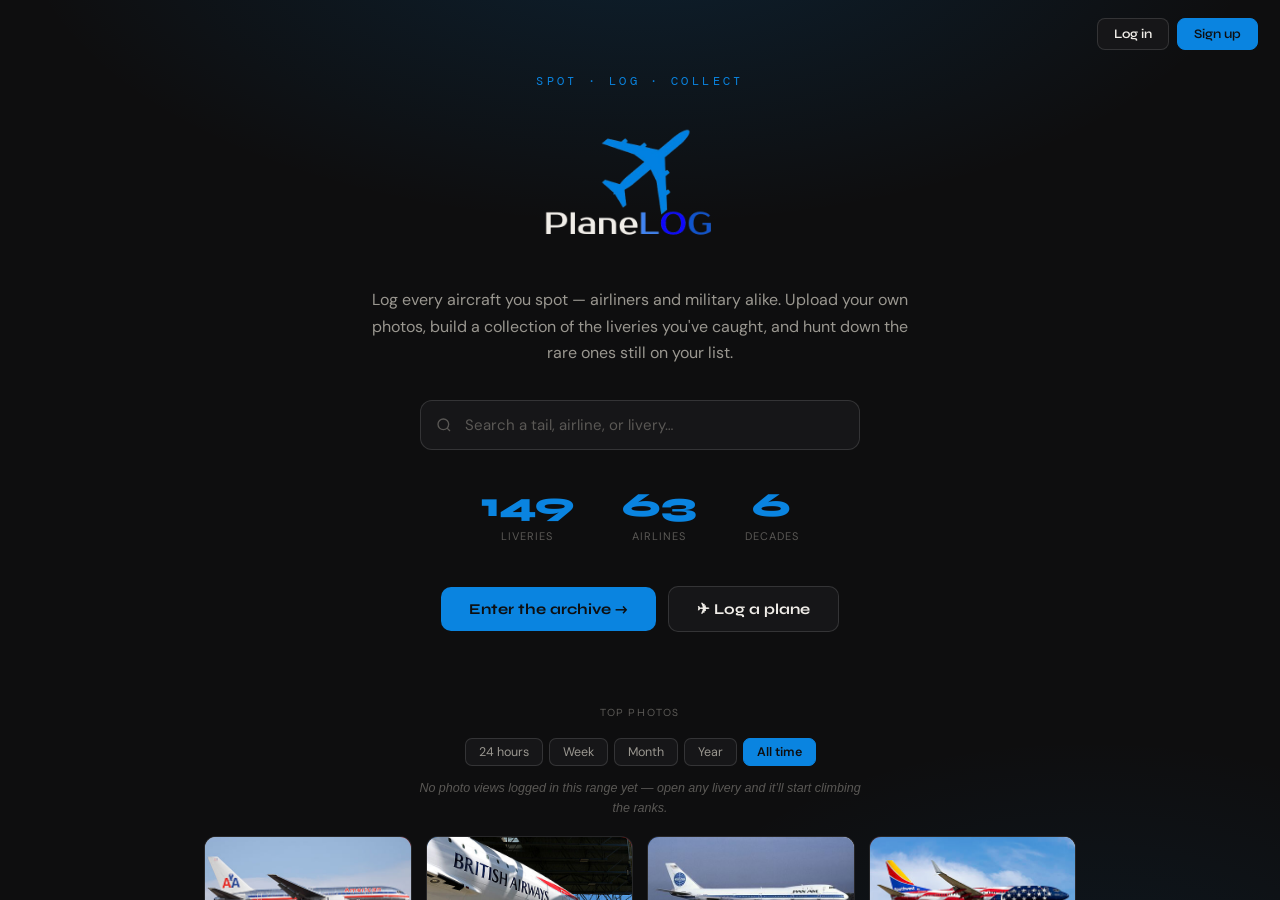
==== commit 1810593c: "Expand catalog to 149 liveries; SEO, lazy-load, self-hosted photos Catalog: - Grew the curated fleet" ====
--- a/PlaneLOG/index.html
+++ b/PlaneLOG/index.html
@@ -4,6 +4,16 @@
 <meta charset="UTF-8">
 <meta name="viewport" content="width=device-width, initial-scale=1.0">
 <title>PlaneLOG — Spot · Log · Collect Aircraft</title>
+<meta name="description" content="Spot, log, and collect aircraft liveries — airliners and military alike. Upload your own photos, build a collection of liveries you've caught, and hunt down the rare ones.">
+<!-- Social preview. For best Facebook support, set og:image/og:url to your absolute Vercel URL (e.g. https://your-app.vercel.app/apple-touch-icon.png). -->
+<meta property="og:title" content="PlaneLOG — Spot · Log · Collect Aircraft">
+<meta property="og:description" content="Log every aircraft you spot and build a collection of the liveries you've caught.">
+<meta property="og:image" content="apple-touch-icon.png">
+<meta property="og:type" content="website">
+<meta name="twitter:card" content="summary">
+<meta name="twitter:title" content="PlaneLOG — Spot · Log · Collect Aircraft">
+<meta name="twitter:description" content="Log every aircraft you spot and build a collection of the liveries you've caught.">
+<meta name="twitter:image" content="apple-touch-icon.png">
 <link rel="icon" href="favicon.ico" sizes="any">
 <link rel="icon" type="image/png" href="favicon.png">
 <link rel="apple-touch-icon" href="apple-touch-icon.png">
@@ -31,9 +41,9 @@
       <input type="text" id="homeSearch" placeholder="Search a tail, airline, or livery…" onkeydown="if(event.key==='Enter')enterArchive(this.value)">
     </div>
     <div class="home-stats">
-      <div class="home-stat"><div class="home-stat-n" id="homeStatLiveries">8</div><div class="home-stat-l">liveries</div></div>
-      <div class="home-stat"><div class="home-stat-n" id="homeStatAirlines">6</div><div class="home-stat-l">airlines</div></div>
-      <div class="home-stat"><div class="home-stat-n" id="homeStatDecades">6</div><div class="home-stat-l">decades</div></div>
+      <div class="home-stat"><div class="home-stat-n" id="homeStatLiveries">—</div><div class="home-stat-l">liveries</div></div>
+      <div class="home-stat"><div class="home-stat-n" id="homeStatAirlines">—</div><div class="home-stat-l">airlines</div></div>
+      <div class="home-stat"><div class="home-stat-n" id="homeStatDecades">—</div><div class="home-stat-l">decades</div></div>
     </div>
     <div class="home-cta-row">
       <button class="home-cta" onclick="enterArchive()">Enter the archive →</button>
@@ -68,15 +78,15 @@
     </div>
     <div class="nav-stats">
       <div class="nav-stat">
-        <div class="nav-stat-n" id="statLiveries">8</div>
+        <div class="nav-stat-n" id="statLiveries">—</div>
         <div class="nav-stat-l">liveries</div>
       </div>
       <div class="nav-stat">
-        <div class="nav-stat-n" id="statAirlines">6</div>
+        <div class="nav-stat-n" id="statAirlines">—</div>
         <div class="nav-stat-l">airlines</div>
       </div>
       <div class="nav-stat">
-        <div class="nav-stat-n" id="statDecades">6</div>
+        <div class="nav-stat-n" id="statDecades">—</div>
         <div class="nav-stat-l">decades</div>
       </div>
     </div>
@@ -118,7 +128,7 @@
   <!-- MAIN -->
   <main>
     <div class="main-toolbar">
-      <div class="result-count" id="resultCount"><strong>8</strong> liveries</div>
+      <div class="result-count" id="resultCount"><strong>—</strong> liveries</div>
       <div class="sort-row">
         <span class="sort-label">Sort:</span>
         <button class="sort-btn active" onclick="setSort('airline',this)">Airline</button>
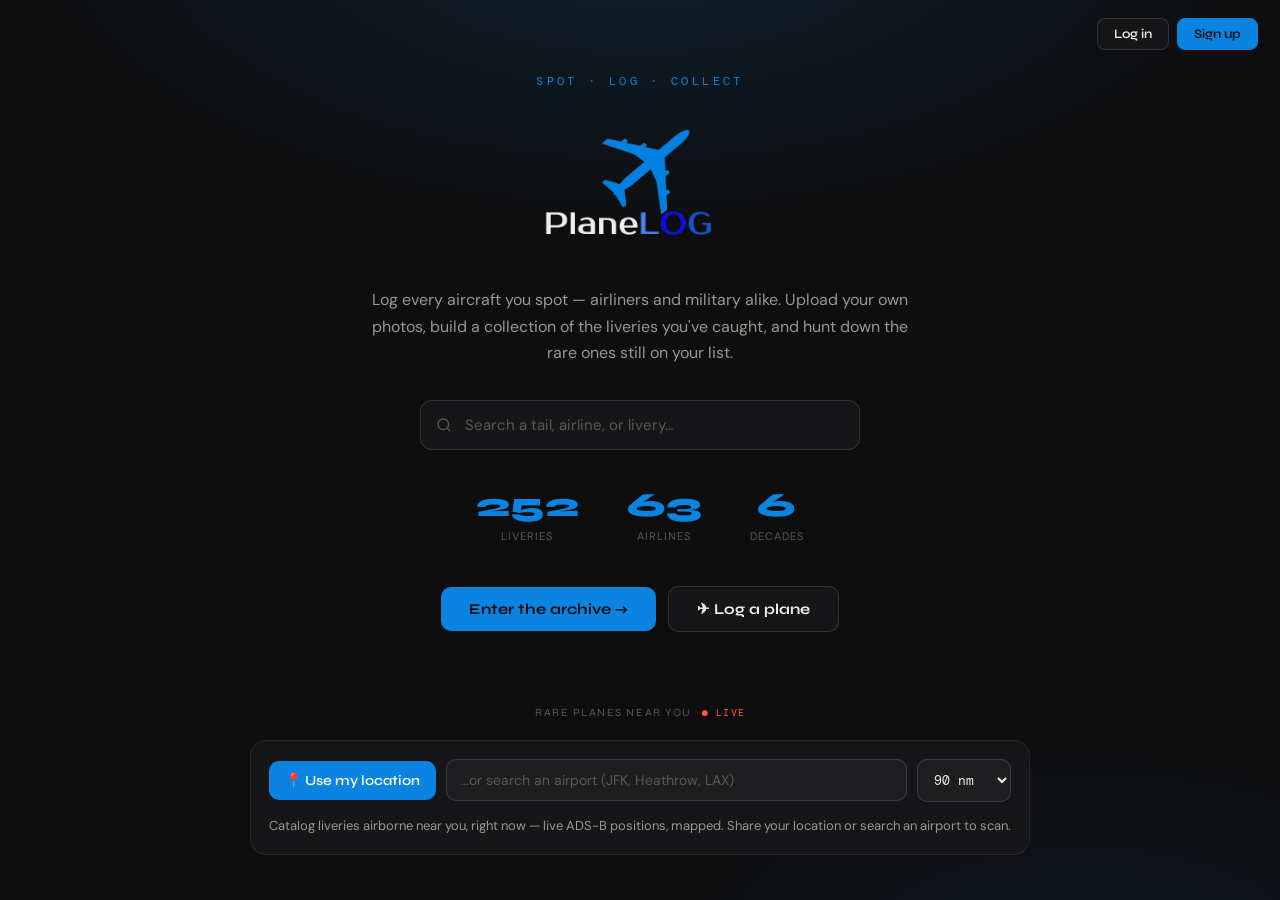
==== commit 74d44c02: "Add live traffic: "rare planes near you" with flight states + map Home page now scans live ADS-B for" ====
--- a/PlaneLOG/index.html
+++ b/PlaneLOG/index.html
@@ -49,6 +49,24 @@
       <button class="home-cta" onclick="enterArchive()">Enter the archive →</button>
       <button class="home-cta secondary" onclick="enterArchive(); openSubmit()">✈ Log a plane</button>
     </div>
+    <div class="home-featured-label">Rare planes near you<span class="home-live-dot">● LIVE</span></div>
+    <div class="live-panel" id="livePanel">
+      <div class="live-controls">
+        <button class="live-loc-btn" onclick="liveUseLocation()">📍 Use my location</button>
+        <div class="live-ap-search">
+          <input type="text" id="liveAirportSearch" placeholder="…or search an airport (JFK, Heathrow, LAX)" oninput="liveAirportSuggest(this.value)" autocomplete="off">
+          <div class="live-ap-results" id="liveAirportResults" style="display:none"></div>
+        </div>
+        <select id="liveRadius" aria-label="Scan radius">
+          <option value="45">45 nm</option>
+          <option value="90" selected>90 nm</option>
+          <option value="150">150 nm</option>
+          <option value="250">250 nm</option>
+        </select>
+      </div>
+      <div class="live-status" id="liveStatus">Catalog liveries airborne near you, right now — live ADS-B positions, mapped. Share your location or search an airport to scan.</div>
+      <div class="live-grid" id="liveResults"></div>
+    </div>
     <div class="home-featured-label">Top photos</div>
     <div class="home-range" id="homeRange">
       <button type="button" data-range="day" onclick="setTopRange('day',this)">24 hours</button>
--- a/PlaneLOG/styles.css
+++ b/PlaneLOG/styles.css
@@ -994,3 +994,127 @@
   .home-auth { top: 12px; right: 12px; }
   .home-auth-btn { padding: 6px 12px; font-size: 12px; }
 }
+
+/* ══════════════ LIVE TRAFFIC — "rare planes near you" ══════════════ */
+.home-live-dot {
+  font-family: var(--mono); font-size: 10px; letter-spacing: 0.12em;
+  color: #ff5a3c; margin-left: 10px; vertical-align: middle;
+  animation: livePulse 2s ease-in-out infinite;
+}
+@keyframes livePulse { 0%,100% { opacity: 1; } 50% { opacity: 0.35; } }
+
+.live-panel {
+  background: var(--bg2); border: 1px solid var(--border);
+  border-radius: 16px; padding: 18px; margin-bottom: 36px; text-align: left;
+}
+.live-controls { display: flex; gap: 10px; flex-wrap: wrap; align-items: center; }
+.live-loc-btn {
+  background: var(--accent); color: #fff; border: none; border-radius: 10px;
+  font-family: var(--display); font-weight: 600; font-size: 14px;
+  padding: 11px 16px; cursor: pointer; white-space: nowrap;
+}
+.live-loc-btn:hover { background: var(--accent2); }
+.live-ap-search { position: relative; flex: 1; min-width: 220px; }
+.live-ap-search input {
+  width: 100%; background: var(--bg3); border: 1px solid var(--border2);
+  border-radius: 10px; padding: 11px 14px; color: var(--text);
+  font-family: var(--sans); font-size: 14px;
+}
+.live-ap-search input::placeholder { color: var(--text3); }
+.live-ap-search input:focus { border-color: var(--accent); outline: none; }
+#liveRadius {
+  background: var(--bg3); border: 1px solid var(--border2); border-radius: 10px;
+  color: var(--text); font-family: var(--mono); font-size: 13px; padding: 11px 12px; cursor: pointer;
+}
+.live-ap-results {
+  position: absolute; top: calc(100% + 6px); left: 0; right: 0; z-index: 30;
+  background: var(--bg3); border: 1px solid var(--border2); border-radius: 10px;
+  overflow: hidden; box-shadow: 0 12px 30px rgba(0,0,0,0.5);
+}
+.live-ap-opt {
+  display: block; width: 100%; text-align: left; background: none; border: none;
+  border-bottom: 1px solid var(--border); padding: 10px 14px; cursor: pointer;
+  color: var(--text2); font-family: var(--sans); font-size: 13px;
+}
+.live-ap-opt:last-child { border-bottom: none; }
+.live-ap-opt:hover { background: var(--bg2); color: var(--text); }
+.live-ap-opt strong { color: var(--accent2); font-family: var(--mono); margin-right: 8px; }
+.live-ap-opt span { display: block; color: var(--text3); font-size: 11px; margin-top: 2px; }
+
+.live-status {
+  margin-top: 14px; color: var(--text2); font-size: 13px; line-height: 1.6;
+}
+.live-status strong { color: var(--text); }
+.live-status .live-src { color: var(--text3); font-size: 12px; }
+.live-status a { color: var(--accent2); text-decoration: none; }
+.live-ap-chip, .live-src {
+  font-family: var(--mono); font-size: 11px;
+}
+.live-ap-chip {
+  display: inline-block; background: var(--bg3); border: 1px solid var(--border);
+  border-radius: 6px; padding: 2px 7px; margin: 2px 2px 0 0; color: var(--text2);
+}
+.live-spin {
+  display: inline-block; width: 12px; height: 12px; vertical-align: -1px;
+  border: 2px solid var(--border2); border-top-color: var(--accent2);
+  border-radius: 50%; animation: liveSpin 0.7s linear infinite; margin-right: 4px;
+}
+@keyframes liveSpin { to { transform: rotate(360deg); } }
+
+.live-grid {
+  display: grid; grid-template-columns: repeat(auto-fill, minmax(180px, 1fr));
+  gap: 14px; margin-top: 16px;
+}
+.live-grid:empty { margin-top: 0; }
+.live-card {
+  background: var(--bg3); border: 1px solid var(--border); border-radius: 12px;
+  overflow: hidden; cursor: pointer; transition: border-color .15s, transform .15s;
+}
+.live-card:hover { border-color: var(--border2); transform: translateY(-2px); }
+.live-card .card-swatch { position: relative; aspect-ratio: 16/10; }
+.live-badge {
+  position: absolute; top: 8px; left: 8px; z-index: 3;
+  background: rgba(232,71,43,0.92); color: #fff; font-family: var(--mono);
+  font-size: 9px; letter-spacing: 0.1em; padding: 3px 7px; border-radius: 5px;
+  animation: livePulse 2s ease-in-out infinite;
+}
+.live-meta {
+  font-family: var(--mono); font-size: 10.5px; color: var(--accent2);
+  margin-top: 6px; line-height: 1.4;
+}
+
+/* Detail overlay — "Where is it now?" */
+.live-detail {
+  border-top: 1px solid var(--border); margin-top: 22px; padding-top: 18px;
+}
+.live-detail h3 {
+  font-family: var(--display); font-size: 15px; font-weight: 700; margin: 0 0 4px;
+}
+.live-detail-hint { color: var(--text3); font-size: 12px; margin: 0 0 12px; }
+.live-track-btn { display: inline-flex; }
+.live-detail-status { margin-top: 12px; color: var(--text2); font-size: 13px; line-height: 1.6; }
+.live-detail-status a { color: var(--accent2); text-decoration: none; }
+.live-detail-status .live-on { color: #2fcf7f; font-family: var(--mono); font-size: 12px; }
+.live-detail-status .live-warn { color: #e8a33c; }
+.live-map {
+  height: 280px; border-radius: 12px; margin-top: 12px; overflow: hidden;
+  border: 1px solid var(--border2); background: var(--bg3);
+}
+.live-map .leaflet-container { background: #1a2330; font-family: var(--sans); }
+.live-plane-icon { filter: drop-shadow(0 1px 3px rgba(0,0,0,0.6)); }
+
+/* Live status pills — on-ground / arriving / departing / over-you / en-route */
+.live-pill {
+  position: absolute; top: 8px; left: 8px; z-index: 3;
+  font-family: var(--mono); font-size: 9px; letter-spacing: 0.04em;
+  padding: 3px 7px; border-radius: 5px; color: #fff;
+  background: rgba(0,0,0,0.55); backdrop-filter: blur(2px); white-space: nowrap;
+}
+.live-pill.inline {
+  position: static; display: inline-block; font-size: 11px; vertical-align: middle;
+}
+.live-pill.st-over   { background: rgba(232,71,43,0.95); animation: livePulse 1.6s ease-in-out infinite; }
+.live-pill.st-arrive { background: rgba(232,163,60,0.95); }
+.live-pill.st-depart { background: rgba(56,168,242,0.95); }
+.live-pill.st-ground { background: rgba(120,138,160,0.95); }
+.live-pill.st-cruise { background: rgba(47,207,127,0.9); }
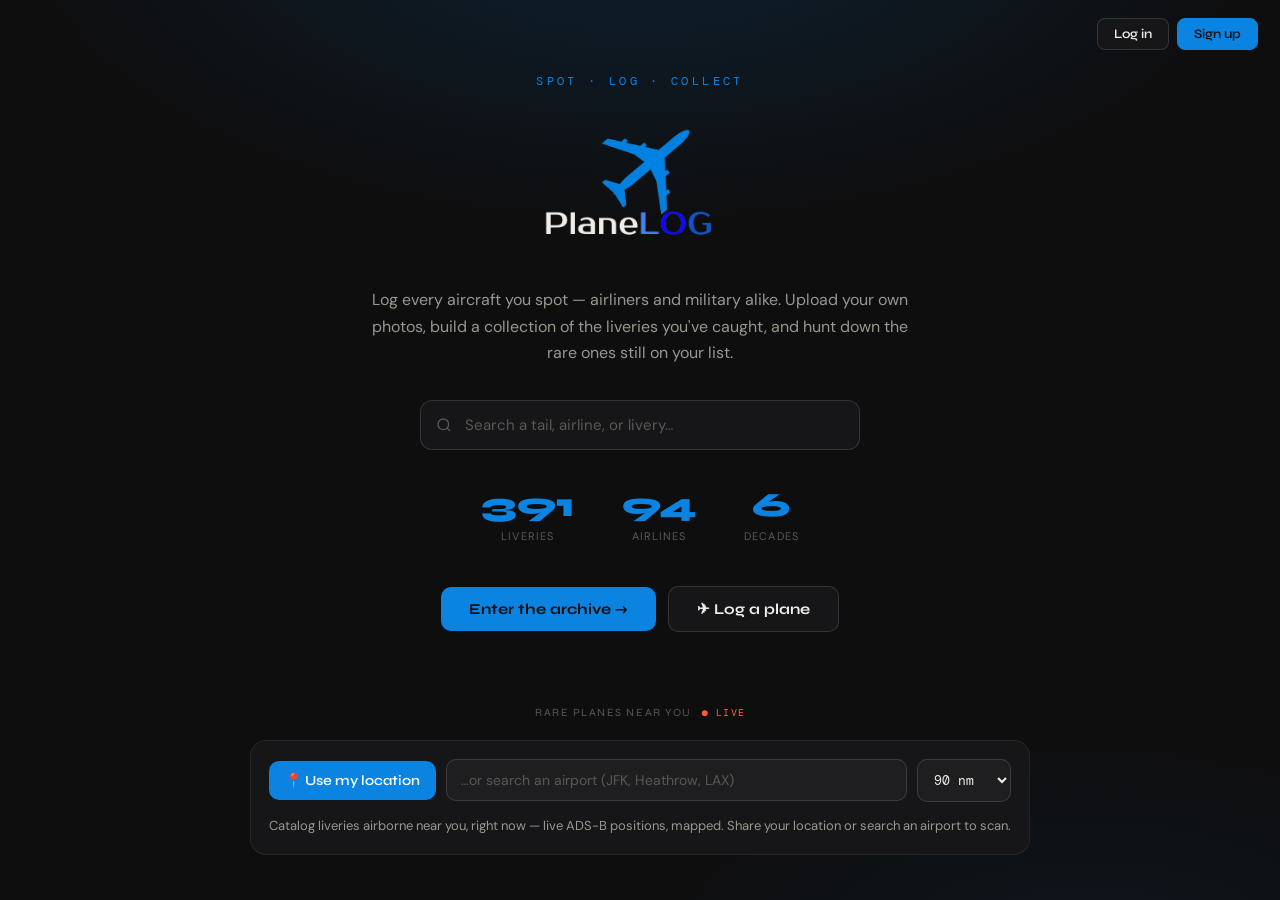
==== commit d53f51e8: "Add Air Tahiti Nui +17 airlines, self-host all photos, auto-fill colors from livery on log - Add 25 " ====
--- a/PlaneLOG/index.html
+++ b/PlaneLOG/index.html
@@ -54,7 +54,7 @@
       <div class="live-controls">
         <button class="live-loc-btn" onclick="liveUseLocation()">📍 Use my location</button>
         <div class="live-ap-search">
-          <input type="text" id="liveAirportSearch" placeholder="…or search an airport (JFK, Heathrow, LAX)" oninput="liveAirportSuggest(this.value)" autocomplete="off">
+          <input type="text" id="liveAirportSearch" placeholder="…or search an airport (JFK, Heathrow, LAX)" oninput="liveAirportSuggest(this.value)" onkeydown="if(event.key==='Enter'){event.preventDefault();liveAirportGo(this.value)}" autocomplete="off">
           <div class="live-ap-results" id="liveAirportResults" style="display:none"></div>
         </div>
         <select id="liveRadius" aria-label="Scan radius">
@@ -181,7 +181,8 @@
     <div class="form-grid">
       <div class="form-row">
         <label>Tail number</label>
-        <input type="text" placeholder="N12345 / G-ABCD" id="sub-tail">
+        <input type="text" placeholder="N12345 / G-ABCD" id="sub-tail" onchange="autofillFromTail()" oninput="autofillFromTail()">
+        <div class="autofill-hint" id="sub-autofill" style="display:none"></div>
       </div>
       <div class="form-row">
         <label>Livery name</label>
--- a/PlaneLOG/styles.css
+++ b/PlaneLOG/styles.css
@@ -774,6 +774,13 @@
 .collect-star.on { background: var(--accent); border-color: var(--accent); color: #0e0e0f; }
 
 /* ── COLOR INPUTS ── */
+.autofill-hint {
+  margin-top: 6px;
+  font-size: 12px;
+  color: var(--accent);
+  font-family: var(--mono);
+}
+
 .color-inputs { display: flex; gap: 10px; }
 .color-inputs input[type="color"] {
   width: 52px;
@@ -1082,6 +1089,14 @@
   font-family: var(--mono); font-size: 10.5px; color: var(--accent2);
   margin-top: 6px; line-height: 1.4;
 }
+.live-rare-badge {
+  display: inline-block; vertical-align: middle; margin-left: 6px;
+  background: linear-gradient(135deg, #c8102e, #8a0b20); color: #fff;
+  font-family: var(--mono); font-size: 8.5px; font-weight: 700;
+  letter-spacing: 0.08em; text-transform: uppercase;
+  padding: 2px 6px; border-radius: 999px; white-space: nowrap;
+}
+.live-card-type .swatch-plane { opacity: 0.85; }
 
 /* Detail overlay — "Where is it now?" */
 .live-detail {
